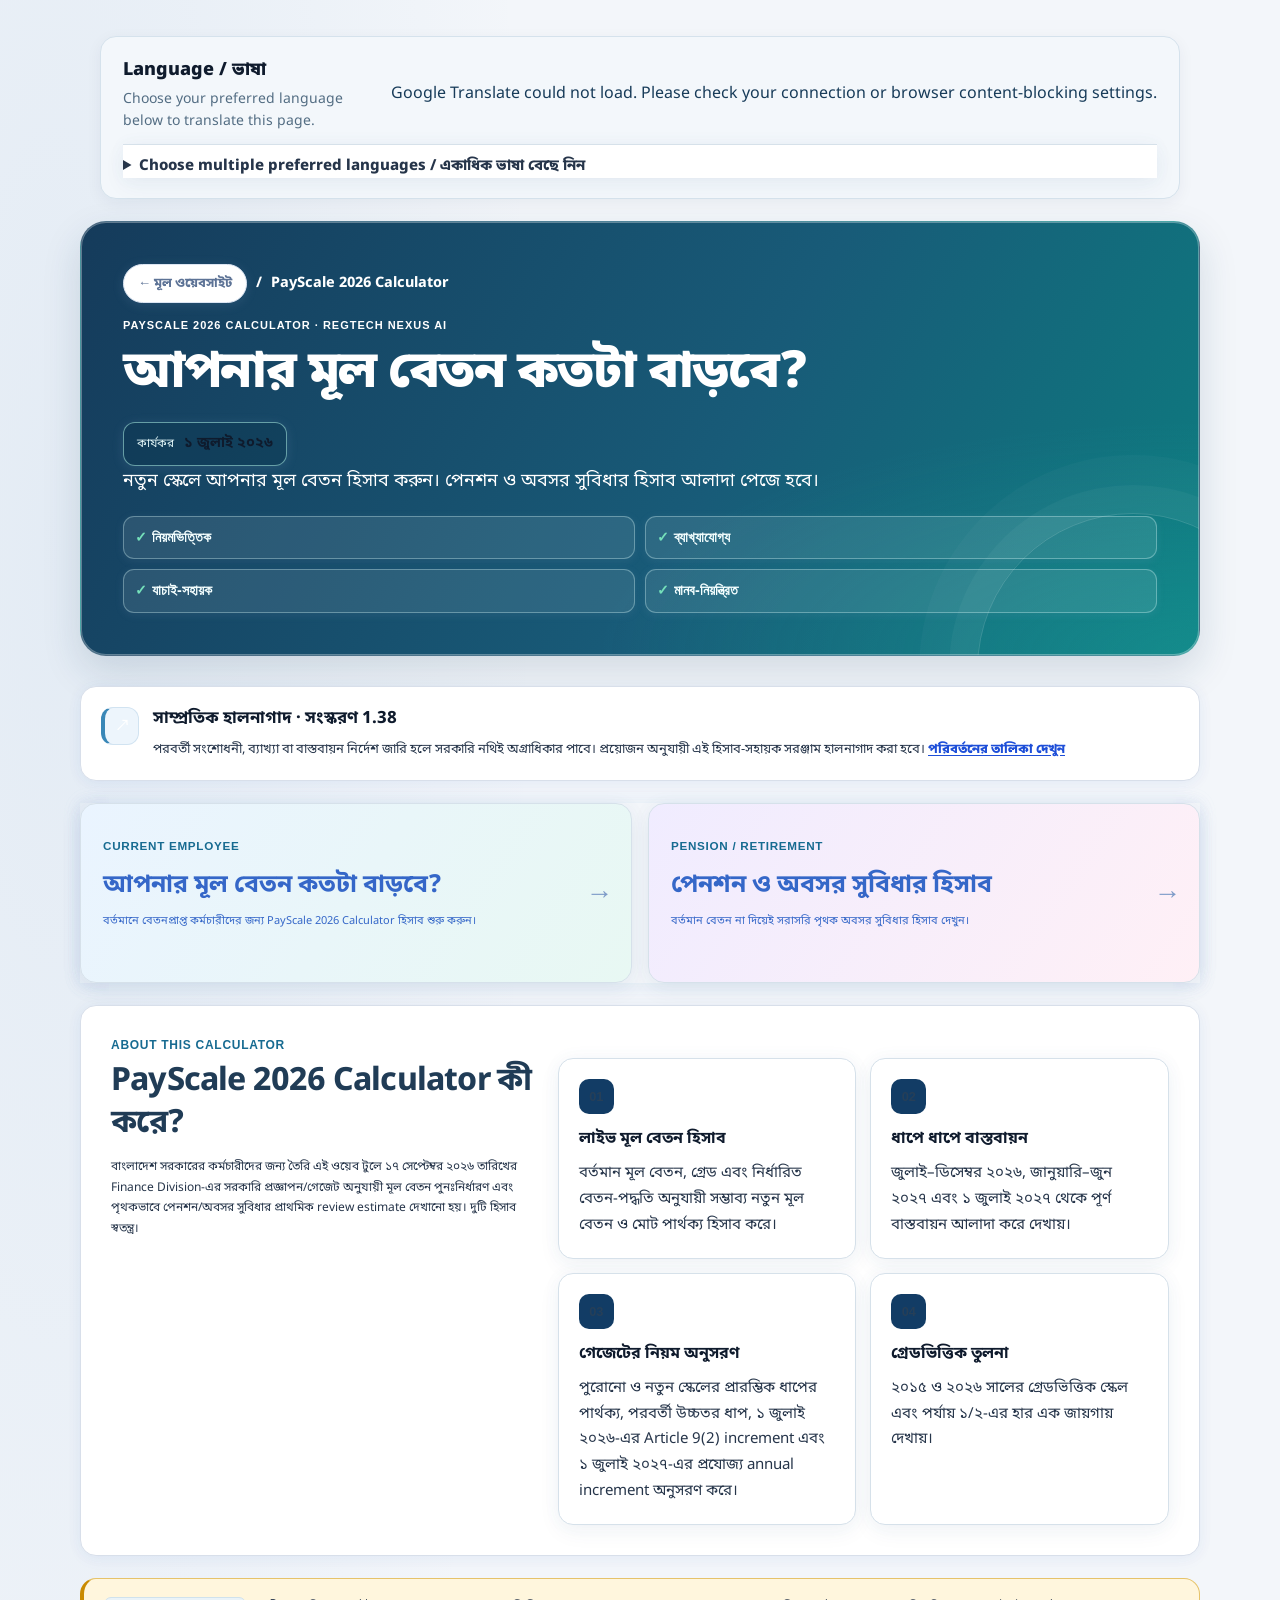
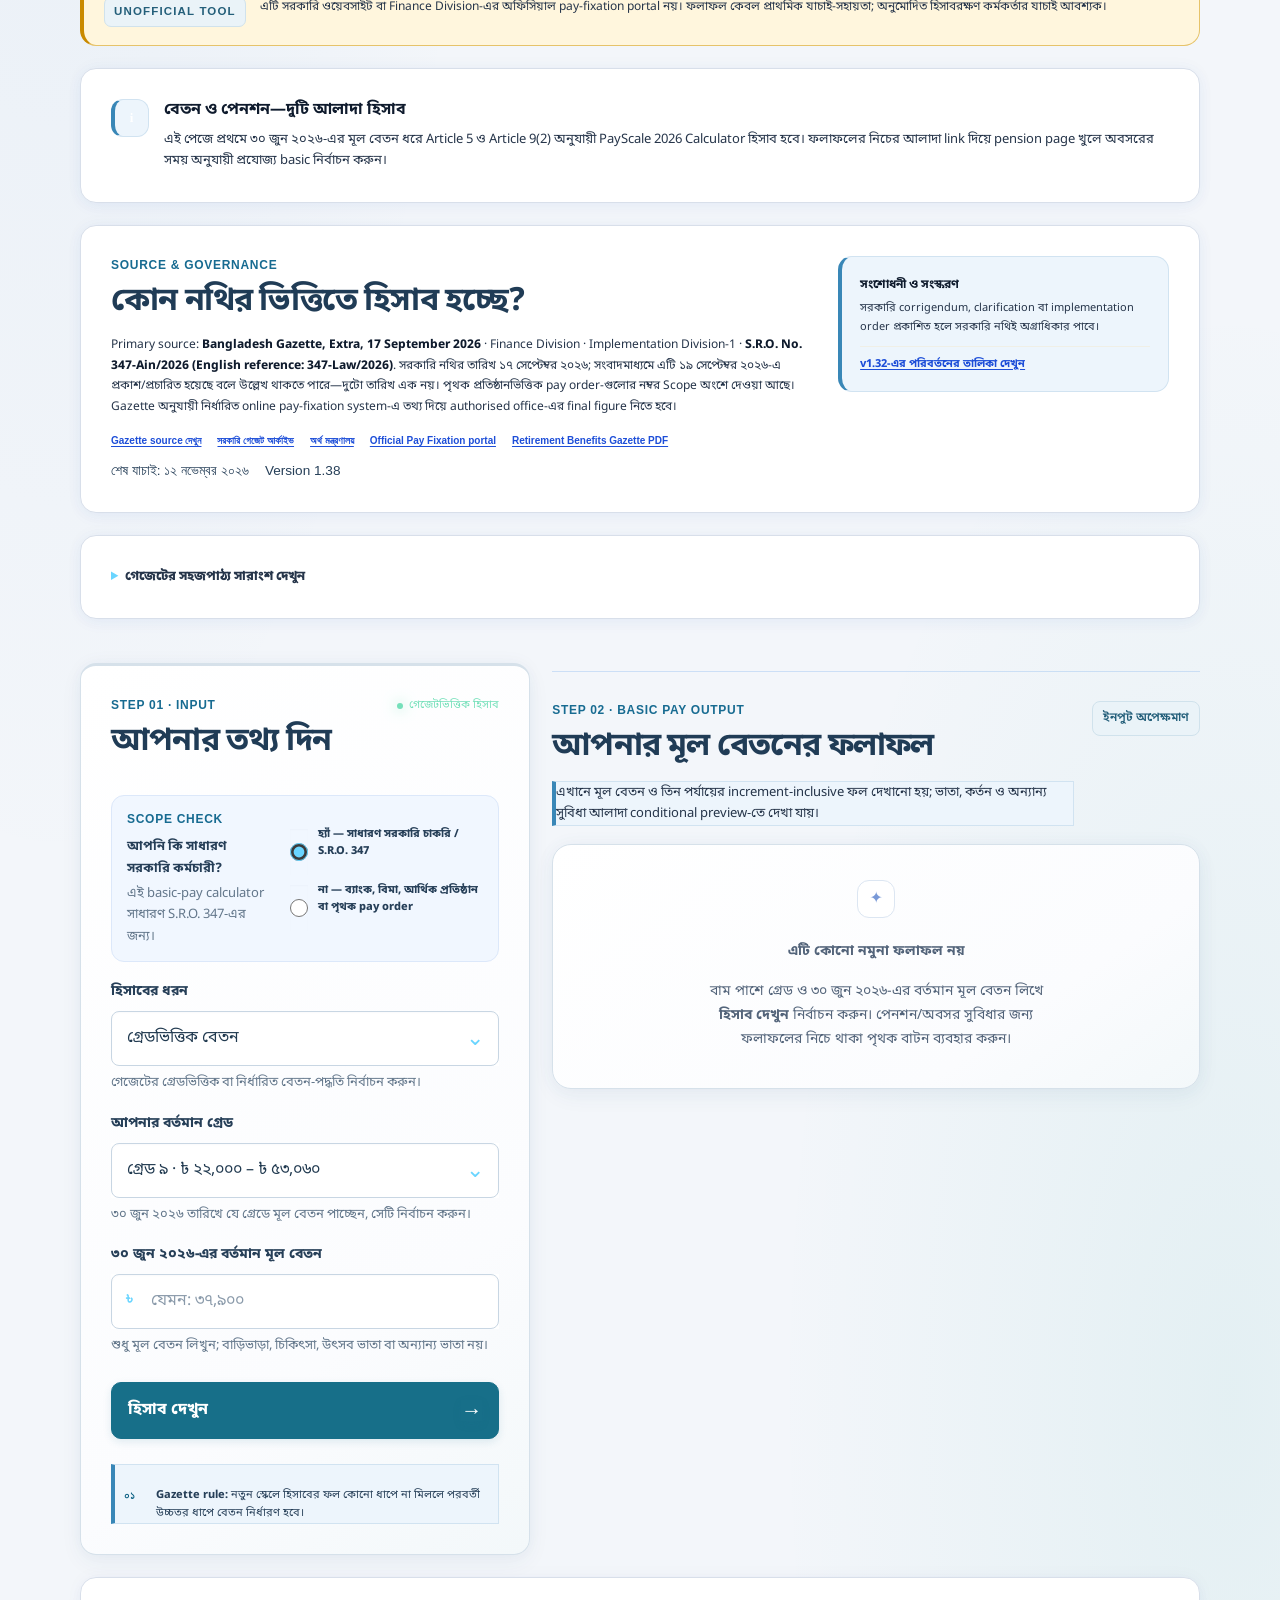
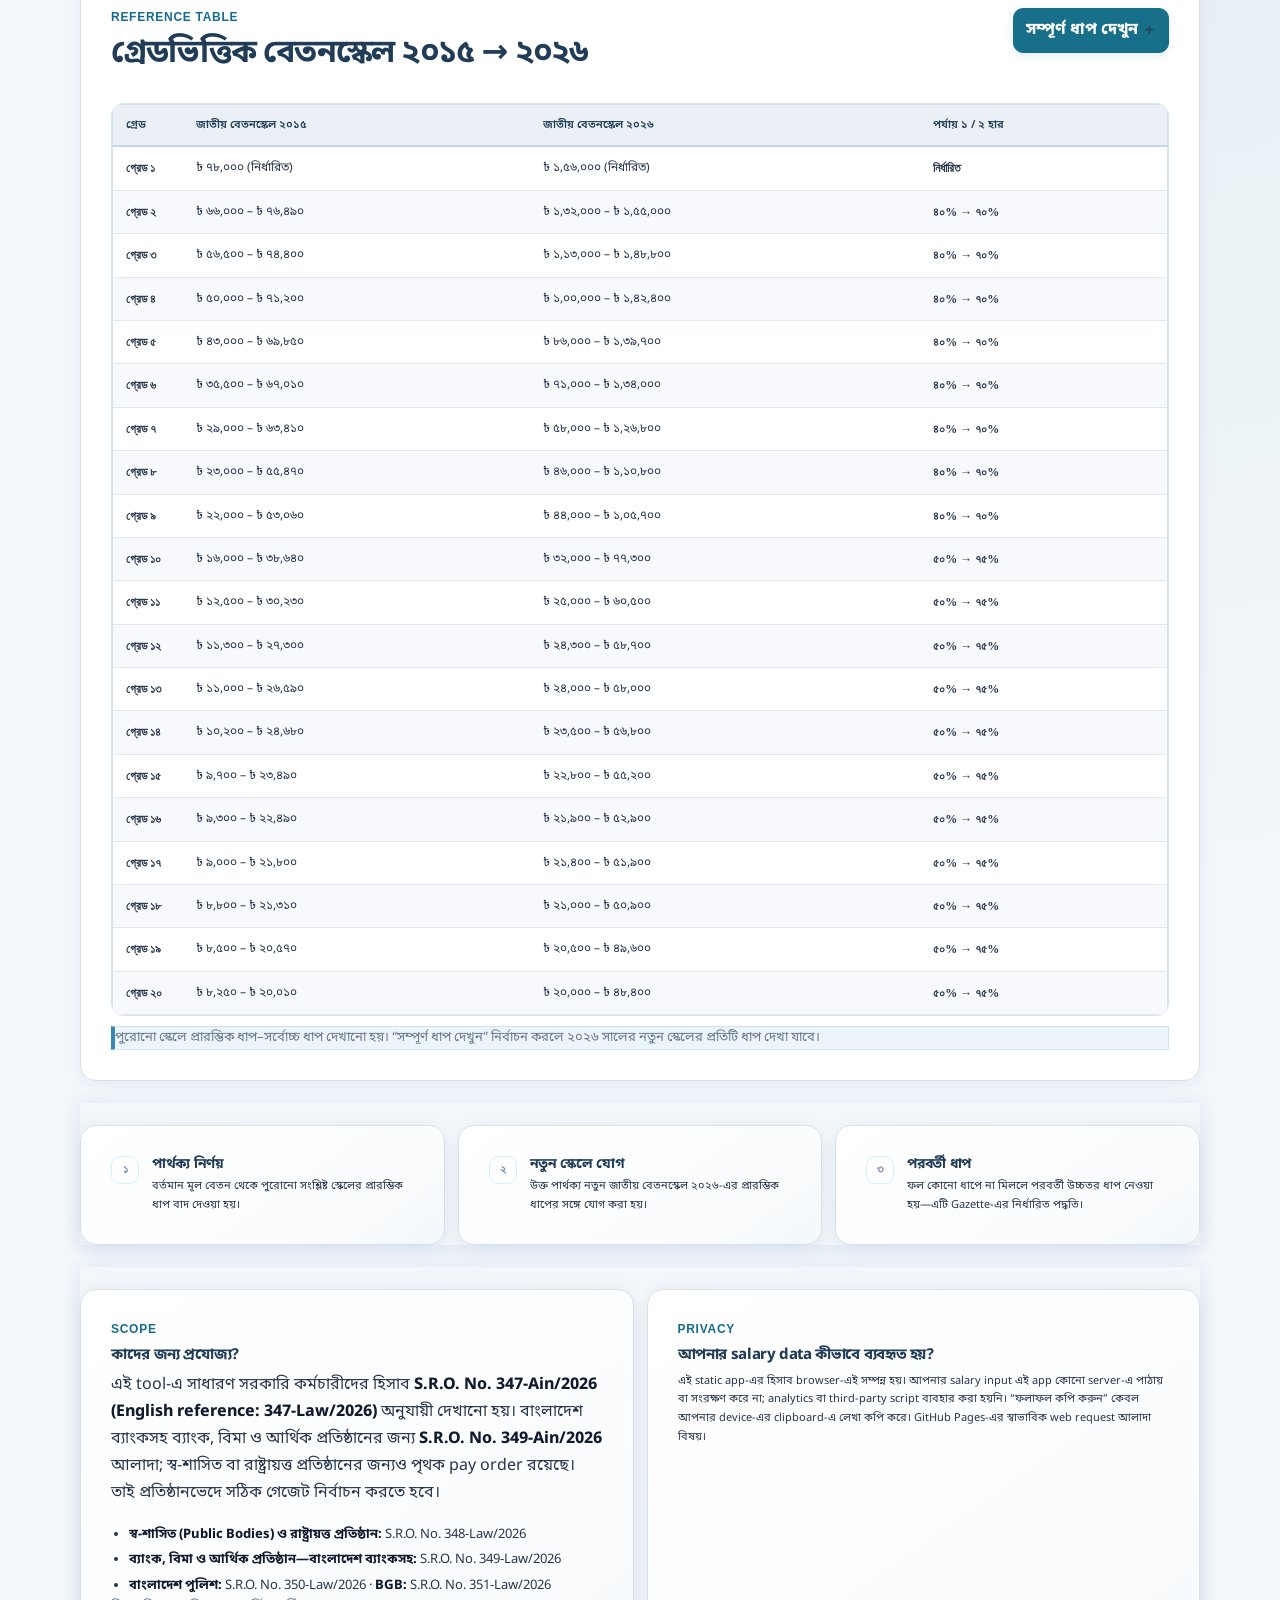
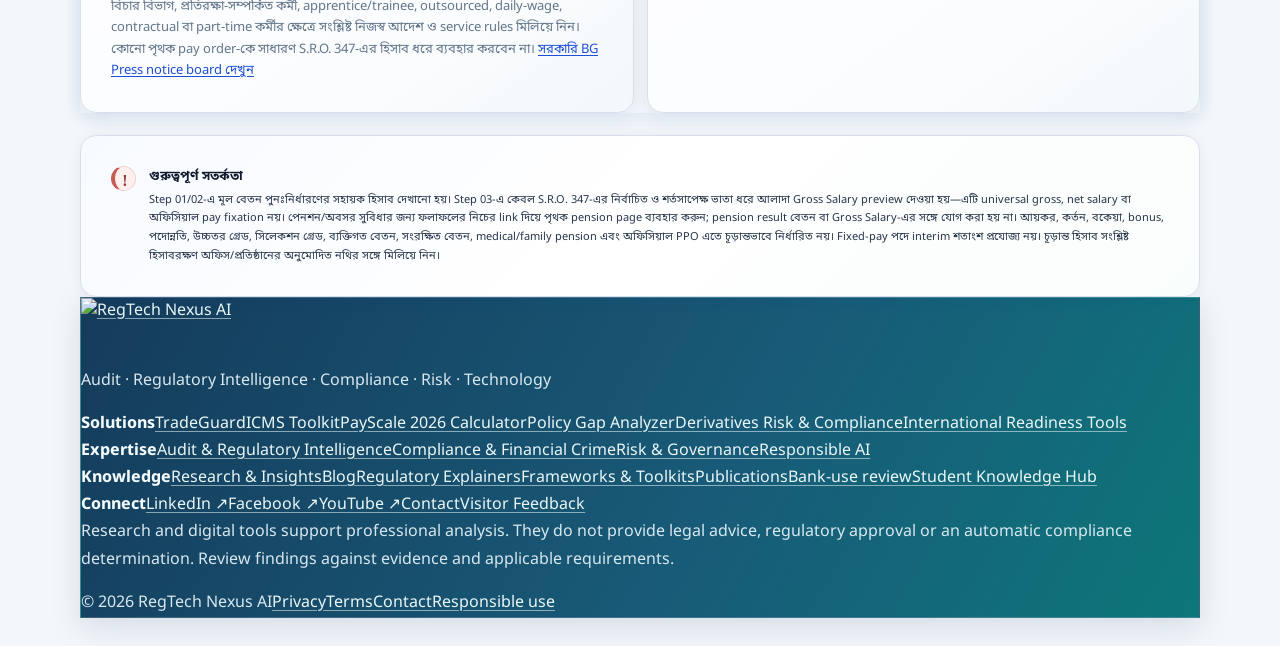
==== index.html @ 030aeb50 "Refresh PayScale translation script cache version" ====
<!doctype html>
<html lang="bn">
  <head>
    <meta charset="utf-8" />
    <meta name="viewport" content="width=device-width, initial-scale=1" />
    <meta name="theme-color" content="#F1F6FF" />
    <meta http-equiv="Content-Security-Policy" content="default-src 'self'; script-src 'self' https://translate.google.com https://translate.googleapis.com; style-src 'self' 'unsafe-inline' https://translate.googleapis.com; img-src 'self' data: https://www.gstatic.com https://www.google.com; font-src 'self'; connect-src 'self' https://translate.google.com https://translate.googleapis.com; frame-src https://translate.google.com https://translate.googleapis.com; object-src 'none'; base-uri 'self'; form-action 'self'; frame-ancestors 'none'; upgrade-insecure-requests" />
    <meta name="description" content="বাংলাদেশের জাতীয় বেতনস্কেল ২০২৬-এর basic pay calculator এবং আলাদা conditional allowance preview—পেনশন হিসাব পৃথক page-এ।" />
    <meta name="robots" content="index,follow" />
    <meta name="referrer" content="strict-origin-when-cross-origin" />
    <title>PayScale 2026 Calculator | RegTech Nexus AI</title>
    <link rel="icon" href="regtech-nexus-ai-logo.png" type="image/png" />
    <link rel="canonical" href="https://regtechnexusai.com/payscale-2026/" />
    <meta property="og:type" content="website" />
    <meta property="og:locale" content="bn_BD" />
    <meta property="og:title" content="PayScale 2026 Calculator | RegTech Nexus AI" />
    <meta property="og:description" content="জাতীয় বেতনস্কেল ২০২৬-এর basic pay, তিন পর্যায়ের increment-inclusive ফল ও আলাদা conditional allowance preview দেখুন; পেনশন পৃথক page-এ।" />
    <meta property="og:url" content="https://regtechnexusai.com/payscale-2026/" />
    <meta property="og:site_name" content="RegTech Nexus AI" />
    <meta property="og:image" content="https://regtechnexusai.com/payscale-2026/payscale-2026-og.png" />
    <meta property="og:image:width" content="1200" />
    <meta property="og:image:height" content="630" />
    <meta property="og:image:alt" content="PayScale 2026 Calculator by RegTech Nexus AI" />
    <meta name="twitter:card" content="summary_large_image" />
    <meta name="twitter:title" content="PayScale 2026 Calculator | RegTech Nexus AI" />
    <meta name="twitter:description" content="Gazette-based Bangladesh basic-pay transition and conditional gross-salary review calculator." />
    <meta name="twitter:image" content="https://regtechnexusai.com/payscale-2026/payscale-2026-og.png" />
    <link rel="stylesheet" href="styles.css?v=38" />
    <link rel="stylesheet" href="payscale-premium.css?v=1" />
    <link rel="stylesheet" href="redesign.css?v=16" />
    <link rel="stylesheet" href="payscale-translate.css?v=4" />
    <link rel="stylesheet" href="/site-wide-shell.css?v=20261017-v2" />
    <script src="/site-wide-shell.js?v=20261017-v2" defer></script>
    <script type="application/ld+json">
      {
        "@context": "https://schema.org",
        "@type": "SoftwareApplication",
        "name": "PayScale 2026 Calculator",
        "applicationCategory": "FinanceApplication",
        "operatingSystem": "Web",
        "url": "https://regtechnexusai.com/payscale-2026/",
        "description": "বাংলাদেশের জাতীয় বেতনস্কেল ২০২৬-এর basic pay ও তিন পর্যায়ের increment-inclusive ফল বোঝার গেজেট-ভিত্তিক সহায়ক ক্যালকুলেটর; conditional allowance preview এবং পৃথক pension page রয়েছে।",
        "author": {
          "@type": "Organization",
          "name": "RegTech Nexus AI"
        }
      }
    </script>
  </head>
  <body class="payscale-main-page">
    <div class="orb orb-one" aria-hidden="true"></div>
    <div class="orb orb-two" aria-hidden="true"></div>

    <main class="shell">
      <section class="rt-translate-bar" aria-label="Language options">
        <div class="rt-translate-intro">
          <strong>Language / ভাষা</strong>
          <span>Choose your preferred language below to translate this page.</span>
        </div>
        <div id="google_translate_element" aria-label="Translate this page"></div>
        <details class="rt-language-preferences">
          <summary>Choose multiple preferred languages / একাধিক ভাষা বেছে নিন</summary>
          <div class="rt-language-options">
            <label><input type="checkbox" value="en" checked> English</label>
            <label><input type="checkbox" value="bn"> বাংলা</label>
            <label><input type="checkbox" value="zh-CN"> 中文 (Chinese)</label>
            <label><input type="checkbox" value="ko"> 한국어 (Korean)</label>
            <label><input type="checkbox" value="ja"> 日本語 (Japanese)</label>
            <label><input type="checkbox" value="es"> Español</label>
            <label><input type="checkbox" value="fr"> Français</label>
            <label><input type="checkbox" value="ar"> العربية</label>
            <label><input type="checkbox" value="hi"> हिन्दी</label>
            <label><input type="checkbox" value="pt"> Português</label>
            <label><input type="checkbox" value="id"> Bahasa Indonesia</label>
            <label><input type="checkbox" value="ur"> اردو</label>
          </div>
          <p id="rt-language-status" role="status" aria-live="polite">English is selected. Use the translation menu above to switch the page language.</p>
        </details>
      </section>
      <section class="hero">
        <div class="hero-copy">
          <nav class="brand-header-nav" aria-label="RegTech Nexus AI navigation">
            <a class="brand-home-link" href="https://regtechnexusai.com/" aria-label="RegTech Nexus AI মূল পেজ">← মূল ওয়েবসাইট</a>
            <span class="brand-nav-divider" aria-hidden="true">/</span>
            <span class="brand-nav-current" aria-current="page">PayScale 2026 Calculator</span>
          </nav>
          <p class="eyebrow">PAYSCALE 2026 CALCULATOR · REGTECH NEXUS AI</p>
          <h1>আপনার মূল বেতন কতটা বাড়বে?</h1>
          <div class="effective-badge">
            <span>কার্যকর</span>
            <strong>১ জুলাই ২০২৬</strong>
          </div>
          <p class="hero-subtitle">নতুন স্কেলে আপনার মূল বেতন হিসাব করুন। পেনশন ও অবসর সুবিধার হিসাব আলাদা পেজে হবে।</p>
          <div class="hero-proof" aria-label="Tool principles">
            <span>নিয়মভিত্তিক</span>
            <span>ব্যাখ্যাযোগ্য</span>
            <span>যাচাই-সহায়ক</span>
            <span>মানব-নিয়ন্ত্রিত</span>
          </div>
        </div>
      </section>

      <section class="notice glass-card release-banner" role="note" aria-label="সাম্প্রতিক আপডেট" id="release-banner">
        <div class="notice-icon" aria-hidden="true">↗</div>
        <div>
          <strong>সাম্প্রতিক হালনাগাদ · সংস্করণ <span data-app-version-number>1.37</span></strong>
          <p>পরবর্তী সংশোধনী, ব্যাখ্যা বা বাস্তবায়ন নির্দেশ জারি হলে সরকারি নথিই অগ্রাধিকার পাবে। প্রয়োজন অনুযায়ী এই হিসাব-সহায়ক সরঞ্জাম হালনাগাদ করা হবে। <a href="changelog.html">পরিবর্তনের তালিকা দেখুন</a></p>
        </div>
      </section>

      <section class="quick-choice-section" aria-label="হিসাবের ধরন নির্বাচন করুন">
        <a class="choice-card choice-card-salary" href="#salary-calculator">
          <span class="choice-kicker">CURRENT EMPLOYEE</span>
          <strong>আপনার মূল বেতন কতটা বাড়বে?</strong>
          <p>বর্তমানে বেতনপ্রাপ্ত কর্মচারীদের জন্য PayScale 2026 Calculator হিসাব শুরু করুন।</p>
          <span class="choice-arrow" aria-hidden="true">→</span>
        </a>
        <a class="choice-card choice-card-pension" href="pension.html">
          <span class="choice-kicker">PENSION / RETIREMENT</span>
          <strong>পেনশন ও অবসর সুবিধার হিসাব</strong>
          <p>বর্তমান বেতন না দিয়েই সরাসরি পৃথক অবসর সুবিধার হিসাব দেখুন।</p>
          <span class="choice-arrow" aria-hidden="true">→</span>
        </a>
      </section>

      <noscript>
        <section class="noscript-note glass-card" role="status">
          <strong>JavaScript চালু করুন</strong>
          <p>ফলাফলের হিসাব এবং সম্পূর্ণ ধাপের expansion-এর জন্য browser-এ JavaScript চালু করুন। ১–২০ গ্রেডের opening–maximum reference table এবং Gazette-এর সহজপাঠ্য সারাংশ নিচে দেখা যাবে।</p>
        </section>
      </noscript>

      <section class="about-tool glass-card" aria-labelledby="about-tool-title">
        <div class="about-tool-heading">
          <p class="eyebrow">ABOUT THIS CALCULATOR</p>
          <h2 id="about-tool-title">PayScale 2026 Calculator কী করে?</h2>
          <p>বাংলাদেশ সরকারের কর্মচারীদের জন্য তৈরি এই ওয়েব টুলে ১৭ সেপ্টেম্বর ২০২৬ তারিখের Finance Division-এর সরকারি প্রজ্ঞাপন/গেজেট অনুযায়ী মূল বেতন পুনঃনির্ধারণ এবং পৃথকভাবে পেনশন/অবসর সুবিধার প্রাথমিক review estimate দেখানো হয়। দুটি হিসাব স্বতন্ত্র।</p>
        </div>
        <div class="about-tool-grid">
          <article>
            <span>01</span>
            <strong>লাইভ মূল বেতন হিসাব</strong>
            <p>বর্তমান মূল বেতন, গ্রেড এবং নির্ধারিত বেতন-পদ্ধতি অনুযায়ী সম্ভাব্য নতুন মূল বেতন ও মোট পার্থক্য হিসাব করে।</p>
          </article>
          <article>
            <span>02</span>
            <strong>ধাপে ধাপে বাস্তবায়ন</strong>
            <p>জুলাই–ডিসেম্বর ২০২৬, জানুয়ারি–জুন ২০২৭ এবং ১ জুলাই ২০২৭ থেকে পূর্ণ বাস্তবায়ন আলাদা করে দেখায়।</p>
          </article>
          <article>
            <span>03</span>
            <strong>গেজেটের নিয়ম অনুসরণ</strong>
            <p>পুরোনো ও নতুন স্কেলের প্রারম্ভিক ধাপের পার্থক্য, পরবর্তী উচ্চতর ধাপ, ১ জুলাই ২০২৬-এর Article 9(2) increment এবং ১ জুলাই ২০২৭-এর প্রযোজ্য annual increment অনুসরণ করে।</p>
          </article>
          <article>
            <span>04</span>
            <strong>গ্রেডভিত্তিক তুলনা</strong>
            <p>২০১৫ ও ২০২৬ সালের গ্রেডভিত্তিক স্কেল এবং পর্যায় ১/২-এর হার এক জায়গায় দেখায়।</p>
          </article>
        </div>
      </section>

      <section class="unofficial-banner" role="note">
        <span class="unofficial-badge">UNOFFICIAL TOOL</span>
        <p>এটি সরকারি ওয়েবসাইট বা Finance Division-এর অফিসিয়াল pay-fixation portal নয়। ফলাফল কেবল প্রাথমিক যাচাই-সহায়তা; অনুমোদিত হিসাবরক্ষণ কর্মকর্তার যাচাই আবশ্যক।</p>
      </section>

      <section class="notice glass-card">
        <div class="notice-icon" aria-hidden="true">i</div>
        <div>
          <strong>বেতন ও পেনশন—দুটি আলাদা হিসাব</strong>
          <p>এই পেজে প্রথমে ৩০ জুন ২০২৬-এর মূল বেতন ধরে Article 5 ও Article 9(2) অনুযায়ী PayScale 2026 Calculator হিসাব হবে। ফলাফলের নিচের আলাদা link দিয়ে pension page খুলে অবসরের সময় অনুযায়ী প্রযোজ্য basic নির্বাচন করুন।</p>
        </div>
      </section>

      <section class="provenance-card glass-card" aria-label="Source and verification information">
        <div class="provenance-main">
          <p class="eyebrow">SOURCE &amp; GOVERNANCE</p>
          <h2>কোন নথির ভিত্তিতে হিসাব হচ্ছে?</h2>
            <p>Primary source: <strong>Bangladesh Gazette, Extra, 17 September 2026</strong> · Finance Division · Implementation Division-1 · <strong>S.R.O. No. 347-Ain/2026 (English reference: 347-Law/2026)</strong>. সরকারি নথির তারিখ ১৭ সেপ্টেম্বর ২০২৬; সংবাদমাধ্যমে এটি ১৯ সেপ্টেম্বর ২০২৬-এ প্রকাশ/প্রচারিত হয়েছে বলে উল্লেখ থাকতে পারে—দুটো তারিখ এক নয়। পৃথক প্রতিষ্ঠানভিত্তিক pay order-গুলোর নম্বর Scope অংশে দেওয়া আছে। Gazette অনুযায়ী নির্ধারিত online pay-fixation system-এ তথ্য দিয়ে authorised office-এর final figure নিতে হবে।</p>
            <div class="provenance-links">
              <a href="https://bgpress.dpp.gov.bd/" target="_blank" rel="noopener">Gazette source দেখুন</a>
              <a href="https://www.dpp.gov.bd/" target="_blank" rel="noopener">সরকারি গেজেট আর্কাইভ</a>
              <a href="https://mof.gov.bd/" target="_blank" rel="noopener">অর্থ মন্ত্রণালয়</a>
              <a href="https://www.payfixation.gov.bd/" target="_blank" rel="noopener">Official Pay Fixation portal</a>
              <a href="https://www.dpp.gov.bd/upload_file/gazettes/62983_75061.pdf" target="_blank" rel="noopener">Retirement Benefits Gazette PDF</a>
              <span>শেষ যাচাই: ১২ নভেম্বর ২০২৬</span>
            <span data-app-version>Version 1.37</span>
            </div>
        </div>
        <div class="update-note">
          <strong>সংশোধনী ও সংস্করণ</strong>
          <p>সরকারি corrigendum, clarification বা implementation order প্রকাশিত হলে সরকারি নথিই অগ্রাধিকার পাবে।</p>
          <p class="change-log"><a href="changelog.html">v1.32-এর পরিবর্তনের তালিকা দেখুন</a></p>
        </div>
      </section>

      <details class="source-summary glass-card">
        <summary>গেজেটের সহজপাঠ্য সারাংশ দেখুন</summary>
        <div class="source-summary-grid">
          <p><strong>কার্যকর তারিখ:</strong> ১ জুলাই ২০২৬। পূর্ণ নতুন মূল বেতন ১ জুলাই ২০২৭ থেকে কার্যকর হওয়ার কথা।</p>
          <p><strong>পর্যায় ১:</strong> ১ জুলাই–৩১ ডিসেম্বর ২০২৬ সময়ে গ্রেড ১–৯-এর জন্য ৪০% এবং গ্রেড ১০–২০-এর জন্য ৫০% পার্থক্য যোগ করা হয়। দেখানো amount হলো বর্তমান মূল বেতনসহ ফলিত payable basic—শুধু increment নয়।</p>
          <p><strong>পর্যায় ২:</strong> ১ জানুয়ারি–৩০ জুন ২০২৭ সময়ে গ্রেড ১–৯-এর জন্য ৭০% এবং গ্রেড ১০–২০-এর জন্য ৭৫% cumulative পার্থক্য যোগ করা হয়। পূর্ণ নতুন basic ১ জুলাই ২০২৭ থেকে।</p>
          <p id="arrears-source-summary"><strong>বকেয়া:</strong> হিসাবের তারিখ পর্যন্ত ১ জুলাই ২০২৬ থেকে প্রযোজ্য পর্যায়ভিত্তিক মূল বেতন বৃদ্ধির review estimate দেখানো হয়। প্রতিটি পর্যায়ের পূর্ণ মাস ও অবশিষ্ট দিন ৩০ দিনের মাস ধরে আনুপাতিকভাবে গণনা করা হয়। এটি official month-wise arrears statement নয়।</p>
          <p><strong>নির্ধারিত বেতন:</strong> গ্রেড ১-এর ৳ ১,৫৬,০০০ এবং গেজেটে উল্লেখিত সচিব পর্যায়ের নির্ধারিত পদগুলোতে interim শতাংশ প্রযোজ্য নয়।</p>
          <p><strong>পদ্ধতি:</strong> Article 5 অনুযায়ী বর্তমান বেতন ও পুরোনো প্রারম্ভিক ধাপের পার্থক্য নতুন স্কেলের প্রারম্ভিক ধাপে যোগ করা হয়; ফল ধাপে না মিললে একবার পরবর্তী উচ্চতর ধাপ নেওয়া হয়। এরপর ১ জুলাই ২০২৬-এ Article 9(2)-এর ১টি annual increment এবং ১ জুলাই ২০২৭-এর full-pay stage-এ পরবর্তী annual increment ধরা হয়—এগুলো arbitrary “Step 5/Step 6” নয়। পর্যায় ১/২-এর হার ২০২৬-এর increment-inclusive transition basic-এর পার্থক্যের উপর প্রয়োগ করা হয়।</p>
          <p><strong>পৃথক pay order:</strong> Public Bodies ও রাষ্ট্রায়ত্ত প্রতিষ্ঠান—S.R.O. No. 348-Law/2026; ব্যাংক, বিমা ও আর্থিক প্রতিষ্ঠান—S.R.O. No. 349-Law/2026; বাংলাদেশ পুলিশ—S.R.O. No. 350-Law/2026; BGB—S.R.O. No. 351-Law/2026।</p>
          <p><strong>Gross Salary preview:</strong> এটি কেবল S.R.O. 347-এর নির্বাচিত ও শর্তসাপেক্ষ ভাতা ধরে করা একটি conditional review-support estimate; Step 01/02-এর basic-pay ফল থেকে আলাদা। সব conditional allowance default-এ unticked থাকে; নিশ্চিত হলে ব্যবহারকারী নিজে নির্বাচন করবেন। Article 15(1) অনুযায়ী ৩১ ডিসেম্বর ২০২৭ পর্যন্ত ২০১৫ সালের বাড়িভাড়া schedule ব্যবহার করা হয়; ১ জানুয়ারি ২০২৮-এর নতুন হার আগাম প্রয়োগ করা হয় না। allowance timing ও eligibility-এর চূড়ান্ত প্রয়োগ authorised accounts office-এর। কর্তন, আয়কর, bonus, arrears এবং আলাদা pay order-এর ভাতা এতে স্বয়ংক্রিয়ভাবে ধরা হয় না।</p>
          <p><strong>অবসরকালীন সুবিধা:</strong> পেনশন/অবসর সুবিধার হিসাব এই salary page-এ দেখানো হয় না; ফলাফলের নিচের link দিয়ে পৃথক <code>pension.html</code> page খুলে ১৭ সেপ্টেম্বর ২০২৬-এর প্রজ্ঞাপনের table অনুযায়ী review estimate দেখুন। এটি PPO বা pension sanction নয়।</p>
          <p><strong>সতর্কতা:</strong> এটি কেবল মূল বেতনের প্রাথমিক হিসাব; গেজেট, সংশোধনী ও অফিসিয়াল pay fixation অগ্রাধিকার পাবে। ১ জানুয়ারি ২০২৭ থেকে পূর্ণ basic নয়—এই পর্যায়ে গ্রেডভেদে ৭০% বা ৭৫% cumulative increase দেখানো হয়।</p>
        </div>
      </details>

      <section class="workspace-grid">
        <section class="calculator glass-card" id="salary-calculator" aria-labelledby="calculator-title">
          <div class="section-heading">
            <div>
              <p class="eyebrow">STEP 01 · INPUT</p>
              <h2 id="calculator-title">আপনার তথ্য দিন</h2>
            </div>
            <span class="status-dot"><i></i> গেজেটভিত্তিক হিসাব</span>
          </div>

          <div class="scope-gate" id="scope-gate" role="group" aria-labelledby="scope-gate-title">
            <div class="scope-gate-copy">
              <p class="eyebrow" id="scope-gate-title">SCOPE CHECK</p>
              <strong>আপনি কি সাধারণ সরকারি কর্মচারী?</strong>
              <p class="field-help">এই basic-pay calculator সাধারণ S.R.O. 347-এর জন্য।</p>
            </div>
            <div class="scope-gate-options">
              <label><input type="radio" name="scope-check" value="general" checked /> হ্যাঁ — সাধারণ সরকারি চাকরি / S.R.O. 347</label>
              <label><input type="radio" name="scope-check" value="separate" /> না — ব্যাংক, বিমা, আর্থিক প্রতিষ্ঠান বা পৃথক pay order</label>
            </div>
            <p id="scope-gate-message" class="scope-gate-message" role="status" hidden>ব্যাংক/বিমা/আর্থিক প্রতিষ্ঠানের ক্ষেত্রে S.R.O. 349, আর অন্য পৃথক প্রতিষ্ঠানের ক্ষেত্রে সংশ্লিষ্ট pay order ও service rules প্রযোজ্য; এই tool-এ S.R.O. 347-এর basic-pay বা Gross Salary ফল চালানো হচ্ছে না।</p>
          </div>

          <form id="calculator-form" novalidate>
            <label class="field-label" for="pay-type">হিসাবের ধরন</label>
            <div class="select-wrap">
              <select id="pay-type" name="pay-type" aria-describedby="pay-type-help">
                <option value="grade">গ্রেডভিত্তিক বেতন</option>
                <option value="fixed">স্থির বেতন / বিশেষ পদ</option>
              </select>
              <span class="select-chevron" aria-hidden="true">⌄</span>
            </div>
            <p class="field-help" id="pay-type-help">গেজেটের গ্রেডভিত্তিক বা নির্ধারিত বেতন-পদ্ধতি নির্বাচন করুন।</p>

            <div id="grade-field-group">
              <label class="field-label" for="grade">আপনার বর্তমান গ্রেড</label>
              <div class="select-wrap">
                <select id="grade" name="grade" aria-describedby="grade-help"></select>
                <span class="select-chevron" aria-hidden="true">⌄</span>
              </div>
              <p class="field-help" id="grade-help">৩০ জুন ২০২৬ তারিখে যে গ্রেডে মূল বেতন পাচ্ছেন, সেটি নির্বাচন করুন।</p>
            </div>

            <div id="fixed-fields" hidden>
              <label class="field-label" for="fixed-post">নির্ধারিত বেতন পদ</label>
              <div class="select-wrap">
                <select id="fixed-post" name="fixed-post">
                  <option value="156000">গ্রেড ১ · ৳ ১,৫৬,০০০</option>
                  <option value="172000">মন্ত্রিপরিষদ সচিব/প্রধানমন্ত্রীর মুখ্য সচিব · ৳ ১,৭২,০০০</option>
                  <option value="164000">সিনিয়র সচিব · ৳ ১,৬৪,০০০</option>
                </select>
                <span class="select-chevron" aria-hidden="true">⌄</span>
              </div>
              <p class="field-help">এই পদগুলোর ক্ষেত্রে ৪০/৫০/৭০/৭৫ শতাংশ interim transition প্রযোজ্য নয়—চূড়ান্ত pay fixation অফিসিয়াল নথি অনুযায়ী যাচাই করুন।</p>
            </div>

            <label class="field-label" for="current-basic">৩০ জুন ২০২৬-এর বর্তমান মূল বেতন</label>
            <div class="money-input">
              <span>৳</span>
              <input id="current-basic" name="current-basic" inputmode="numeric" autocomplete="off" placeholder="যেমন: ৩৭,৯০০" value="" aria-describedby="basic-help" />
            </div>
            <p class="field-help" id="basic-help">শুধু মূল বেতন লিখুন; বাড়িভাড়া, চিকিৎসা, উৎসব ভাতা বা অন্যান্য ভাতা নয়।</p>

            <button class="primary-button" type="submit">
              <span>হিসাব দেখুন</span>
              <span class="button-arrow" aria-hidden="true">→</span>
            </button>
          </form>

          <div class="rule-note">
            <span class="rule-number">০১</span>
            <p><strong>Gazette rule:</strong> নতুন স্কেলে হিসাবের ফল কোনো ধাপে না মিললে পরবর্তী উচ্চতর ধাপে বেতন নির্ধারণ হবে।</p>
          </div>
        </section>

        <section class="results" id="results-panel" tabindex="-1" aria-labelledby="results-title">
          <div class="section-heading results-heading">
            <div>
              <p class="eyebrow">STEP 02 · BASIC PAY OUTPUT</p>
            <h2 id="results-title">আপনার মূল বেতনের ফলাফল</h2>
            <p class="output-note">এখানে মূল বেতন ও তিন পর্যায়ের increment-inclusive ফল দেখানো হয়; ভাতা, কর্তন ও অন্যান্য সুবিধা আলাদা conditional preview-তে দেখা যায়।</p>
          </div>
            <span class="grade-chip" id="grade-chip">ইনপুট অপেক্ষমাণ</span>
          </div>

          <div class="print-report-meta" aria-label="PDF report version and calculation timestamp">
            <strong>PayScale 2026 Calculator · ফলাফলের যাচাই-তথ্য</strong>
            <span id="print-report-grade">গ্রেড: —</span>
            <span id="print-report-current">বর্তমান মূল বেতন: —</span>
            <span id="print-report-version">Calculation logic: Version 1.33 · Maintenance release: Version 1.37</span>
            <span id="print-report-generated">হিসাবের সময়: —</span>
            <span id="print-report-source">সূত্র: Bangladesh Gazette · ১৭ সেপ্টেম্বর ২০২৬</span>
          </div>

          <div id="validation-message" class="validation-message" role="alert" hidden></div>
          <p id="result-live-summary" class="sr-only" role="status" aria-live="polite" aria-atomic="true"></p>

          <div class="empty-result" id="empty-result">
            <div class="empty-result-icon" aria-hidden="true">✦</div>
            <strong>এটি কোনো নমুনা ফলাফল নয়</strong>
          <p>বাম পাশে গ্রেড ও ৩০ জুন ২০২৬-এর বর্তমান মূল বেতন লিখে <b>হিসাব দেখুন</b> নির্বাচন করুন। পেনশন/অবসর সুবিধার জন্য ফলাফলের নিচে থাকা পৃথক বাটন ব্যবহার করুন।</p>
          </div>

          <div class="result-hero result-block" hidden>
            <div class="result-label" id="result-hero-label">পূর্ণ নতুন মূল বেতন · ১ জুলাই ২০২৭ থেকে</div>
            <div class="result-value" id="new-basic">—</div>
            <div class="result-meta"><span id="new-grade-label">জাতীয় বেতনস্কেল ২০২৬</span><span class="meta-separator">·</span><span id="new-step-label">নতুন স্কেলের ধাপ</span></div>
          </div>

          <div class="metric-grid result-block" hidden>
            <article class="metric-card">
              <span class="metric-icon blue" aria-hidden="true">↗</span>
              <div>
                <span class="metric-label">মোট মূল বেতন বৃদ্ধি</span>
                <strong id="total-increase">—</strong>
                <small id="increase-percent">বর্তমান মূল বেতনের উপর</small>
              </div>
            </article>
            <article class="metric-card">
              <span class="metric-icon violet" aria-hidden="true">%</span>
              <div>
                <span class="metric-label">পর্যায়ভিত্তিক হার</span>
                <strong id="interim-rate">—</strong>
                <small>গ্রেডভিত্তিক Gazette rule</small>
              </div>
            </article>
          </div>

          <div class="timeline-card result-block" hidden>
            <div class="timeline-head">
              <div>
              <p class="eyebrow">BASIC PAY TIMELINE</p>
                <h3>পর্যায়ভিত্তিক প্রাপ্যতা</h3>
            <p class="timeline-note" id="timeline-note">Article 5-এর pay fixation, ১ জুলাই ২০২৬-এর Article 9(2) increment এবং ১ জুলাই ২০২৭-এর প্রযোজ্য annual increment অনুসরণ করে ফল দেখানো হবে।</p>
              </div>
              <span class="timeline-tag">মূল বেতন</span>
            </div>
            <div class="timeline-row">
              <div class="timeline-marker active">১</div>
              <div class="timeline-content">
                <strong id="phase1-title">১ জুলাই – ৩১ ডিসেম্বর ২০২৬</strong>
                <span id="phase1-description">বর্তমান মূল বেতনের সঙ্গে পার্থক্যের <b id="phase1-rate-inline">৪০%</b> যোগ হবে</span>
              </div>
              <div class="timeline-amount">
                <span class="timeline-amount-label" id="phase1-amount-label">প্রাপ্য মূল বেতন</span>
                <strong id="phase1-monthly">—</strong>
                <small id="phase1-increment">অন্তর্বর্তী বৃদ্ধি: —</small>
              </div>
            </div>
            <div class="timeline-connector"></div>
            <div class="timeline-row">
              <div class="timeline-marker">২</div>
              <div class="timeline-content">
                <strong id="phase2-title">১ জানুয়ারি – ৩০ জুন ২০২৭</strong>
                <span id="phase2-description">বর্তমান মূল বেতনের সঙ্গে পার্থক্যের <b id="phase2-rate-inline">৭০%</b> যোগ হবে</span>
              </div>
              <div class="timeline-amount">
                <span class="timeline-amount-label" id="phase2-amount-label">প্রাপ্য মূল বেতন</span>
                <strong id="phase2-monthly">—</strong>
                <small id="phase2-increment">অন্তর্বর্তী বৃদ্ধি: —</small>
              </div>
            </div>
            <div class="timeline-connector"></div>
            <div class="timeline-row">
              <div class="timeline-marker">৩</div>
              <div class="timeline-content">
                <strong id="phase3-title">১ জুলাই ২০২৭ থেকে</strong>
                <span id="phase3-description">১ জুলাই ২০২৬ ও ১ জুলাই ২০২৭-এর প্রযোজ্য annual incrementসহ পূর্ণ মূল বেতন</span>
              </div>
              <div class="timeline-amount emphasis">
                <span class="timeline-amount-label" id="phase3-amount-label">পূর্ণ মূল বেতন</span>
                <strong id="phase3-monthly">—</strong>
                <small id="phase3-increment">বার্ষিক increment প্রযোজ্য হতে পারে</small>
              </div>
            </div>
            <p class="arrears-note" id="arrears-note">হিসাবের তারিখ পর্যন্ত ১ জুলাই ২০২৬ থেকে প্রযোজ্য পর্যায়ভিত্তিক মূল বেতন বৃদ্ধির আনুমানিক বকেয়া দেখানো হবে; অবশিষ্ট দিন ৩০ দিনের মাস ধরে আনুপাতিকভাবে গণনা করা হবে।</p>
          </div>

          <div class="result-disclaimer result-block" hidden>
            <strong>মানব যাচাই আবশ্যক</strong>
            <p>এটি মূল বেতনের প্রাথমিক হিসাব মাত্র। চূড়ান্ত সিদ্ধান্ত অনুমোদিত হিসাবরক্ষণ অফিসের; এটি কোনো official pay fixation বা আইনি সিদ্ধান্ত নয়।</p>
          </div>

          <div class="math-card result-block" hidden>
            <div class="math-heading"><span>হিসাবের ধাপ</span><div class="result-tools"><button type="button" id="print-result" class="copy-button print-hide">প্রিন্ট / PDF</button><button type="button" id="copy-result" class="copy-button print-hide">ফলাফল কপি করুন</button></div></div>
            <div class="math-line"><span id="old-min-label">পুরোনো স্কেলের প্রারম্ভিক ধাপ</span><strong id="old-min">—</strong></div>
            <div class="math-line"><span id="difference-label">বর্তমান বেতন − প্রারম্ভিক ধাপ</span><strong id="difference">—</strong></div>
            <div class="math-line"><span id="candidate-label">নতুন প্রারম্ভিক ধাপ + পার্থক্য</span><strong id="candidate">—</strong></div>
            <div class="math-line"><span id="pay-fixation-label">Article 5-এর pay-fixation ধাপ</span><strong id="pay-fixation-step">—</strong></div>
            <div class="math-line"><span id="applied-step-label">১ জুলাই ২০২৬ · Article 9(2) incrementসহ transition basic</span><strong id="applied-step">—</strong></div>
            <div class="math-line final"><span id="full-step-label">১ জুলাই ২০২৭ · annual incrementসহ পূর্ণ basic</span><strong id="full-step">—</strong></div>
          </div>

          <div class="salary-audit-summary result-block" id="salary-audit-summary" role="note" hidden>
            <strong>হিসাবের ইনপুট ও উৎস</strong>
            <span id="salary-audit-grade">গ্রেড: —</span>
            <span id="salary-audit-current">বর্তমান মূল বেতন: —</span>
            <span id="salary-audit-source">সূত্র: S.R.O. No. 347-Ain/2026 (English reference: 347-Law/2026) · Bangladesh Gazette, Extra, ১৭ সেপ্টেম্বর ২০২৬</span>
          <span id="salary-audit-version">Version 1.37</span>
            <span id="salary-audit-generated">হিসাবের সময়: —</span>
          </div>

          <div class="retirement-action result-block" hidden>
            <div>
              <strong>পেনশন ও অবসর সুবিধার হিসাব</strong>
              <p>অবসরের পর্যায় নির্বাচন করে সেই সময়ের প্রযোজ্য basic pay ধরে আলাদা pension calculation খুলুন।</p>
            </div>
            <a id="open-retirement-benefits" class="secondary-button" href="pension.html">পেনশন হিসাব খুলুন <span aria-hidden="true">→</span></a>
          </div>
        </section>
      </section>

        <section class="gross-section glass-card" id="gross-salary-module" hidden aria-labelledby="gross-title">
        <div class="section-heading">
          <div>
            <p class="eyebrow">STEP 03 · CONDITIONAL GROSS PREVIEW</p>
            <h2 id="gross-title">শর্তসাপেক্ষ Gross Salary preview — শুধু নির্বাচিত ভাতাসহ</h2>
            <p class="output-note">এটি কেবল S.R.O. 347-এর যেসব শর্তসাপেক্ষ ভাতা আপনি নির্বাচন করেছেন, সেগুলোসহ একটি conditional review-support estimate; অনির্বাচিত বা অযোগ্য ভাতা এতে অন্তর্ভুক্ত নয়। Step 01/02-এর basic-pay result থেকে এটি আলাদা। ৩১ ডিসেম্বর ২০২৭ পর্যন্ত ২০১৫ সালের বাড়িভাড়া schedule ধরা হয়েছে। breakdown-এ মূল বেতন ও নির্বাচিত ভাতা পৃথকভাবে দেখানো হবে। আয়কর, কর্তন, বকেয়া, উৎসব ভাতা ও bonus এতে নেই।</p>
          </div>
          <span class="grade-chip" id="gross-grade-chip">গ্রেড অপেক্ষমাণ</span>
        </div>

        <div class="gross-profile-note" id="gross-profile-note" role="status"></div>

        <form id="gross-form" class="gross-form" novalidate>
          <div class="gross-input-grid">
            <div>
              <label class="field-label" for="allowance-profile">প্রযোজ্য pay order</label>
              <div class="select-wrap">
                <select id="allowance-profile" name="allowance-profile">
                  <option value="general">সাধারণ সরকারি চাকরি · S.R.O. 347</option>
                  <option value="bank">ব্যাংক/বিমা/আর্থিক প্রতিষ্ঠান · S.R.O. 349</option>
                  <option value="public">Public Bodies/রাষ্ট্রায়ত্ত · S.R.O. 348</option>
                  <option value="police">বাংলাদেশ পুলিশ · S.R.O. 350</option>
                  <option value="bgb">BGB · S.R.O. 351</option>
                </select>
                <span class="select-chevron" aria-hidden="true">⌄</span>
              </div>
              <p class="field-help">সাধারণ সরকারি চাকরিতে S.R.O. 347; ব্যাংক/বিমা/আর্থিক প্রতিষ্ঠানে S.R.O. 349 নির্বাচন করুন। S.R.O. 349, 348, 350 ও 351-এর আলাদা allowance schedule এই preview-তে স্বয়ংক্রিয়ভাবে যোগ করা হচ্ছে না—ভিন্ন প্রতিষ্ঠানের নিজস্ব service rule থাকলে সেটিই অগ্রাধিকার পাবে।</p>
            </div>

            <div>
              <label class="field-label" for="duty-station">কর্মস্থল / বাড়িভাড়া এলাকা</label>
              <div class="select-wrap">
                <select id="duty-station" name="duty-station">
                  <option value="dhaka">ঢাকা উত্তর/দক্ষিণ সিটি কর্পোরেশন</option>
                  <option value="listed-city">তালিকাভুক্ত সিটি কর্পোরেশন/পৌর এলাকা</option>
                  <option value="other">অন্যান্য স্থান</option>
                </select>
                <span class="select-chevron" aria-hidden="true">⌄</span>
              </div>
              <p class="field-help">ঢাকা, তালিকাভুক্ত শহর বা অন্যান্য এলাকার হার গেজেটের বাড়িভাড়া সারণি অনুযায়ী।</p>
            </div>
          </div>

          <div class="gross-option-grid">
            <label class="check-card"><input type="checkbox" id="government-housing" /><span><strong>সরকারি বাসস্থান নেই</strong><small>সরকারি বাসস্থান না থাকলে টিক দিন; ঘরটি টিক না থাকলে বাড়িভাড়া হিসাব থেকে বাদ থাকবে। চূড়ান্ত হার কর্মস্থল ও অনুমোদিত গেজেট-তালিকা দিয়ে যাচাই করুন।</small></span></label>
            <label class="check-card"><input type="checkbox" id="medical-eligible" /><span><strong>চিকিৎসা ভাতা প্রযোজ্য</strong><small>নিশ্চিত হলে টিক দিন; ৫০ বছর পর্যন্ত ৳৩,০০০, ৫০ বছর ১ দিন থেকে ৳৪,০০০।</small></span></label>
            <label class="check-card"><input type="checkbox" id="mobile-eligible" /><span><strong>মোবাইল ভাতা প্রযোজ্য</strong><small>নিশ্চিত হলে টিক দিন; গ্রেড ১–৫: ৳৫০০, গ্রেড ৬–২০: ৳১৫০।</small></span></label>
            <label class="check-card"><input type="checkbox" id="washing-eligible" /><span><strong>ধোলাই ভাতা প্রযোজ্য</strong><small>প্রযোজ্য পদ/কাজ হলে মাসিক ৳৩০০।</small></span></label>
          </div>

          <div class="gross-input-grid">
            <div>
              <label class="field-label" for="medical-band">বয়সের শ্রেণি</label>
              <div class="select-wrap">
                <select id="medical-band" name="medical-band">
                  <option value="under50">৫০ বছর পর্যন্ত</option>
                  <option value="over50">৫০ বছর ১ দিন থেকে</option>
                </select>
                <span class="select-chevron" aria-hidden="true">⌄</span>
              </div>
            </div>
            <div>
              <label class="field-label" for="education-children">শিক্ষা সহায়তার যোগ্য সন্তান</label>
              <div class="select-wrap">
                <select id="education-children" name="education-children">
                  <option value="0">০ জন</option>
                  <option value="1">১ জন</option>
                  <option value="2">২ জন</option>
                </select>
                <span class="select-chevron" aria-hidden="true">⌄</span>
              </div>
              <p class="field-help">প্রতি সন্তান ৳৫০০, সর্বোচ্চ ২ জন; বয়সসীমা ও দম্পতি-সংক্রান্ত শর্ত প্রযোজ্য।</p>
            </div>
          </div>

          <div class="conditional-panel">
            <div class="conditional-heading"><strong>শর্তসাপেক্ষ অন্যান্য ভাতা</strong><span>নিশ্চিত হলে টিক দিন</span></div>
            <div class="conditional-grid">
              <label class="check-card compact"><input type="checkbox" id="tiffin-eligible" /><span><strong>টিফিন ভাতা · ৳৫০০</strong><small>গ্রেড ১৩–২০; প্রতিষ্ঠান থেকে lunch/free meal না পেলে।</small></span></label>
              <label class="check-card compact"><input type="checkbox" id="travel-eligible" /><span><strong>যাতায়াত ভাতা · ৳৬০০</strong><small>গ্রেড ১১–২০; সিটি কর্পোরেশন এলাকায় কর্মস্থল হলে।</small></span></label>
              <label class="check-card compact"><input type="checkbox" id="haor-eligible" /><span><strong>হাওড়/দ্বীপচর ভাতা</strong><small>মূল বেতনের ২০%, সর্বোচ্চ ৳৫,০০০; শর্তসাপেক্ষ।</small></span></label>
              <label class="check-card compact"><input type="checkbox" id="training-eligible" /><span><strong>প্রশিক্ষণ প্রতিষ্ঠান ভাতা</strong><small>গ্রেড ১–৯-এর যোগ্য কর্মী প্রশিক্ষণে প্রেষণে থাকলে মূল বেতনের ১০%।</small></span></label>
            </div>
            <div class="gross-input-grid conditional-selects">
              <div>
                <label class="field-label" for="hill-allowance">পাহাড়ি ভাতা</label>
                <div class="select-wrap">
                  <select id="hill-allowance" name="hill-allowance">
                    <option value="none">প্রযোজ্য নয়</option>
                    <option value="hq">জেলা সদর/সদর উপজেলা · ২০%, সর্বোচ্চ ৳৫,০০০</option>
                    <option value="other">অন্যান্য উপজেলা · ২০%, সর্বোচ্চ ৳৫,৫০০</option>
                  </select>
                  <span class="select-chevron" aria-hidden="true">⌄</span>
                </div>
              </div>
              <div>
                <label class="field-label" for="special-child-count">বিশেষ চাহিদাসম্পন্ন সন্তান</label>
                <div class="select-wrap">
                  <select id="special-child-count" name="special-child-count">
                    <option value="0">০ জন</option>
                    <option value="1">১ জন · ৳৩,০০০</option>
                    <option value="2">২ জন · ৳৬,০০০</option>
                  </select>
                  <span class="select-chevron" aria-hidden="true">⌄</span>
                </div>
              </div>
            </div>
            <div class="money-input other-allowance-input">
              <span>৳</span>
              <input id="other-allowance" name="other-allowance" inputmode="numeric" autocomplete="off" placeholder="অন্যান্য অনুমোদিত মাসিক ভাতা" aria-describedby="other-allowance-help" />
            </div>
            <p class="field-help" id="other-allowance-help">অফিস/পদভিত্তিক অনুমোদিত অন্য কোনো মাসিক ভাতা থাকলে এখানে লিখুন। একই ভাতা দ্বিতীয়বার যোগ করবেন না।</p>
          </div>
        </form>

        <p class="gross-selection-note" id="gross-selection-note" role="note">এই preview-র মোট অঙ্ক = মূল বেতন + কেবল আপনার নির্বাচিত ও প্রযোজ্য ভাতা। অনির্বাচিত, অযোগ্য বা আলাদা pay order-ভিত্তিক ভাতা এতে নেই; তাই সব প্রাপ্য ভাতা ও service-rule eligibility যাচাই না করে একে পূর্ণ Gross Salary বা take-home pay হিসেবে ধরবেন না।</p>

        <div class="gross-summary-grid">
          <article class="gross-total-card phase-one"><span>পর্যায় ১ · জুলাই–ডিসেম্বর ২০২৬</span><strong id="gross-phase1-total">—</strong><small id="gross-phase1-meta">প্রথম অন্তর্বর্তী মূল বেতনসহ</small></article>
          <article class="gross-total-card phase-two"><span>পর্যায় ২ · জানুয়ারি–জুন ২০২৭</span><strong id="gross-phase2-total">—</strong><small id="gross-phase2-meta">দ্বিতীয় অন্তর্বর্তী মূল বেতনসহ</small></article>
          <article class="gross-total-card phase-three"><span>পর্যায় ৩ · ১ জুলাই ২০২৭ থেকে</span><strong id="gross-phase3-total">—</strong><small id="gross-phase3-meta">পূর্ণ নতুন মূল বেতনসহ</small></article>
        </div>

        <div class="gross-breakdown table-wrap">
          <table>
            <caption class="sr-only">পর্যায়ভিত্তিক মূল বেতন ও নির্বাচিত ভাতার হিসাব</caption>
            <thead><tr><th scope="col">উপাদান</th><th scope="col">পর্যায় ১</th><th scope="col">পর্যায় ২</th><th scope="col">পর্যায় ৩</th></tr></thead>
            <tbody>
              <tr><td>মূল বেতন</td><td id="gross-phase1-basic">—</td><td id="gross-phase2-basic">—</td><td id="gross-phase3-basic">—</td></tr>
              <tr><td>বাড়িভাড়া</td><td id="gross-phase1-house">—</td><td id="gross-phase2-house">—</td><td id="gross-phase3-house">—</td></tr>
              <tr><td>চিকিৎসা</td><td id="gross-phase1-medical">—</td><td id="gross-phase2-medical">—</td><td id="gross-phase3-medical">—</td></tr>
              <tr><td>শিক্ষা সহায়তা</td><td id="gross-phase1-education">—</td><td id="gross-phase2-education">—</td><td id="gross-phase3-education">—</td></tr>
              <tr><td>মোবাইল</td><td id="gross-phase1-mobile">—</td><td id="gross-phase2-mobile">—</td><td id="gross-phase3-mobile">—</td></tr>
              <tr><td>টিফিন</td><td id="gross-phase1-tiffin">—</td><td id="gross-phase2-tiffin">—</td><td id="gross-phase3-tiffin">—</td></tr>
              <tr><td>ধোলাই</td><td id="gross-phase1-washing">—</td><td id="gross-phase2-washing">—</td><td id="gross-phase3-washing">—</td></tr>
              <tr><td>যাতায়াত</td><td id="gross-phase1-travel">—</td><td id="gross-phase2-travel">—</td><td id="gross-phase3-travel">—</td></tr>
              <tr><td>পাহাড়ি</td><td id="gross-phase1-hill">—</td><td id="gross-phase2-hill">—</td><td id="gross-phase3-hill">—</td></tr>
              <tr><td>হাওড়/দ্বীপচর</td><td id="gross-phase1-haor">—</td><td id="gross-phase2-haor">—</td><td id="gross-phase3-haor">—</td></tr>
              <tr><td>প্রশিক্ষণ প্রতিষ্ঠান</td><td id="gross-phase1-training">—</td><td id="gross-phase2-training">—</td><td id="gross-phase3-training">—</td></tr>
              <tr><td>বিশেষ-প্রয়োজন child</td><td id="gross-phase1-special-child">—</td><td id="gross-phase2-special-child">—</td><td id="gross-phase3-special-child">—</td></tr>
              <tr><td>অন্যান্য manual</td><td id="gross-phase1-manual-other">—</td><td id="gross-phase2-manual-other">—</td><td id="gross-phase3-manual-other">—</td></tr>
              <tr class="gross-total-row"><td>নির্বাচিত ভাতাসহ আনুমানিক মোট</td><td id="gross-phase1-total-row">—</td><td id="gross-phase2-total-row">—</td><td id="gross-phase3-total-row">—</td></tr>
            </tbody>
          </table>
        </div>
        <p class="field-help gross-house-rule" id="gross-house-rule">বাড়িভাড়া rule: ২০১৫ schedule-এর basic-pay band ও duty station অনুযায়ী rate/minimum; ৩১ ডিসেম্বর ২০২৭ পর্যন্ত।</p>
        <p class="gross-footnote" id="gross-footnote">চূড়ান্ত মোট বেতন নির্ভর করবে আপনার pay order, পদ, কর্মস্থল, সরকারি বাসস্থান, যোগ্যতা ও অফিসের অনুমোদনের উপর।</p>
      </section>

      <section class="scale-section glass-card" aria-labelledby="scale-title">
        <div class="section-heading scale-heading">
          <div>
            <p class="eyebrow">REFERENCE TABLE</p>
            <h2 id="scale-title">গ্রেডভিত্তিক বেতনস্কেল ২০১৫ → ২০২৬</h2>
          </div>
          <button type="button" class="ghost-button" id="toggle-table">সম্পূর্ণ ধাপ দেখুন <span>＋</span></button>
        </div>
        <div class="table-wrap">
          <table>
            <caption class="sr-only">২০১৫ ও ২০২৬ সালের গ্রেডভিত্তিক মূল বেতনস্কেল এবং পর্যায়ভিত্তিক হার</caption>
            <thead>
              <tr><th scope="col">গ্রেড</th><th scope="col">জাতীয় বেতনস্কেল ২০১৫</th><th scope="col">জাতীয় বেতনস্কেল ২০২৬</th><th scope="col">পর্যায় ১ / ২ হার</th></tr>
            </thead>
            <tbody id="scale-table-body">
              <tr><td>গ্রেড ১</td><td>৳ ৭৮,০০০</td><td>৳ ১,৫৬,০০০ · স্থির</td><td>স্থির / প্রযোজ্য নয়</td></tr>
              <tr><td>গ্রেড ২</td><td>৳ ৬৬,০০০–৳ ৭৬,৪৯০</td><td>৳ ১,৩২,০০০–৳ ১,৫৫,০০০</td><td>৪০% / ৭০%</td></tr>
              <tr><td>গ্রেড ৩</td><td>৳ ৫৬,৫০০–৳ ৭৪,৪০০</td><td>৳ ১,১৩,০০০–৳ ১,৪৮,৮০০</td><td>৪০% / ৭০%</td></tr>
              <tr><td>গ্রেড ৪</td><td>৳ ৫০,০০০–৳ ৭১,২০০</td><td>৳ ১,০০,০০০–৳ ১,৪২,৪০০</td><td>৪০% / ৭০%</td></tr>
              <tr><td>গ্রেড ৫</td><td>৳ ৪৩,০০০–৳ ৬৯,৮৫০</td><td>৳ ৮৬,০০০–৳ ১,৩৯,৭০০</td><td>৪০% / ৭০%</td></tr>
              <tr><td>গ্রেড ৬</td><td>৳ ৩৫,৫০০–৳ ৬৭,০১০</td><td>৳ ৭১,০০০–৳ ১,৩৪,০০০</td><td>৪০% / ৭০%</td></tr>
              <tr><td>গ্রেড ৭</td><td>৳ ২৯,০০০–৳ ৬৩,৪১০</td><td>৳ ৫৮,০০০–৳ ১,২৬,৮০০</td><td>৪০% / ৭০%</td></tr>
              <tr><td>গ্রেড ৮</td><td>৳ ২৩,০০০–৳ ৫৫,৪৭০</td><td>৳ ৪৬,০০০–৳ ১,১০,৮০০</td><td>৪০% / ৭০%</td></tr>
              <tr><td>গ্রেড ৯</td><td>৳ ২২,০০০–৳ ৫৩,০৬০</td><td>৳ ৪৪,০০০–৳ ১,০৫,৭০০</td><td>৪০% / ৭০%</td></tr>
              <tr><td>গ্রেড ১০</td><td>৳ ১৬,০০০–৳ ৩৮,৬৪০</td><td>৳ ৩২,০০০–৳ ৭৭,৩০০</td><td>৫০% / ৭৫%</td></tr>
              <tr><td>গ্রেড ১১</td><td>৳ ১২,৫০০–৳ ৩০,২৩০</td><td>৳ ২৫,০০০–৳ ৬০,৫০০</td><td>৫০% / ৭৫%</td></tr>
              <tr><td>গ্রেড ১২</td><td>৳ ১১,৩০০–৳ ২৭,৩০০</td><td>৳ ২৪,৩০০–৳ ৫৮,৭০০</td><td>৫০% / ৭৫%</td></tr>
              <tr><td>গ্রেড ১৩</td><td>৳ ১১,০০০–৳ ২৬,৫৯০</td><td>৳ ২৪,০০০–৳ ৫৮,০০০</td><td>৫০% / ৭৫%</td></tr>
              <tr><td>গ্রেড ১৪</td><td>৳ ১০,২০০–৳ ২৪,৬৮০</td><td>৳ ২৩,৫০০–৳ ৫৬,৮০০</td><td>৫০% / ৭৫%</td></tr>
              <tr><td>গ্রেড ১৫</td><td>৳ ৯,৭০০–৳ ২৩,৪৯০</td><td>৳ ২২,৮০০–৳ ৫৫,২০০</td><td>৫০% / ৭৫%</td></tr>
              <tr><td>গ্রেড ১৬</td><td>৳ ৯,৩০০–৳ ২২,৪৯০</td><td>৳ ২১,৯০০–৳ ৫২,৯০০</td><td>৫০% / ৭৫%</td></tr>
              <tr><td>গ্রেড ১৭</td><td>৳ ৯,০০০–৳ ২১,৮০০</td><td>৳ ২১,৪০০–৳ ৫১,৯০০</td><td>৫০% / ৭৫%</td></tr>
              <tr><td>গ্রেড ১৮</td><td>৳ ৮,৮০০–৳ ২১,৩১০</td><td>৳ ২১,০০০–৳ ৫০,৯০০</td><td>৫০% / ৭৫%</td></tr>
              <tr><td>গ্রেড ১৯</td><td>৳ ৮,৫০০–৳ ২০,৫৭০</td><td>৳ ২০,৫০০–৳ ৪৯,৬০০</td><td>৫০% / ৭৫%</td></tr>
              <tr><td>গ্রেড ২০</td><td>৳ ৮,২৫০–৳ ২০,০১০</td><td>৳ ২০,০০০–৳ ৪৮,৪০০</td><td>৫০% / ৭৫%</td></tr>
            </tbody>
          </table>
        </div>
        <p class="table-note">পুরোনো স্কেলে প্রারম্ভিক ধাপ–সর্বোচ্চ ধাপ দেখানো হয়। “সম্পূর্ণ ধাপ দেখুন” নির্বাচন করলে ২০২৬ সালের নতুন স্কেলের প্রতিটি ধাপ দেখা যাবে।</p>
      </section>

      <section class="method-grid">
        <article class="method-card glass-card">
          <span class="method-index">১</span>
          <div><h3>পার্থক্য নির্ণয়</h3><p>বর্তমান মূল বেতন থেকে পুরোনো সংশ্লিষ্ট স্কেলের প্রারম্ভিক ধাপ বাদ দেওয়া হয়।</p></div>
        </article>
        <article class="method-card glass-card">
          <span class="method-index">২</span>
          <div><h3>নতুন স্কেলে যোগ</h3><p>উক্ত পার্থক্য নতুন জাতীয় বেতনস্কেল ২০২৬-এর প্রারম্ভিক ধাপের সঙ্গে যোগ করা হয়।</p></div>
        </article>
        <article class="method-card glass-card">
          <span class="method-index">৩</span>
          <div><h3>পরবর্তী ধাপ</h3><p>ফল কোনো ধাপে না মিললে পরবর্তী উচ্চতর ধাপ নেওয়া হয়—এটি Gazette-এর নির্ধারিত পদ্ধতি।</p></div>
        </article>
      </section>

      <section class="governance-grid" aria-label="Scope and privacy information">
        <article class="governance-card glass-card">
          <p class="eyebrow">SCOPE</p>
          <h3>কাদের জন্য প্রযোজ্য?</h3>
          <p>এই tool-এ সাধারণ সরকারি কর্মচারীদের হিসাব <strong>S.R.O. No. 347-Ain/2026 (English reference: 347-Law/2026)</strong> অনুযায়ী দেখানো হয়। বাংলাদেশ ব্যাংকসহ ব্যাংক, বিমা ও আর্থিক প্রতিষ্ঠানের জন্য <strong>S.R.O. No. 349-Ain/2026</strong> আলাদা; স্ব-শাসিত বা রাষ্ট্রায়ত্ত প্রতিষ্ঠানের জন্যও পৃথক pay order রয়েছে। তাই প্রতিষ্ঠানভেদে সঠিক গেজেট নির্বাচন করতে হবে।</p>
          <ul class="scope-list">
            <li><strong>স্ব-শাসিত (Public Bodies) ও রাষ্ট্রায়ত্ত প্রতিষ্ঠান:</strong> S.R.O. No. 348-Law/2026</li>
            <li><strong>ব্যাংক, বিমা ও আর্থিক প্রতিষ্ঠান—বাংলাদেশ ব্যাংকসহ:</strong> S.R.O. No. 349-Law/2026</li>
            <li><strong>বাংলাদেশ পুলিশ:</strong> S.R.O. No. 350-Law/2026 · <strong>BGB:</strong> S.R.O. No. 351-Law/2026</li>
          </ul>
          <p class="field-help">বিচার বিভাগ, প্রতিরক্ষা-সম্পর্কিত কর্মী, apprentice/trainee, outsourced, daily-wage, contractual বা part-time কর্মীর ক্ষেত্রে সংশ্লিষ্ট নিজস্ব আদেশ ও service rules মিলিয়ে নিন। কোনো পৃথক pay order-কে সাধারণ S.R.O. 347-এর হিসাব ধরে ব্যবহার করবেন না। <a href="https://bgpress.dpp.gov.bd/" target="_blank" rel="noopener">সরকারি BG Press notice board দেখুন</a></p>
        </article>
        <article class="governance-card glass-card">
          <p class="eyebrow">PRIVACY</p>
          <h3>আপনার salary data কীভাবে ব্যবহৃত হয়?</h3>
          <p>এই static app-এর হিসাব browser-এই সম্পন্ন হয়। আপনার salary input এই app কোনো server-এ পাঠায় বা সংরক্ষণ করে না; analytics বা third-party script ব্যবহার করা হয়নি। “ফলাফল কপি করুন” কেবল আপনার device-এর clipboard-এ লেখা কপি করে। GitHub Pages-এর স্বাভাবিক web request আলাদা বিষয়।</p>
        </article>
      </section>

      <section class="disclaimer glass-card">
        <span class="disclaimer-icon" aria-hidden="true">!</span>
        <div>
          <strong>গুরুত্বপূর্ণ সতর্কতা</strong>
          <p>Step 01/02-এ মূল বেতন পুনঃনির্ধারণের সহায়ক হিসাব দেখানো হয়। Step 03-এ কেবল S.R.O. 347-এর নির্বাচিত ও শর্তসাপেক্ষ ভাতা ধরে আলাদা Gross Salary preview দেওয়া হয়—এটি universal gross, net salary বা অফিসিয়াল pay fixation নয়। পেনশন/অবসর সুবিধার জন্য ফলাফলের নিচের link দিয়ে পৃথক pension page ব্যবহার করুন; pension result বেতন বা Gross Salary-এর সঙ্গে যোগ করা হয় না। আয়কর, কর্তন, বকেয়া, bonus, পদোন্নতি, উচ্চতর গ্রেড, সিলেকশন গ্রেড, ব্যক্তিগত বেতন, সংরক্ষিত বেতন, medical/family pension এবং অফিসিয়াল PPO এতে চূড়ান্তভাবে নির্ধারিত নয়। Fixed-pay পদে interim শতাংশ প্রযোজ্য নয়। চূড়ান্ত হিসাব সংশ্লিষ্ট হিসাবরক্ষণ অফিস/প্রতিষ্ঠানের অনুমোদিত নথির সঙ্গে মিলিয়ে নিন।</p>
        </div>
      </section>

      <footer class="rt-shell-footer" aria-label="RegTech Nexus AI site footer">
        <div class="rt-shell-footer-brand"><a href="/" aria-label="RegTech Nexus AI home"><img src="/regtech-nexus-ai-logo-2026.png" alt="RegTech Nexus AI" width="230" height="70"></a>
          <p>Audit · Regulatory Intelligence · Compliance · Risk · Technology</p></div>
        <div><b>Solutions</b><a href="/tradeguard/">TradeGuard</a><a href="/icms-2026/">ICMS Toolkit</a><a href="/payscale-2026/">PayScale 2026 Calculator</a><a href="/regulatory-gap-analyzer/">Policy Gap Analyzer</a><a href="/derivatives/">Derivatives Risk &amp; Compliance</a><a href="/global-financial-systems.html">International Readiness Tools</a></div>
        <div><b>Expertise</b><a href="/#capabilities">Audit &amp; Regulatory Intelligence</a><a href="/#capabilities">Compliance &amp; Financial Crime</a><a href="/#capabilities">Risk &amp; Governance</a><a href="/explainable-ai.html">Responsible AI</a></div>
        <div><b>Knowledge</b><a href="/insights.html">Research &amp; Insights</a><a href="/blog.html">Blog</a><a href="/regulatory-explainers.html">Regulatory Explainers</a><a href="/frameworks-toolkit.html">Frameworks &amp; Toolkits</a><a href="/publications.html">Publications</a><a href="/bank-use-review.html">Bank-use review</a><a href="/student/">Student Knowledge Hub</a></div>
        <div><b>Connect</b><a href="https://www.linkedin.com/company/regtech-nexus-ai/" target="_blank" rel="noopener noreferrer">LinkedIn ↗</a><a href="https://www.facebook.com/regtechnexusai" target="_blank" rel="noopener noreferrer">Facebook ↗</a><a href="https://youtube.com/@regtechnexusai" target="_blank" rel="noopener noreferrer">YouTube ↗</a><a href="/contact.html">Contact</a><a href="/visitor-feedback.html">Visitor Feedback</a></div>
        <p class="footer-note rt-shell-footer-note">Research and digital tools support professional analysis. They do not provide legal advice, regulatory approval or an automatic compliance determination. Review findings against evidence and applicable requirements.</p>
        <div class="legal rt-shell-legal"><span>© 2026 RegTech Nexus AI</span><a href="/privacy.html">Privacy</a><a href="/terms.html">Terms</a><a href="/contact.html">Contact</a><a href="/#about">Responsible use</a></div>
      </footer>
    </main>

    <div class="toast" id="toast" role="status" aria-live="polite" hidden>ফলাফল কপি হয়েছে</div>
    <script src="scale-data.js?v=3"></script>
    <script src="release-meta.js?v=6"></script>
    <script src="app.js?v=35"></script>
    <script src="payscale-translate.js?v=5" defer></script>
  </body>
</html>
---- styles.css ----
@font-face {
  font-family: 'RegTech Bengali';
  src: url('NotoSansBengali.ttf') format('truetype');
  font-style: normal;
  font-weight: 100 900;
  font-display: swap;
}

:root {
  --bg: #071126;
  --panel: rgba(16, 33, 67, .72);
  --line: rgba(160, 188, 240, .16);
  --line-strong: rgba(160, 188, 240, .28);
  --text: #edf4ff;
  --muted: #9eafd0;
  --muted-strong: #c3d0e7;
  --cyan: #6ad5ff;
  --blue: #4596ff;
  --violet: #9c83ff;
  --green: #75e0ba;
  --shadow: 0 26px 70px rgba(0, 0, 0, .25);
}

* { box-sizing: border-box; }
html, body { width: 100%; max-width: 100%; overflow-x: hidden; }
img { display: block; max-width: 100%; height: auto; }
html { scroll-behavior: smooth; }
body {
  margin: 0;
  min-width: 320px;
  color: var(--text);
  background:
    radial-gradient(circle at 20% 10%, rgba(38, 102, 196, .18), transparent 34rem),
    radial-gradient(circle at 90% 30%, rgba(102, 74, 202, .16), transparent 32rem),
    var(--bg);
  font-family: 'RegTech Bengali', 'Hind Siliguri', 'Noto Sans Bengali', system-ui, sans-serif;
  line-height: 1.45;
}
button, input, select { font: inherit; }
button { cursor: pointer; }
.shell { position: relative; width: min(1180px, calc(100% - 40px)); max-width: 100%; min-width: 0; margin: 0 auto; padding: 54px 0 34px; z-index: 1; }
.orb { position: fixed; border-radius: 50%; pointer-events: none; filter: blur(1px); opacity: .42; z-index: 0; }
.orb-one { width: 280px; height: 280px; background: rgba(62, 146, 255, .11); top: -70px; left: -80px; }
.orb-two { width: 360px; height: 360px; background: rgba(140, 91, 255, .09); right: -120px; top: 36%; }

.hero { display: grid; grid-template-columns: minmax(190px, 245px) minmax(0, 1fr) auto; gap: 24px; align-items: center; min-width: 0; margin-bottom: 30px; }
.brand-logo-frame { display: flex; align-items: center; justify-content: center; width: min(245px, 100%); padding: 8px 10px; border: 1px solid rgba(205, 226, 255, .55); border-radius: 13px; background: #fff; box-shadow: 0 12px 28px rgba(0, 0, 0, .2); overflow: hidden; }
.brand-logo { display: block; width: 100%; height: auto; object-fit: contain; }
.eyebrow { margin: 0 0 6px; color: var(--cyan); font-family: 'Manrope', sans-serif; font-size: 10px; font-weight: 800; letter-spacing: .17em; text-transform: uppercase; }
h1, h2, h3, p { margin-top: 0; }
h1 { margin-bottom: 9px; font-size: clamp(31px, 4vw, 50px); line-height: 1.08; letter-spacing: -.035em; }
h2 { margin-bottom: 0; font-size: 25px; line-height: 1.15; letter-spacing: -.025em; }
h3 { margin-bottom: 4px; font-size: 17px; }
.hero-subtitle { max-width: 700px; margin: 0; color: var(--muted-strong); font-size: 16px; }
.hero-proof { display: flex; flex-wrap: wrap; gap: 15px; margin-top: 17px; color: var(--muted); font-family: 'Manrope', sans-serif; font-size: 10px; font-weight: 700; }
.hero-proof span::before { content: "✓"; margin-right: 5px; color: var(--green); }
.effective-badge { align-self: start; padding: 13px 18px 12px; border: 1px solid var(--line-strong); border-radius: 14px; background: rgba(20, 42, 83, .62); text-align: right; box-shadow: var(--shadow); }
.effective-badge span { display: block; color: var(--muted); font-size: 12px; }
.effective-badge strong { color: var(--green); font-size: 15px; }
.quick-choice-section { display: grid; grid-template-columns: repeat(2, minmax(0, 1fr)); gap: 15px; margin-bottom: 22px; }
.choice-card { position: relative; display: flex; min-width: 0; min-height: 126px; flex-direction: column; justify-content: center; padding: 20px 48px 18px 19px; border: 1px solid rgba(162, 224, 255, .42); border-radius: 17px; color: #eafaff; box-shadow: inset 0 1px 0 rgba(255, 255, 255, .18), 0 5px 0 rgba(43, 100, 168, .6), 0 14px 26px rgba(36, 91, 174, .17); text-decoration: none; transition: transform .16s, box-shadow .16s, border-color .16s; }
.choice-card:hover, .choice-card:focus-visible { transform: translateY(-2px); border-color: rgba(200, 247, 255, .9); box-shadow: inset 0 1px 0 rgba(255, 255, 255, .25), 0 7px 0 rgba(43, 100, 168, .72), 0 18px 32px rgba(36, 91, 174, .28); }
.choice-card:active { transform: translateY(2px); box-shadow: inset 0 1px 0 rgba(255, 255, 255, .12), 0 2px 0 rgba(43, 100, 168, .72), 0 8px 16px rgba(36, 91, 174, .16); }
.choice-card-salary { background: linear-gradient(135deg, rgba(67, 177, 235, .28), rgba(32, 82, 157, .72)); }
.choice-card-pension { background: linear-gradient(135deg, rgba(130, 154, 255, .3), rgba(58, 56, 139, .72)); }
.choice-kicker { display: block; margin-bottom: 7px; color: #9feaff; font-family: 'Manrope', sans-serif; font-size: 9px; font-weight: 800; letter-spacing: .14em; }
.choice-card strong { display: block; color: #fff; font-size: 18px; line-height: 1.18; }
.choice-card p { max-width: 470px; margin: 6px 0 0; color: #c8e8f5; font-size: 11px; line-height: 1.45; }
.choice-arrow { position: absolute; top: 50%; right: 18px; color: #d7fbff; font-family: 'Manrope', sans-serif; font-size: 25px; line-height: 1; transform: translateY(-50%); }

.glass-card { border: 1px solid var(--line); background: linear-gradient(135deg, rgba(20, 42, 83, .74), rgba(9, 25, 54, .8)); box-shadow: var(--shadow); backdrop-filter: blur(18px); }
.notice { display: flex; gap: 13px; align-items: flex-start; padding: 17px 20px; margin-bottom: 22px; border-radius: 17px; }
.notice-icon { display: grid; place-items: center; flex: 0 0 23px; width: 23px; height: 23px; border: 1px solid rgba(106, 213, 255, .58); border-radius: 50%; color: var(--cyan); font-family: 'Manrope'; font-weight: 700; font-size: 13px; }
.notice strong { display: block; margin: -2px 0 2px; font-size: 14px; }
.notice p { margin: 0; color: var(--muted-strong); font-size: 13px; }
.release-banner { margin-bottom: 22px; border-color: rgba(255, 211, 126, .28); background: linear-gradient(135deg, rgba(89, 69, 35, .3), rgba(20, 42, 83, .72)); }
.release-banner .notice-icon { border-color: rgba(255, 211, 126, .58); color: #ffe4aa; }
.release-banner strong { color: #ffe4aa; }
.release-banner p { font-size: 12px; }
.release-banner a, .update-note a { color: var(--cyan); font-weight: 700; text-underline-offset: 3px; }
.noscript-note { padding: 15px 18px; margin-bottom: 22px; border-color: rgba(255, 211, 126, .28); border-radius: 14px; background: rgba(89, 69, 35, .2); }
.noscript-note strong { color: #ffe4aa; font-size: 13px; }
.noscript-note p { margin: 3px 0 0; color: var(--muted); font-size: 11px; }
.unofficial-banner { display: flex; gap: 12px; align-items: center; padding: 12px 15px; margin-bottom: 15px; border: 1px solid rgba(255, 164, 126, .34); border-radius: 13px; background: rgba(112, 54, 38, .2); }
.unofficial-badge { flex: 0 0 auto; padding: 5px 8px; border: 1px solid rgba(255, 183, 130, .55); border-radius: 7px; color: #ffd5b4; font-family: 'Manrope', sans-serif; font-size: 9px; font-weight: 800; letter-spacing: .1em; }
.unofficial-banner p { margin: 0; color: #e9c7b3; font-size: 12px; }
.compliance-note { padding: 14px 16px; margin: 14px 0 18px; border: 1px solid rgba(255, 211, 126, .4); border-radius: 13px; color: #ffe7b2; background: rgba(89, 69, 35, .2); }
.compliance-note strong { display: block; margin-bottom: 4px; color: #ffe4aa; font-size: 13px; }
.compliance-note p { margin: 3px 0 0; color: #d8c79c; font-size: 11px; }
.provenance-card { display: grid; grid-template-columns: 1.3fr .7fr; gap: 18px; padding: 20px; margin-bottom: 22px; border-radius: 17px; }
.provenance-card h2 { margin-bottom: 7px; font-size: 20px; }
.provenance-card p { margin: 0; color: var(--muted); font-size: 12px; }
.provenance-card strong { color: var(--muted-strong); }
.provenance-links { display: flex; flex-wrap: wrap; gap: 9px 15px; align-items: center; margin-top: 12px; color: #8da4c8; font-family: 'Manrope', sans-serif; font-size: 10px; }
.provenance-links a { color: var(--cyan); font-weight: 700; text-underline-offset: 3px; }
.update-note { align-self: stretch; padding: 13px 14px; border: 1px solid rgba(255, 211, 126, .24); border-radius: 12px; background: rgba(89, 69, 35, .2); }
.update-note strong { display: block; margin-bottom: 4px; color: #ffe4aa; font-size: 12px; }
.update-note p { color: #d5c28f; font-size: 11px; }
.about-tool { display: grid; grid-template-columns: .82fr 1.18fr; gap: 22px; padding: 22px; margin-bottom: 22px; border-radius: 19px; }
.about-tool-heading h2 { margin-bottom: 8px; font-size: 22px; }
.about-tool-heading > p:last-child { margin: 0; color: var(--muted); font-size: 12px; }
.about-tool-grid { display: grid; grid-template-columns: repeat(2, 1fr); gap: 11px; }
.about-tool-grid article { padding: 13px; border: 1px solid var(--line); border-radius: 12px; background: rgba(9, 25, 54, .45); }
.about-tool-grid span { display: block; margin-bottom: 5px; color: var(--cyan); font-family: 'Manrope', sans-serif; font-size: 10px; font-weight: 800; }
.about-tool-grid strong { display: block; color: var(--muted-strong); font-size: 12px; }
.about-tool-grid p { margin: 3px 0 0; color: var(--muted); font-size: 10px; }
.change-log { padding-top: 8px; margin-top: 9px !important; border-top: 1px solid rgba(255, 211, 126, .18); }
.change-log strong { color: #ffe4aa; }
.source-summary { padding: 16px 20px; margin-bottom: 22px; border-radius: 17px; }
.source-summary summary { color: var(--muted-strong); cursor: pointer; font-size: 13px; font-weight: 700; }
.source-summary summary::marker { color: var(--cyan); }
.source-summary-grid { display: grid; grid-template-columns: repeat(2, 1fr); gap: 10px 18px; padding-top: 14px; }
.source-summary-grid p { margin: 0; color: var(--muted); font-size: 11px; }
.source-summary-grid strong { color: var(--muted-strong); }

.workspace-grid { display: grid; grid-template-columns: minmax(0, .82fr) minmax(0, 1.18fr); gap: 22px; align-items: start; min-width: 0; }
.calculator { position: sticky; top: 20px; padding: 27px; border-radius: 22px; }
.section-heading { display: flex; justify-content: space-between; gap: 14px; align-items: flex-start; margin-bottom: 25px; }
.status-dot { display: inline-flex; gap: 6px; align-items: center; color: var(--green); white-space: nowrap; font-size: 11px; }
.status-dot i { width: 6px; height: 6px; border-radius: 50%; background: var(--green); box-shadow: 0 0 14px var(--green); }
.field-label { display: block; margin: 18px 0 7px; color: var(--muted-strong); font-size: 14px; font-weight: 600; }
.select-wrap, .money-input { position: relative; }
select, input { width: 100%; padding: 13px 15px; border: 1px solid var(--line-strong); border-radius: 12px; outline: none; color: var(--text); background: rgba(5, 17, 39, .72); transition: border-color .2s, box-shadow .2s; }
select:focus, input:focus { border-color: rgba(106, 213, 255, .75); box-shadow: 0 0 0 4px rgba(106, 213, 255, .11); }
select { appearance: none; padding-right: 43px; }
select option { color: #102348; background: #f5f8ff; }
.select-chevron { position: absolute; right: 15px; top: 8px; color: var(--cyan); font-family: 'Manrope'; font-size: 22px; pointer-events: none; }
.money-input span { position: absolute; left: 15px; top: 11px; color: var(--cyan); font-family: 'Manrope'; font-size: 17px; font-weight: 700; z-index: 1; }
.money-input input { padding-left: 39px; font-family: 'Manrope', sans-serif; font-weight: 700; }
.field-help { margin: 6px 0 0; color: var(--muted); font-size: 11px; }
.scope-gate { display: grid; grid-template-columns: minmax(0, .86fr) minmax(0, 1.14fr); gap: 12px 18px; padding: 14px 15px; margin: -6px 0 18px; border: 1px solid rgba(106, 213, 255, .24); border-radius: 13px; background: rgba(53, 159, 232, .07); }
.scope-gate-copy strong { display: block; color: var(--muted-strong); font-size: 13px; }
.scope-gate-copy .eyebrow { margin-bottom: 5px; }
.scope-gate-copy .field-help { margin-top: 3px; }
.scope-gate-options { display: grid; gap: 7px; align-content: center; }
.scope-gate-options label { display: flex; gap: 8px; align-items: flex-start; color: var(--muted-strong); font-size: 11px; line-height: 1.35; cursor: pointer; }
.scope-gate-options input[type="radio"] { flex: 0 0 auto; width: 16px; height: 16px; margin: 1px 0 0; accent-color: var(--cyan); }
.scope-gate-message { grid-column: 1 / -1; padding: 9px 11px; margin: 0; border: 1px solid rgba(255, 211, 126, .34); border-radius: 9px; color: #ffe4aa; background: rgba(164, 116, 56, .14); font-size: 10px; }
form :disabled { cursor: not-allowed; opacity: .56; }
.primary-button { display: flex; justify-content: space-between; align-items: center; width: 100%; padding: 14px 16px; margin-top: 25px; border: 1px solid rgba(206, 248, 255, .82); border-radius: 12px; color: #04132c; background: linear-gradient(145deg, #d9fbff 0%, #82e5ff 35%, #78aaff 100%); box-shadow: inset 0 1px 0 rgba(255,255,255,.82), 0 4px 0 #3979c3, 0 12px 26px rgba(71, 162, 255, .28); font-weight: 800; text-shadow: 0 1px 0 rgba(255,255,255,.42); transition: transform .16s, box-shadow .16s; cursor: pointer; }
.primary-button:hover { transform: translateY(-2px); box-shadow: inset 0 1px 0 rgba(255,255,255,.9), 0 6px 0 #3979c3, 0 17px 32px rgba(71, 162, 255, .36); }
.primary-button:active { transform: translateY(2px); box-shadow: inset 0 1px 0 rgba(255,255,255,.7), 0 2px 0 #3979c3, 0 7px 16px rgba(71, 162, 255, .22); }
.button-arrow { font-family: 'Manrope'; font-size: 21px; line-height: 1; }
.rule-note { display: flex; gap: 10px; padding-top: 21px; margin-top: 25px; border-top: 1px solid var(--line); }
.rule-number { color: var(--cyan); font-family: 'Manrope'; font-size: 11px; font-weight: 800; }
.rule-note p { margin: 0; color: var(--muted); font-size: 11px; }
.rule-note strong { color: var(--muted-strong); }

.results { min-width: 0; scroll-margin-top: 24px; outline: none; }
.results-heading { margin: 5px 0 18px; }
.output-note { margin: 5px 0 0; color: var(--muted); font-size: 11px; }
.grade-chip, .timeline-tag { min-width: max-content; padding: 6px 10px; border: 1px solid rgba(106, 213, 255, .27); border-radius: 8px; color: var(--cyan); background: rgba(53, 159, 232, .1); font-size: 12px; font-weight: 600; white-space: nowrap; }
.validation-message { padding: 11px 14px; margin-bottom: 14px; border: 1px solid rgba(255, 132, 132, .35); border-radius: 11px; color: #ffd0d0; background: rgba(164, 56, 79, .18); font-size: 13px; }
.validation-message.warning { border-color: rgba(255, 211, 126, .38); color: #ffe4aa; background: rgba(164, 116, 56, .18); }
.empty-result { display: grid; place-items: center; min-height: 245px; padding: 30px 22px; border: 1px dashed rgba(106, 213, 255, .28); border-radius: 19px; color: var(--muted); background: rgba(12, 28, 59, .5); text-align: center; }
.empty-result-icon { display: grid; place-items: center; width: 38px; height: 38px; margin-bottom: 10px; border: 1px solid rgba(106, 213, 255, .4); border-radius: 12px; color: var(--cyan); background: rgba(53, 159, 232, .12); }
.empty-result strong { color: var(--muted-strong); font-size: 14px; }
.empty-result p { max-width: 350px; margin: 5px 0 0; font-size: 11px; }
.empty-result b { color: var(--cyan); }
.result-hero { padding: 26px 28px 24px; border: 1px solid rgba(106, 213, 255, .24); border-radius: 19px; background: radial-gradient(circle at 80% 10%, rgba(87, 185, 255, .19), transparent 45%), linear-gradient(125deg, rgba(35, 91, 153, .46), rgba(24, 47, 95, .74)); overflow: hidden; }
.result-label { color: var(--muted-strong); font-size: 13px; }
.result-value { margin: 4px 0 0; color: white; font-family: 'Manrope', sans-serif; font-size: clamp(34px, 6vw, 60px); font-weight: 800; line-height: 1.12; letter-spacing: -.065em; }
.result-meta { display: flex; gap: 9px; align-items: center; color: #acd9f0; font-size: 12px; }
.meta-separator { opacity: .5; }
.metric-grid { display: grid; grid-template-columns: 1fr 1fr; gap: 13px; margin: 13px 0; }
.metric-card { display: flex; gap: 11px; align-items: flex-start; min-width: 0; padding: 17px; border: 1px solid var(--line); border-radius: 15px; background: rgba(14, 31, 64, .73); }
.metric-icon { display: grid; place-items: center; flex: 0 0 30px; width: 30px; height: 30px; border-radius: 9px; font-family: 'Manrope'; font-size: 15px; font-weight: 800; }
.metric-icon.blue { color: var(--cyan); background: rgba(72, 180, 244, .14); }
.metric-icon.violet { color: var(--violet); background: rgba(156, 131, 255, .15); }
.metric-label { display: block; color: var(--muted); font-size: 11px; }
.metric-card strong { display: block; margin: 2px 0; color: #fff; font-family: 'Manrope'; font-size: 21px; line-height: 1.1; }
.metric-card small { color: var(--muted); font-size: 10px; }
.timeline-card, .math-card { padding: 20px; border: 1px solid var(--line); border-radius: 16px; background: rgba(12, 28, 59, .72); }
.timeline-head, .math-heading { display: flex; justify-content: space-between; align-items: flex-start; gap: 12px; }
.result-tools { display: flex; flex-wrap: wrap; justify-content: flex-end; gap: 7px; }
.timeline-head { padding-bottom: 15px; border-bottom: 1px solid var(--line); }
.timeline-head h3 { margin: 0; }
.timeline-note { margin: 4px 0 0; color: var(--muted); font-size: 10px; line-height: 1.4; }
.timeline-row { display: grid; grid-template-columns: 26px 1fr auto; gap: 11px; align-items: center; padding: 17px 0 11px; }
.timeline-marker { display: grid; place-items: center; width: 26px; height: 26px; border: 1px solid rgba(157, 178, 221, .32); border-radius: 50%; color: var(--muted-strong); font-family: 'Manrope'; font-size: 11px; }
.timeline-marker.active { border-color: rgba(106, 213, 255, .65); color: var(--cyan); background: rgba(53, 159, 232, .12); }
.timeline-content strong, .timeline-content span { display: block; }
.timeline-content strong { font-size: 13px; }
.timeline-content span { margin-top: 2px; color: var(--muted); font-size: 11px; }
.timeline-content b { color: var(--cyan); font-weight: 600; }
.timeline-amount { display: flex; flex-direction: column; align-items: flex-end; color: var(--cyan); font-family: 'Manrope'; white-space: nowrap; text-align: right; }
.timeline-amount-label { color: var(--muted); font-family: 'RegTech Bengali', 'Hind Siliguri', 'Noto Sans Bengali', system-ui, sans-serif; font-size: 9px; font-weight: 500; }
.timeline-amount strong { font-size: 16px; line-height: 1.2; }
.timeline-amount small { margin-top: 3px; color: var(--muted); font-family: 'RegTech Bengali', 'Hind Siliguri', 'Noto Sans Bengali', system-ui, sans-serif; font-size: 9px; font-weight: 400; }
.timeline-amount.emphasis { color: var(--green); }
.timeline-connector { width: 1px; height: 14px; margin-left: 13px; background: rgba(157, 178, 221, .27); }
.arrears-note { padding: 11px 12px 0; margin: 4px 0 0; border-top: 1px dashed rgba(255, 211, 126, .22); color: #d5c28f; font-size: 11px; }
.math-card { margin-top: 13px; }
.math-heading { padding-bottom: 10px; margin-bottom: 2px; border-bottom: 1px solid var(--line); color: var(--muted-strong); font-size: 12px; font-weight: 600; }
.copy-button { padding: 6px 10px; border: 1px solid rgba(106, 213, 255, .42); border-radius: 8px; color: #baf3ff; background: linear-gradient(145deg, rgba(112,221,255,.22), rgba(91,164,255,.18)); box-shadow: inset 0 1px 0 rgba(255,255,255,.18), 0 2px 0 rgba(43, 100, 168, .7); font-size: 10px; font-weight: 700; cursor: pointer; }
.copy-button:hover { color: #fff; border-color: rgba(160, 238, 255, .78); transform: translateY(-1px); }
.math-line { display: flex; justify-content: space-between; gap: 20px; padding: 8px 0; color: var(--muted); font-size: 11px; }
.math-line strong { color: var(--muted-strong); font-family: 'Manrope'; font-size: 12px; white-space: nowrap; }
.math-line.final { padding-top: 12px; margin-top: 4px; border-top: 1px dashed rgba(160,188,240,.23); color: #e7f7ff; }
.math-line.final strong { color: var(--green); font-size: 15px; }
.salary-audit-summary, .retirement-audit-summary { display: flex; flex-wrap: wrap; gap: 8px 14px; padding: 11px 13px; margin-top: 13px; border: 1px dashed rgba(106, 213, 255, .3); border-radius: 11px; color: var(--muted); background: rgba(53, 159, 232, .05); font-size: 10px; }
.salary-audit-summary strong, .retirement-audit-summary strong { flex-basis: 100%; color: var(--muted-strong); }
.salary-audit-summary span, .retirement-audit-summary span { overflow-wrap: anywhere; }
.retirement-action { display: flex; justify-content: space-between; gap: 14px; align-items: center; padding: 14px 15px; margin-top: 13px; border: 1px solid rgba(156, 131, 255, .28); border-radius: 13px; background: rgba(32, 27, 79, .2); }
.retirement-action strong { color: #e6ddff; font-size: 12px; }
.retirement-action p { margin: 3px 0 0; color: var(--muted); font-size: 10px; }
.secondary-button { display: inline-flex; align-items: center; gap: 10px; flex: 0 0 auto; padding: 10px 13px; border: 1px solid rgba(215, 247, 255, .76); border-radius: 10px; color: #081b40; background: linear-gradient(145deg, #effcff 0%, #b9eaff 40%, #b8b4ff 100%); box-shadow: inset 0 1px 0 rgba(255,255,255,.9), 0 4px 0 #6d77c4, 0 9px 18px rgba(117, 141, 255, .22); font-size: 11px; font-weight: 800; cursor: pointer; transition: transform .16s, box-shadow .16s; }
.secondary-button:hover { transform: translateY(-2px); border-color: #fff; color: #06152f; box-shadow: inset 0 1px 0 rgba(255,255,255,.95), 0 6px 0 #6d77c4, 0 14px 24px rgba(117, 141, 255, .3); }
.secondary-button:active { transform: translateY(2px); box-shadow: inset 0 1px 0 rgba(255,255,255,.75), 0 2px 0 #6d77c4, 0 6px 12px rgba(117, 141, 255, .18); }
.secondary-button span { color: #2365b8; font-family: 'Manrope'; font-size: 16px; line-height: 1; }
.result-disclaimer { display: flex; gap: 10px; padding: 13px 15px; margin-top: 13px; border: 1px solid rgba(255, 211, 126, .28); border-radius: 13px; background: rgba(89, 69, 35, .2); }
.result-disclaimer strong { flex: 0 0 auto; color: #ffe4aa; font-family: 'Manrope', sans-serif; font-size: 10px; }
.result-disclaimer p { margin: 0; color: #d5c28f; font-size: 10px; }
.gross-section { padding: 25px; margin-top: 22px; border-radius: 20px; scroll-margin-top: 14px; }
.gross-section .section-heading { margin-bottom: 17px; }
.gross-profile-note { padding: 11px 13px; margin-bottom: 15px; border: 1px solid rgba(106, 213, 255, .24); border-radius: 11px; color: var(--muted-strong); background: rgba(53, 159, 232, .08); font-size: 11px; }
.gross-profile-note.warning { border-color: rgba(255, 211, 126, .38); color: #ffe4aa; background: rgba(164, 116, 56, .16); }
.gross-input-grid { display: grid; grid-template-columns: repeat(2, minmax(0, 1fr)); gap: 15px; }
.gross-input-grid .field-label { margin-top: 0; }
.gross-form .field-help { min-height: 16px; }
.gross-option-grid, .conditional-grid { display: grid; grid-template-columns: repeat(2, minmax(0, 1fr)); gap: 10px; margin-top: 15px; }
.check-card { display: flex; gap: 10px; align-items: flex-start; min-width: 0; padding: 12px; border: 1px solid var(--line); border-radius: 12px; background: rgba(9, 25, 54, .45); cursor: pointer; }
.check-card:hover { border-color: rgba(106, 213, 255, .42); }
.check-card input { flex: 0 0 auto; width: 17px; height: 17px; margin: 2px 0 0; accent-color: var(--cyan); }
.check-card strong, .check-card small { display: block; }
.check-card strong { color: var(--muted-strong); font-size: 12px; }
.check-card small { margin-top: 2px; color: var(--muted); font-size: 10px; line-height: 1.35; }
.conditional-panel { padding: 15px; margin-top: 16px; border: 1px solid rgba(156, 131, 255, .22); border-radius: 14px; background: rgba(32, 27, 79, .16); }
.conditional-heading { display: flex; justify-content: space-between; gap: 10px; color: var(--muted-strong); font-size: 12px; }
.conditional-heading span { color: var(--violet); font-size: 10px; }
.conditional-grid { margin-top: 10px; }
.check-card.compact { padding: 10px; }
.conditional-selects { margin-top: 13px; }
.other-allowance-input { margin-top: 13px; }
.gross-summary-grid { display: grid; grid-template-columns: repeat(3, minmax(0, 1fr)); gap: 11px; margin-top: 16px; }
.gross-total-card { min-width: 0; padding: 15px; border: 1px solid var(--line); border-radius: 14px; background: rgba(12, 28, 59, .72); }
.gross-total-card span, .gross-total-card small { display: block; }
.gross-total-card span { color: var(--muted); font-size: 10px; }
.gross-total-card strong { display: block; margin: 7px 0 2px; color: #fff; font-family: 'Manrope'; font-size: clamp(20px, 3vw, 29px); line-height: 1.1; }
.gross-total-card small { color: var(--muted); font-size: 9px; }
.gross-total-card.phase-one { border-color: rgba(106, 213, 255, .28); }
.gross-total-card.phase-one strong { color: var(--cyan); }
.gross-total-card.phase-two { border-color: rgba(156, 131, 255, .28); }
.gross-total-card.phase-two strong { color: #c4b7ff; }
.gross-total-card.phase-three { border-color: rgba(117, 224, 186, .28); }
.gross-total-card.phase-three strong { color: var(--green); }
.gross-breakdown { margin-top: 13px; }
.gross-breakdown table { min-width: 560px; }
.gross-breakdown th:not(:first-child), .gross-breakdown td:not(:first-child) { text-align: right; }
.gross-breakdown td:not(:first-child) { color: var(--muted-strong); font-family: 'Manrope'; white-space: nowrap; }
.gross-total-row td { color: #e7f7ff !important; font-weight: 800; background: rgba(106, 213, 255, .07); }
.gross-total-row td:not(:first-child) { color: var(--green) !important; }
.gross-footnote { padding: 11px 12px 0; margin: 12px 0 0; border-top: 1px dashed rgba(255, 211, 126, .22); color: #d5c28f; font-size: 10px; }
.gross-house-rule { padding-top: 10px; margin-top: 10px; border-top: 1px dashed rgba(106, 213, 255, .22); }

.retirement-section { padding: 25px; margin-top: 22px; border-radius: 20px; scroll-margin-top: 14px; }
.retirement-section .section-heading { margin-bottom: 17px; }
.source-chip { display: inline-flex; align-items: center; white-space: nowrap; text-decoration: none; }
.retirement-profile-note { padding: 11px 13px; margin-bottom: 15px; border: 1px solid rgba(255, 211, 126, .24); border-radius: 11px; color: #d5c28f; background: rgba(89, 69, 35, .18); font-size: 11px; }
.retirement-input-grid { display: grid; grid-template-columns: repeat(2, minmax(0, 1fr)); gap: 15px; }
.retirement-form .field-label { margin-top: 0; }
.retirement-summary-grid { display: grid; grid-template-columns: repeat(3, minmax(0, 1fr)); gap: 11px; margin-top: 17px; }
.retirement-card { min-width: 0; padding: 15px; border: 1px solid var(--line); border-radius: 14px; background: rgba(12, 28, 59, .72); }
.retirement-card span, .retirement-card small { display: block; }
.retirement-card span { color: var(--muted); font-size: 10px; }
.retirement-card strong { display: block; margin: 7px 0 2px; color: #e7f7ff; font-family: 'Manrope'; font-size: clamp(20px, 3vw, 27px); line-height: 1.1; }
.retirement-card small { color: var(--muted); font-size: 9px; }
.retirement-card:nth-child(1) strong, .retirement-card:nth-child(4) strong { color: var(--cyan); }
.retirement-card:nth-child(2) strong, .retirement-card:nth-child(5) strong { color: #c4b7ff; }
.retirement-card-emphasis { border-color: rgba(117, 224, 186, .32); background: rgba(24, 74, 69, .2); }
.retirement-card-emphasis strong { color: var(--green); }
.retirement-net-card { display: grid; grid-template-columns: 1fr 1.2fr; gap: 16px; align-items: center; padding: 17px; margin-top: 13px; border: 1px solid rgba(156, 131, 255, .25); border-radius: 15px; background: rgba(32, 27, 79, .2); }
.retirement-net-card h3 { margin-bottom: 2px; }
.retirement-net-placeholder { padding: 14px 16px; margin-top: 13px; border: 1px dashed rgba(156, 131, 255, .42); border-radius: 15px; color: var(--muted-strong); background: rgba(32, 27, 79, .16); }
.retirement-net-placeholder strong { display: block; color: #d7cfff; font-size: 13px; }
.retirement-net-placeholder p { margin: 3px 0 0; color: var(--muted); font-size: 11px; }
.retirement-basic-note { min-height: 16px; }
input[readonly] { color: var(--muted-strong); border-color: rgba(117, 224, 186, .45); background: rgba(24, 74, 69, .24); }
.retirement-net-values { display: grid; grid-template-columns: repeat(3, minmax(0, 1fr)); gap: 9px; }
.retirement-net-values span { display: block; padding: 10px; border: 1px solid var(--line); border-radius: 10px; color: var(--muted); font-size: 9px; }
.retirement-net-values strong { display: block; margin-top: 4px; color: #e7f7ff; font-family: 'Manrope'; font-size: 13px; }
.retirement-net-values span:last-child strong { color: var(--green); }
.retirement-reference { margin-top: 14px; padding: 12px 14px; border: 1px solid var(--line); border-radius: 13px; background: rgba(12, 28, 59, .45); }
.retirement-reference summary { color: var(--muted-strong); cursor: pointer; font-size: 12px; font-weight: 700; }
.retirement-reference-grid { display: grid; grid-template-columns: 1fr 1fr; gap: 11px; padding-top: 12px; }
.retirement-reference-grid table { min-width: 0; font-size: 10px; }
.retirement-reference-grid th, .retirement-reference-grid td { padding: 8px 9px; }
.retirement-reference-grid caption { padding: 8px; color: var(--cyan); text-align: left; font-size: 11px; font-weight: 700; }
.retirement-net-table { grid-column: 1 / -1; }
.retirement-footnote { padding: 11px 12px 0; margin: 12px 0 0; border-top: 1px dashed rgba(255, 211, 126, .22); color: #d5c28f; font-size: 10px; }
.pension-shell { padding-top: 32px; }
.pension-page-header { display: grid; gap: 18px; padding: 25px; margin-bottom: 18px; border: 1px solid var(--line); border-radius: 22px; background: linear-gradient(135deg, rgba(17, 45, 88, .92), rgba(14, 25, 59, .9)); box-shadow: var(--shadow); }
.pension-brand-row { display: flex; justify-content: space-between; align-items: center; gap: 14px; }
.pension-logo-frame { width: min(210px, 44vw); }
.back-link { display: inline-flex; align-items: center; gap: 8px; padding: 9px 12px; border: 1px solid rgba(106, 213, 255, .45); border-radius: 10px; color: #d8fbff; background: linear-gradient(145deg, rgba(112, 221, 255, .2), rgba(91, 164, 255, .13)); box-shadow: inset 0 1px 0 rgba(255, 255, 255, .16), 0 3px 0 rgba(43, 100, 168, .6); text-decoration: none; font-size: 11px; font-weight: 800; transition: transform .16s, box-shadow .16s; }
.back-link:hover, .back-link:focus-visible { color: #fff; border-color: rgba(160, 238, 255, .78); transform: translateY(-1px); box-shadow: inset 0 1px 0 rgba(255, 255, 255, .2), 0 4px 0 rgba(43, 100, 168, .72); }
.back-link:active { transform: translateY(2px); box-shadow: inset 0 1px 0 rgba(255, 255, 255, .12), 0 1px 0 rgba(43, 100, 168, .72); }
.pension-result-actions { display: flex; flex-wrap: wrap; justify-content: flex-end; gap: 10px; margin-top: 15px; }
.pension-back-button { display: inline-flex; align-items: center; justify-content: center; text-decoration: none; }
.pension-shell .retirement-section { margin-top: 0; }
.pension-footer { margin-top: 20px; }

.scale-section { margin-top: 22px; padding: 25px; border-radius: 20px; }
.scale-heading { align-items: center; margin-bottom: 15px; }
.ghost-button { padding: 8px 12px; border: 1px solid rgba(106, 213, 255, .42); border-radius: 9px; color: #c9f6ff; background: linear-gradient(145deg, rgba(112,221,255,.15), rgba(91,164,255,.1)); box-shadow: inset 0 1px 0 rgba(255,255,255,.12), 0 3px 0 rgba(43, 100, 168, .55); font-size: 12px; cursor: pointer; transition: transform .16s, box-shadow .16s; text-decoration: none; }
.ghost-button:hover { transform: translateY(-1px); border-color: rgba(160, 238, 255, .72); color: #fff; box-shadow: inset 0 1px 0 rgba(255,255,255,.18), 0 4px 0 rgba(43, 100, 168, .65); }
.ghost-button span { color: var(--cyan); font-family: 'Manrope'; font-size: 14px; }
.table-wrap { overflow-x: auto; border: 1px solid var(--line); border-radius: 12px; }
table { width: 100%; border-collapse: collapse; min-width: 650px; font-size: 12px; }
th, td { padding: 11px 13px; border-bottom: 1px solid var(--line); text-align: left; vertical-align: middle; }
th { color: var(--cyan); background: rgba(71, 144, 220, .12); font-size: 11px; font-weight: 600; }
td { color: var(--muted-strong); }
tr:last-child td { border-bottom: 0; }
td:first-child { width: 70px; color: white; font-family: 'Manrope'; font-weight: 700; }
td:nth-child(3) { color: #cbf4ff; }
td:last-child { color: var(--violet); font-family: 'Manrope'; font-weight: 700; }
.table-note { margin: 10px 0 0; color: var(--muted); font-size: 11px; }

.method-grid { display: grid; grid-template-columns: repeat(3, 1fr); gap: 13px; margin-top: 22px; }
.method-card { display: flex; gap: 13px; padding: 18px; border-radius: 16px; }
.method-index { display: grid; place-items: center; flex: 0 0 28px; width: 28px; height: 28px; border: 1px solid rgba(106, 213, 255, .32); border-radius: 9px; color: var(--cyan); font-family: 'Manrope'; font-size: 12px; font-weight: 700; }
.method-card h3 { margin: 0; font-size: 14px; }
.method-card p { margin: 3px 0 0; color: var(--muted); font-size: 11px; }
.governance-grid { display: grid; grid-template-columns: 1fr 1fr; gap: 13px; margin-top: 22px; }
.governance-card { padding: 19px; border-radius: 16px; }
.governance-card h3 { margin-bottom: 6px; font-size: 15px; }
.governance-card p:last-child { margin: 0; color: var(--muted); font-size: 11px; }
.disclaimer { display: flex; gap: 13px; margin-top: 22px; padding: 18px 20px; border-color: rgba(255, 211, 126, .2); border-radius: 15px; background: linear-gradient(120deg, rgba(79, 64, 40, .24), rgba(16, 33, 67, .68)); }
.disclaimer-icon { display: grid; place-items: center; flex: 0 0 25px; width: 25px; height: 25px; border: 1px solid rgba(255, 211, 126, .5); border-radius: 50%; color: #ffd37e; font-family: 'Manrope'; font-weight: 800; }
.disclaimer strong { display: block; color: #ffe4aa; font-size: 13px; }
.disclaimer p { margin: 3px 0 0; color: var(--muted); font-size: 11px; }
.footer { display: grid; grid-template-columns: 1fr auto 1fr; align-items: start; column-gap: 24px; row-gap: 4px; padding: 23px 2px 0; color: #7183a7; font-family: 'Manrope'; font-size: 10px; }
.footer-branding { display: flex; align-items: center; gap: 10px; min-width: 0; }
.footer-branding img { width: 132px; height: auto; padding: 4px 6px; object-fit: contain; border-radius: 7px; background: #fff; }
.footer-branding strong, .footer-branding small { display: block; }
.footer-branding strong { color: var(--muted-strong); font-size: 10px; }
.footer-branding small { margin-top: 2px; color: #7183a7; font-size: 9px; }
.footer-meta { display: flex; grid-column: 3; justify-self: end; flex-direction: column; align-items: flex-end; gap: 3px; text-align: right; }
.footer-contact { display: flex; grid-column: 1 / -1; grid-row: 2; justify-self: center; flex-direction: column; align-items: center; justify-content: center; gap: 2px; width: 100%; margin-top: 0; padding-top: 0; text-align: center; }
.footer-contact span { color: var(--cyan); font-size: 10px; font-weight: 800; letter-spacing: .14em; text-transform: uppercase; }
.footer-contact a { color: #e6f7ff; font-family: 'Manrope'; font-size: 12px; font-weight: 700; text-decoration: none; text-underline-offset: 3px; }
.footer-contact a:hover, .footer-contact a:focus-visible { color: var(--cyan); text-decoration: underline; }
.footer-links { display: flex; grid-column: 1 / -1; justify-content: center; flex-wrap: wrap; gap: 7px 14px; padding-top: 8px; border-top: 1px solid rgba(160, 188, 240, .12); text-align: center; }
.footer-links a { color: #9fc5e4; text-decoration: none; text-underline-offset: 3px; }
.footer-links a:hover, .footer-links a:focus-visible { color: var(--cyan); text-decoration: underline; }
.scope-list { margin: 10px 0 0; padding-left: 18px; color: var(--muted); font-size: 11px; }
.scope-list li + li { margin-top: 4px; }
.sr-only { position: absolute; width: 1px; height: 1px; padding: 0; margin: -1px; overflow: hidden; clip: rect(0, 0, 0, 0); white-space: nowrap; border: 0; }
.content-page { max-width: 900px; }
.content-header { display: flex; justify-content: space-between; gap: 18px; align-items: center; padding: 20px; margin-bottom: 18px; border: 1px solid var(--line); border-radius: 19px; background: linear-gradient(135deg, rgba(20, 50, 96, .9), rgba(12, 28, 59, .82)); box-shadow: var(--shadow); }
.content-header h1 { margin: 0; font-size: clamp(28px, 5vw, 44px); }
.content-logo { width: min(190px, 38vw); padding: 7px; border-radius: 10px; background: #fff; }
.content-card { padding: 22px; margin-bottom: 15px; border-radius: 17px; }
.content-card h2 { margin-bottom: 9px; font-size: 20px; }
.content-card h3 { margin: 15px 0 5px; font-size: 15px; color: var(--muted-strong); }
.content-card p, .content-card li { color: var(--muted); font-size: 12px; }
.content-card p:last-child { margin-bottom: 0; }
.content-card ul, .content-card ol { margin: 8px 0 0; padding-left: 21px; }
.content-card li + li { margin-top: 5px; }
.content-card strong { color: var(--muted-strong); }
.content-nav { display: flex; flex-wrap: wrap; gap: 9px; margin-bottom: 18px; }
.content-nav a { color: #d8fbff; text-decoration: none; }
.content-nav a:hover, .content-nav a:focus-visible { color: var(--cyan); text-decoration: underline; }
.toast { position: fixed; left: 50%; bottom: 24px; z-index: 10; padding: 10px 15px; border: 1px solid rgba(117,224,186,.35); border-radius: 10px; color: #d8fff0; background: #153f48; box-shadow: var(--shadow); font-size: 12px; transform: translate(-50%, 100px); transition: transform .25s ease; }
.toast.show { transform: translate(-50%, 0); }
[hidden] { display: none !important; }

@media (max-width: 900px) {
  .workspace-grid { grid-template-columns: 1fr; }
  .calculator { position: static; }
  .method-grid { grid-template-columns: 1fr; }
  .about-tool, .provenance-card { grid-template-columns: 1fr; }
}
@media (max-width: 620px) {
  .shell { width: min(100% - 24px, 1180px); padding-top: 28px; }
  .hero { grid-template-columns: 1fr; gap: 15px; }
  .brand-logo-frame { justify-self: center; width: min(230px, 74vw); }
  .effective-badge { grid-column: 2; justify-self: start; padding: 8px 11px; text-align: left; }
  .effective-badge { grid-column: auto; }
  h1 { font-size: 31px; }
  .hero-subtitle { font-size: 14px; }
  .hero-proof { gap: 9px 13px; }
  .quick-choice-section { gap: 10px; }
  .choice-card { min-height: 116px; padding: 14px 30px 13px 12px; border-radius: 13px; }
  .choice-kicker { margin-bottom: 5px; font-size: 7px; letter-spacing: .08em; }
  .choice-card strong { font-size: 12px; line-height: 1.25; }
  .choice-card p { margin-top: 4px; font-size: 9px; line-height: 1.35; }
  .choice-arrow { right: 10px; font-size: 19px; }
  .unofficial-banner { align-items: flex-start; flex-direction: column; }
  .scope-gate { grid-template-columns: 1fr; gap: 9px; }
  .scope-gate-message { grid-column: auto; }
  .calculator, .scale-section, .gross-section, .retirement-section { padding: 20px 16px; }
  .section-heading { margin-bottom: 19px; }
  .status-dot { display: none; }
  .metric-grid { grid-template-columns: 1fr; }
  .gross-input-grid, .gross-option-grid, .conditional-grid, .gross-summary-grid, .retirement-input-grid, .retirement-summary-grid { grid-template-columns: 1fr; }
  .retirement-net-card { grid-template-columns: 1fr; }
  .retirement-action { align-items: stretch; flex-direction: column; }
  .secondary-button { justify-content: center; }
  .retirement-net-values { grid-template-columns: 1fr; }
  .retirement-reference-grid { grid-template-columns: 1fr; }
  .retirement-net-table { grid-column: auto; }
  .timeline-row { grid-template-columns: 26px 1fr; }
  .timeline-amount { grid-column: 2; align-items: flex-start; margin-top: -6px; text-align: left; }
  .governance-grid, .about-tool-grid { grid-template-columns: 1fr; }
  .source-summary-grid { grid-template-columns: 1fr; }
  .footer { display: flex; flex-direction: column; gap: 12px; }
  .footer-branding { flex-direction: column; align-items: flex-start; }
  .footer-meta { align-items: center; text-align: center; }
  .footer-links { width: 100%; }
  .result-tools { justify-content: flex-start; }
  .scale-heading { align-items: flex-start; flex-direction: column; }
  .pension-brand-row { align-items: flex-start; flex-direction: column-reverse; }
  .pension-logo-frame { align-self: flex-start; }
  .pension-page-header { padding: 20px 16px; }
  .pension-result-actions { align-items: stretch; flex-direction: column; }
  .pension-result-actions > * { width: 100%; }
}

@media (prefers-reduced-motion: reduce) {
  *, *::before, *::after { scroll-behavior: auto !important; animation-duration: .01ms !important; animation-iteration-count: 1 !important; transition-duration: .01ms !important; }
}

@media print {
  @page { margin: 10mm; }
  html, body { min-width: 0; color: #111; background: #fff !important; }
  body { font-family: 'RegTech Bengali', 'Hind Siliguri', 'Noto Sans Bengali', sans-serif; -webkit-print-color-adjust: exact; print-color-adjust: exact; }
  .orb, .hero, .quick-choice-section, .noscript-note, .about-tool, .unofficial-banner,
  .notice, .provenance-card, .source-summary, .calculator, .scale-section,
  .governance-grid, .disclaimer, .footer, .pension-page-header,
  .retirement-profile-note, #retirement-form,
  .print-hide, .toast { display: none !important; }
  .shell { width: 100%; max-width: none; padding: 0; }
  .workspace-grid { display: block; }
  .results, .gross-section, .retirement-section { display: block !important; width: 100%; margin: 0; padding: 0; border: 0; color: #111; background: #fff; box-shadow: none; }
  .results-heading { margin-bottom: 10px; }
  .results-heading h2, .gross-section h2, .retirement-section h2, .timeline-card h3, .retirement-net-card h3 { color: #111; }
  .output-note, .timeline-note, .field-help, .timeline-content span, .timeline-amount-label, .timeline-amount small, .gross-footnote, .retirement-footnote, .compliance-note p { color: #444; }
  .result-hero, .metric-card, .timeline-card, .math-card, .result-disclaimer, .gross-profile-note,
  .gross-total-card, .retirement-card, .retirement-net-card, .salary-audit-summary, .retirement-audit-summary { border: 1px solid #bbb; color: #111; background: #fff; box-shadow: none; }
  .result-value, .metric-card strong, .timeline-amount, .timeline-amount.emphasis, .math-line strong,
  .gross-total-card strong, .retirement-card strong, .retirement-net-values strong { color: #111 !important; }
  .grade-chip, .timeline-tag { color: #111; background: #fff; border-color: #aaa; }
  .math-line, .metric-label, .metric-card small, .gross-total-card span, .gross-total-card small, .retirement-card span, .retirement-card small, .retirement-net-values span { color: #333; }
  .salary-audit-summary, .retirement-audit-summary { color: #333; }
  .salary-audit-summary strong, .retirement-audit-summary strong { color: #111; }
  .result-hero, .metric-card, .timeline-card, .math-card, .result-disclaimer, .salary-audit-summary,
  .gross-total-card, .retirement-card, .retirement-net-card, .retirement-audit-summary { break-inside: avoid; page-break-inside: avoid; }
  .retirement-net-placeholder, .method-card { break-inside: avoid; page-break-inside: avoid; box-shadow: none !important; }
  .retirement-net-placeholder { color: #333; border-color: #bbb; background: #fff; }
  .compliance-note { color: #333; border-color: #bbb; background: #fff; }
  .compliance-note strong { color: #111; }
  .retirement-net-placeholder strong, .method-card h3 { color: #111; }
  .retirement-net-placeholder p, .method-card p { color: #444; }
  .method-card { background: #fff; }
  h2, h3 { break-after: avoid; page-break-after: avoid; }
.gross-section { margin-top: 16px; }
  [hidden] { display: none !important; }
}


/* Mobile readability patch: visual-only; calculator logic and data are untouched. */
@media (max-width: 620px) {
  :root {
    --muted: #c2d0e8;
    --muted-strong: #e0eaff;
  }
  body {
    font-size: 15px;
    line-height: 1.55;
    -webkit-text-size-adjust: 100%;
    text-size-adjust: 100%;
  }
  .hero-subtitle { font-size: 15px; line-height: 1.55; }
  .hero-proof { font-size: 11px; line-height: 1.5; }
  .effective-badge span { font-size: 13px; }
  .choice-kicker { font-size: 10px; letter-spacing: .04em; line-height: 1.4; }
  .choice-card strong { font-size: 14px; line-height: 1.4; }
  .choice-card p { font-size: 12px; line-height: 1.5; color: #d4e0f5; }
  .field-help, .output-note, .rule-note p, .provenance-card p,
  .about-tool-heading > p:last-child, .about-tool-grid p,
  .source-summary-grid p, .timeline-note, .timeline-content span,
  .math-line, .table-note, .method-card p, .governance-card p:last-child,
  .disclaimer p, .scope-list, .noscript-note p, .retirement-action p,
  .retirement-net-placeholder p, .content-card p, .content-card li {
    font-size: 13px;
    line-height: 1.55;
    color: #c8d7ee;
  }
  .metric-label, .metric-card small, .gross-total-card span,
  .gross-total-card small, .retirement-card span, .retirement-card small,
  .retirement-net-values span, .timeline-amount-label, .timeline-amount small {
    font-size: 12px;
    line-height: 1.45;
    color: #c8d7ee;
  }
  .provenance-links { font-size: 12px; line-height: 1.5; color: #b8cdea; }
  .footer-links a { color: #c4e7ff; }
  .calculator label, .scale-section label, .gross-section label,
  .retirement-section label { font-size: 14px; line-height: 1.45; }
  input, select, button { font-size: 15px; }
  input, select { min-height: 44px; }
  .timeline-row { row-gap: 10px; }
  .timeline-amount-label, .timeline-amount small { overflow-wrap: anywhere; }
}


/* Contrast and Bengali text legibility corrections — presentation only. */
.notice p, .unofficial-banner p, .compliance-note p, .update-note p,
.disclaimer p, .result-disclaimer p, .validation-message,
.scope-gate-message, .gross-profile-note.warning { opacity: 1; }
.notice p { color: #e0eaff; }
.unofficial-banner p { color: #f4d9c8; }
.compliance-note { color: #fff0c2; background: #292719; border-color: #b8892f; border-left: 4px solid #f5b942; }
.compliance-note strong { color: #fff1bf; }
.compliance-note p { color: #f1e6c8; }
.update-note { background: #292719; border-color: #8a6c31; }
.update-note strong, .change-log strong { color: #fff1bf; }
.update-note p { color: #f1e6c8; }
.disclaimer { background: #292719; border-color: #8a6c31; border-left: 4px solid #f5b942; }
.disclaimer strong { color: #fff1bf; }
.disclaimer p { color: #f1e6c8; }
.result-disclaimer { background: #292719; border-color: #8a6c31; }
.result-disclaimer strong { color: #fff1bf; }
.result-disclaimer p { color: #f1e6c8; }
.validation-message.warning { color: #fff1bf; background: #292719; border-color: #b8892f; }
.scope-gate-message { color: #fff1bf; background: #292719; border-color: #8a6c31; }
.gross-profile-note.warning { color: #fff1bf; background: #292719; border-color: #b8892f; }

@media (max-width: 620px) {
  body { font-weight: 450; }
  .field-help, .output-note, .rule-note p, .notice p,
  .unofficial-banner p, .compliance-note p, .update-note p,
  .disclaimer p, .result-disclaimer p, .provenance-card p,
  .about-tool-heading > p:last-child, .about-tool-grid p,
  .source-summary-grid p, .timeline-note, .timeline-content span,
  .math-line, .table-note, .method-card p, .governance-card p:last-child,
  .scope-list, .noscript-note p, .retirement-action p,
  .retirement-net-placeholder p, .content-card p, .content-card li {
    color: #d8e4f6;
    font-weight: 500;
  }
  .compliance-note p, .update-note p, .disclaimer p, .result-disclaimer p { color: #f1e6c8; }
  .notice, .compliance-note, .disclaimer, .result-disclaimer { line-height: 1.6; }
  .results { margin-top: 28px; padding-top: 20px; border-top: 1px solid rgba(160, 188, 240, .28); }
  .results-heading { margin-top: 0; margin-bottom: 18px; }
  .empty-result { min-height: 190px; padding: 24px 18px; }
  .empty-result p { font-size: 13px; line-height: 1.55; color: #d8e4f6; }
  .grade-chip { white-space: normal; text-align: center; }
}


/* Brand-aligned header navigation — presentation only */
.brand-header-nav { display: flex; align-items: center; flex-wrap: wrap; gap: 10px; margin: 0 0 16px; font-family: 'Manrope', 'RegTech Bengali', sans-serif; font-size: 12px; font-weight: 700; line-height: 1.5; }
.brand-home-link { display: inline-flex; align-items: center; gap: 7px; min-height: 36px; padding: 8px 13px; border: 1px solid rgba(106, 213, 255, .38); border-radius: 999px; color: #eaf7ff; background: rgba(17, 43, 79, .78); text-decoration: none; transition: background .18s ease, border-color .18s ease, transform .18s ease; }
.brand-home-link:hover, .brand-home-link:focus-visible { color: #fff; background: rgba(37, 91, 145, .82); border-color: rgba(106, 213, 255, .82); outline: 2px solid transparent; transform: translateY(-1px); }
.brand-nav-divider { color: rgba(195, 208, 231, .55); }
.brand-nav-current { color: var(--muted-strong); }
@media (max-width: 620px) {
  .brand-header-nav { gap: 8px; margin-bottom: 11px; font-size: 12px; }
  .brand-home-link { min-height: 38px; padding: 8px 12px; }
}


/* PayScale 2026 visibility refinement — CSS-only; calculator logic/data untouched. */
body.payscale-main-page .shell > .hero {
  grid-template-columns: minmax(170px, 210px) minmax(0, 1fr) auto;
  gap: clamp(16px, 2vw, 22px);
  align-items: center;
}
body.payscale-main-page .shell > .hero .brand-logo-frame {
  width: 100%;
  max-width: 210px;
  padding: 7px 9px;
  border-color: rgba(205, 226, 255, .72);
  border-radius: 12px;
  box-shadow: 0 8px 22px rgba(0, 0, 0, .22);
}
body.payscale-main-page .shell > .hero .brand-logo {
  width: 100%;
  height: auto;
  object-fit: contain;
}
body.payscale-main-page .shell > .hero .hero-copy { min-width: 0; }
body.payscale-main-page .shell > .hero .brand-header-nav { margin-bottom: 12px; }
body.payscale-main-page .shell > .hero .brand-home-link {
  color: #f2fbff;
  background: #12365a;
  border-color: #4d9ec7;
  font-size: 13px;
  font-weight: 750;
}
body.payscale-main-page .shell > .hero .brand-home-link:hover,
body.payscale-main-page .shell > .hero .brand-home-link:focus-visible {
  background: #075b78;
  border-color: #8be6f4;
}
body.payscale-main-page .shell > .hero .brand-nav-current { color: #e3edff; }
body.payscale-main-page .shell > .hero .eyebrow {
  color: #7de4ff;
  font-size: 11px;
  letter-spacing: .12em;
  line-height: 1.55;
}
body.payscale-main-page .shell > .hero h1 {
  color: #f7faff;
  font-size: clamp(30px, 3.5vw, 46px);
  line-height: 1.18;
  letter-spacing: -.025em;
  overflow-wrap: anywhere;
}
body.payscale-main-page .shell > .hero .hero-subtitle {
  color: #d7e5f8;
  font-size: 15px;
  line-height: 1.75;
}
body.payscale-main-page .shell > .hero .hero-proof {
  color: #d2e0f5;
  font-size: 12px;
  line-height: 1.65;
}
body.payscale-main-page .shell > .hero .effective-badge {
  border-color: #456a99;
  background: #102b50;
}
body.payscale-main-page .shell > .hero .effective-badge span { color: #c7d8ee; }
body.payscale-main-page .shell > .hero .effective-badge strong { color: #8df0c6; }
body.payscale-main-page .notice,
body.payscale-main-page .glass-card,
body.payscale-main-page .content-card {
  border-color: rgba(148, 184, 229, .28);
}
body.payscale-main-page .notice p,
body.payscale-main-page .field-help,
body.payscale-main-page .output-note,
body.payscale-main-page .timeline-note,
body.payscale-main-page .timeline-content span,
body.payscale-main-page .table-note,
body.payscale-main-page .math-line,
body.payscale-main-page .scope-list,
body.payscale-main-page .content-card p,
body.payscale-main-page .content-card li {
  color: #d4e1f4;
  font-size: 13px;
  line-height: 1.65;
}
body.payscale-main-page .notice strong,
body.payscale-main-page .content-card h2,
body.payscale-main-page .content-card h3 { color: #f2f7ff; }
body.payscale-main-page .validation-message.warning,
body.payscale-main-page .scope-gate-message,
body.payscale-main-page .gross-profile-note.warning {
  color: #fff3c9;
  background: #332b16;
  border-color: #d4a640;
  box-shadow: inset 4px 0 0 #f0bd48;
}
body.payscale-main-page .results {
  margin-top: 30px;
  padding-top: 24px;
  border-top: 1px solid rgba(151, 191, 238, .42);
}
body.payscale-main-page .results-heading { margin-bottom: 18px; }
body.payscale-main-page .empty-result {
  border-color: #4d6e9d;
  background: linear-gradient(145deg, #132a4d, #0c1d38);
}
body.payscale-main-page .empty-result p {
  color: #e0ebfb;
  font-size: 14px;
  line-height: 1.7;
}
body.payscale-main-page input,
body.payscale-main-page select,
body.payscale-main-page textarea {
  color: #f4f8ff;
  border-color: #6e8db7;
}
body.payscale-main-page input::placeholder,
body.payscale-main-page textarea::placeholder { color: #b6c8e2; opacity: 1; }
body.payscale-main-page :is(input, select, textarea, button, a):focus-visible {
  outline: 3px solid #80e8f5;
  outline-offset: 3px;
}
body.payscale-main-page .footer-branding img {
  width: min(210px, 100%);
  max-height: 68px;
  object-fit: contain;
}
body.payscale-main-page .footer-links a { color: #c8e5ff; }
body.payscale-main-page .footer-links a:hover,
body.payscale-main-page .footer-links a:focus-visible { color: #8cecff; }
@media (max-width: 900px) {
  body.payscale-main-page .shell > .hero {
    grid-template-columns: minmax(150px, 185px) minmax(0, 1fr);
    align-items: start;
  }
  body.payscale-main-page .shell > .hero .effective-badge {
    grid-column: 2;
    justify-self: start;
    text-align: left;
    padding: 9px 12px;
  }
}
@media (max-width: 620px) {
  body.payscale-main-page .shell { width: min(100% - 24px, 1180px); padding-top: 22px; }
  body.payscale-main-page .shell > .hero { grid-template-columns: minmax(0, 1fr); gap: 14px; margin-bottom: 22px; }
  body.payscale-main-page .shell > .hero .brand-logo-frame { justify-self: start; width: min(170px, 48vw); max-width: 170px; padding: 6px 8px; }
  body.payscale-main-page .shell > .hero .hero-copy { width: 100%; }
  body.payscale-main-page .shell > .hero .brand-header-nav { gap: 7px; margin-bottom: 10px; font-size: 12px; }
  body.payscale-main-page .shell > .hero .brand-home-link { min-height: 40px; padding: 8px 12px; font-size: 13px; }
  body.payscale-main-page .shell > .hero .eyebrow { font-size: 10px; letter-spacing: .09em; }
  body.payscale-main-page .shell > .hero h1 { font-size: clamp(29px, 8vw, 36px); line-height: 1.24; }
  body.payscale-main-page .shell > .hero .hero-subtitle { font-size: 14px; line-height: 1.75; }
  body.payscale-main-page .shell > .hero .hero-proof { gap: 8px 12px; font-size: 11px; }
  body.payscale-main-page .shell > .hero .effective-badge { grid-column: 1; justify-self: start; }
  body.payscale-main-page .notice p,
  body.payscale-main-page .field-help,
  body.payscale-main-page .output-note,
  body.payscale-main-page .timeline-note,
  body.payscale-main-page .timeline-content span,
  body.payscale-main-page .table-note,
  body.payscale-main-page .math-line,
  body.payscale-main-page .scope-list,
  body.payscale-main-page .content-card p,
  body.payscale-main-page .content-card li { font-size: 13px; line-height: 1.65; }
  body.payscale-main-page .results { margin-top: 26px; padding-top: 22px; }
  body.payscale-main-page .footer-branding img { width: min(185px, 100%); max-height: 60px; }
}
@media (prefers-reduced-motion: reduce) {
  body.payscale-main-page * { scroll-behavior: auto !important; transition: none !important; }
}

/* Unified contrast and compact-viewport repair. Presentation only; calculator logic is untouched. */
@media (max-width: 1100px) {
  body.payscale-main-page .shell {
    width: min(calc(100% - 28px), 920px);
    padding-top: 22px;
  }
  body.payscale-main-page .shell > .hero {
    grid-template-columns: minmax(0, 1fr) !important;
    gap: 14px;
    align-items: start;
    margin-bottom: 20px;
    background: #fff !important;
    color: #142b45 !important;
    border: 1px solid #dce6f1;
    box-shadow: 0 10px 30px rgba(15, 38, 67, .08);
  }
  body.payscale-main-page .shell > .hero .brand-logo-frame {
    justify-self: start;
    width: min(210px, 100%);
    max-width: 210px;
    background: #fff;
  }
  body.payscale-main-page .shell > .hero .effective-badge {
    grid-column: auto;
    justify-self: start;
    text-align: left;
    color: #edf4ff !important;
    background: #123153 !important;
  }
  body.payscale-main-page .shell > .hero .effective-badge span { color: #d7e6f8 !important; }
  body.payscale-main-page .shell > .hero .effective-badge strong { color: #8ce8cf !important; }
  body.payscale-main-page .shell > .hero .brand-nav-current,
  body.payscale-main-page .shell > .hero .brand-nav-divider { color: #41556d !important; opacity: 1 !important; }
  body.payscale-main-page .shell > .hero .brand-home-link { color: #fff !important; background: #123653 !important; }
  body.payscale-main-page .shell > .hero .eyebrow { color: #087e9b !important; }
  body.payscale-main-page .shell > .hero h1 { color: #142b45 !important; }
  body.payscale-main-page .shell > .hero .hero-subtitle,
  body.payscale-main-page .shell > .hero .hero-proof { color: #344b64 !important; }
  body.payscale-main-page .shell > .hero .hero-proof span::before { color: #087e65 !important; }

  /* At compact widths, do not shrink a desktop two-column layout into tiny text. */
  body.payscale-main-page .quick-choice-section,
  body.payscale-main-page .about-tool,
  body.payscale-main-page .provenance-card,
  body.payscale-main-page .governance-grid,
  body.payscale-main-page .workspace-grid,
  body.payscale-main-page .method-grid {
    grid-template-columns: minmax(0, 1fr) !important;
  }
  body.payscale-main-page .about-tool-grid,
  body.payscale-main-page .gross-input-grid,
  body.payscale-main-page .gross-option-grid,
  body.payscale-main-page .conditional-grid,
  body.payscale-main-page .gross-summary-grid,
  body.payscale-main-page .metric-grid {
    grid-template-columns: minmax(0, 1fr);
  }
  body.payscale-main-page .calculator { position: static; }
  body.payscale-main-page .scope-gate { grid-template-columns: minmax(0, 1fr); }

  /* Dark content cards always use light foreground text. */
  body.payscale-main-page .glass-card:not(.hero) {
    color: #edf4ff !important;
    backdrop-filter: none !important;
    -webkit-backdrop-filter: none !important;
  }
  body.payscale-main-page .glass-card:not(.hero) :is(p, li, h1, h2, h3, h4, summary, label, small, span, strong, b) {
    opacity: 1 !important;
    text-shadow: none !important;
  }
  body.payscale-main-page .glass-card:not(.hero) :is(h1, h2, h3, h4, strong, b) { color: #f4f8ff !important; }
  body.payscale-main-page .glass-card:not(.hero) :is(p, li, summary, label, small) { color: #e0eaf8 !important; }
  body.payscale-main-page .glass-card:not(.hero) .eyebrow,
  body.payscale-main-page .glass-card:not(.hero) .method-index,
  body.payscale-main-page .glass-card:not(.hero) .rule-number { color: #75ddff !important; }
  body.payscale-main-page .glass-card:not(.hero) a {
    color: #8fe8ff !important;
    text-decoration-thickness: 1.5px;
    text-underline-offset: 3px;
  }
  body.payscale-main-page .field-label,
  body.payscale-main-page .field-help,
  body.payscale-main-page .output-note,
  body.payscale-main-page .timeline-note,
  body.payscale-main-page .timeline-content span,
  body.payscale-main-page .table-note,
  body.payscale-main-page .math-line,
  body.payscale-main-page .scope-list,
  body.payscale-main-page .rule-note p {
    color: #e0eaf8 !important;
    opacity: 1 !important;
    text-shadow: none !important;
  }
  body.payscale-main-page .results-heading h2,
  body.payscale-main-page .results-heading .eyebrow { color: #f4f8ff !important; }

  /* Warning panels use a solid dark surface and readable warm text. */
  body.payscale-main-page .unofficial-banner,
  body.payscale-main-page .compliance-note,
  body.payscale-main-page .disclaimer,
  body.payscale-main-page .result-disclaimer,
  body.payscale-main-page .update-note {
    background: #292f3b !important;
    color: #fff0d0 !important;
    border-color: #c49a54 !important;
    opacity: 1 !important;
    filter: none !important;
    backdrop-filter: none !important;
    -webkit-backdrop-filter: none !important;
  }
  body.payscale-main-page .unofficial-banner :is(p, strong),
  body.payscale-main-page .compliance-note :is(p, strong),
  body.payscale-main-page .disclaimer :is(p, strong),
  body.payscale-main-page .result-disclaimer :is(p, strong),
  body.payscale-main-page .update-note :is(p, strong) { color: #fff0d0 !important; }

  body.payscale-main-page .footer-branding img {
    background: #fff;
    padding: 8px 10px;
    border-radius: 10px;
    object-fit: contain;
  }
  body.payscale-main-page .footer { display: flex; flex-direction: column; gap: 12px; }
  body.payscale-main-page .footer-branding { flex-direction: column; align-items: flex-start; }
  body.payscale-main-page .footer-meta { align-items: flex-start; text-align: left; }
  body.payscale-main-page .footer-links { width: 100%; }
}


/* Final mobile fix: the two home choice cards were outside the glass-card contrast rules. */
@media (max-width: 1100px) {
  body.payscale-main-page .quick-choice-section {
    display: grid !important;
    grid-template-columns: minmax(0, 1fr) !important;
    gap: 14px !important;
  }
  body.payscale-main-page .choice-card {
    min-width: 0 !important;
    min-height: 0 !important;
    padding: 18px 42px 18px 18px !important;
    color: #f8fbff !important;
    border: 1px solid #789bc2 !important;
    border-radius: 15px !important;
    box-shadow: none !important;
    opacity: 1 !important;
    filter: none !important;
  }
  body.payscale-main-page .choice-card-salary { background: #173f69 !important; }
  body.payscale-main-page .choice-card-pension { background: #35366f !important; }
  body.payscale-main-page .choice-card .choice-kicker { color: #9deaff !important; opacity: 1 !important; }
  body.payscale-main-page .choice-card strong { color: #fff !important; font-size: 17px !important; line-height: 1.45 !important; }
  body.payscale-main-page .choice-card p { color: #e5efff !important; font-size: 14px !important; line-height: 1.6 !important; opacity: 1 !important; }
  body.payscale-main-page .choice-arrow { color: #fff !important; }
}


/* Pension module v1.31: visible cap mechanics, contrast and compact printing. */
body.pension-page .retirement-net-values { grid-template-columns: repeat(3, minmax(0, 1fr)); }
body.pension-page .retirement-net-values > span { min-height: 64px; }
body.pension-page #retirement-net-cap-status {
  display: inline-block; margin: 12px 0 0; padding: 7px 11px;
  color: #7a2e08 !important; background: #fff1df;
  border: 1px solid #f0c48e; border-radius: 8px; font-weight: 800;
}
body.pension-page .pension-result-actions .pension-back-button,
body.pension-page .pension-result-actions .pension-back-button:visited {
  color: #fff !important; background: #0b3159 !important;
  border: 1px solid #0b3159 !important; text-decoration: none !important;
}
body.pension-page .pension-result-actions .pension-back-button:hover,
body.pension-page .pension-result-actions .pension-back-button:focus-visible {
  color: #fff !important; background: #145b91 !important;
}
@media (max-width: 760px) {
  body.pension-page .retirement-net-values { grid-template-columns: repeat(2, minmax(0, 1fr)); }
}
@media print {
  @page { margin: 9mm; }
  body.pension-page, body.pension-page main.pension-shell {
    min-width: 0 !important; width: 100% !important; max-width: none !important;
    margin: 0 !important; padding: 0 !important; background: #fff !important;
  }
  body.pension-page .rt-shell-footer,
  body.pension-page .rt-shell-footer *,
  body.pension-page .pension-page-header,
  body.pension-page .pension-brand-row,
  body.pension-page .back-link,
  body.pension-page nav,
  body.pension-page .pension-result-actions,
  body.pension-page .orb { display: none !important; }
  body.pension-page #retirement-benefits-module {
    margin: 0 !important; padding: 0 !important; border: 0 !important;
    box-shadow: none !important; break-inside: auto !important; page-break-inside: auto !important;
  }
  body.pension-page .retirement-audit-summary,
  body.pension-page .retirement-summary-grid,
  body.pension-page .retirement-net-card,
  body.pension-page .retirement-footnote {
    break-inside: avoid !important; page-break-inside: avoid !important;
  }
  body.pension-page .retirement-net-values { grid-template-columns: repeat(3, minmax(0, 1fr)) !important; }
  body.pension-page .retirement-net-values > span,
  body.pension-page .retirement-net-values strong { color: #222 !important; }
}


/* PayScale v1.32 quality and print fixes. */
.gross-selection-note {
  margin: 10px 0 14px;
  padding: 11px 13px;
  border: 1px solid rgba(106, 213, 255, .35);
  border-left: 4px solid #42a8ca;
  border-radius: 10px;
  color: #dceaf7;
  background: rgba(18, 55, 84, .35);
  font-size: 12px;
  line-height: 1.6;
}
@media print {
  .rt-shell-footer,
  .rt-shell-footer *,
  .site-header,
  .top-nav,
  nav,
  .menu-toggle {
    display: none !important;
  }
  .timeline-card,
  .math-card,
  .salary-audit-summary,
  .gross-total-card {
    break-inside: avoid-page;
    page-break-inside: avoid;
  }
  .gross-selection-note {
    color: #222 !important;
    background: #fff !important;
    border-color: #aaa !important;
  }
  .gross-section { margin-top: 8px !important; }
}


/* PayScale v1.33: authoritative Gazette table visibility and pension print cleanup. */
@media print {
  html body.pension-page footer.rt-shell-footer,
  html body.pension-page footer.rt-shell-footer::before,
  html body.pension-page footer.rt-shell-footer::after,
  html body.pension-page footer.rt-shell-footer * {
    display: none !important;
    visibility: hidden !important;
    height: 0 !important;
    max-height: 0 !important;
    margin: 0 !important;
    padding: 0 !important;
    border: 0 !important;
    background: transparent !important;
    box-shadow: none !important;
  }
  html body.pension-page details.retirement-reference,
  html body.pension-page details.retirement-reference[open] {
    display: block !important;
    margin-top: 12px !important;
    padding: 8px !important;
    color: #111 !important;
    background: #fff !important;
    border: 1px solid #bbb !important;
    break-inside: auto !important;
    page-break-inside: auto !important;
  }
  html body.pension-page details.retirement-reference > summary {
    display: block !important;
    color: #111 !important;
    font-weight: 700 !important;
    margin-bottom: 6px !important;
  }
  html body.pension-page details.retirement-reference > .retirement-reference-grid {
    display: grid !important;
    grid-template-columns: 1fr 1fr !important;
    gap: 8px !important;
    padding-top: 6px !important;
  }
  html body.pension-page .retirement-reference-grid .table-wrap {
    overflow: visible !important;
    break-inside: avoid !important;
    page-break-inside: avoid !important;
  }
  html body.pension-page .retirement-reference-grid table {
    width: 100% !important;
    min-width: 0 !important;
    font-size: 8.5px !important;
  }
  html body.pension-page .retirement-reference-grid th,
  html body.pension-page .retirement-reference-grid td {
    padding: 4px 5px !important;
    color: #222 !important;
    border-color: #bbb !important;
  }
  html body.pension-page .retirement-reference-grid caption {
    color: #111 !important;
  }
  html body.pension-page .retirement-net-table {
    grid-column: 1 / -1 !important;
  }
  html body.pension-page #retirement-benefits-module {
    min-height: 0 !important;
  }
}


/* PayScale v1.34: pension PDF disclosure and pagination correction. */
@media print {
  @page { size: A4 portrait; margin: 8mm; }
  html, body.pension-page {
    min-height: 0 !important;
    height: auto !important;
    overflow: visible !important;
    background: #fff !important;
  }
  body.pension-page .pension-shell {
    min-height: 0 !important;
    height: auto !important;
    padding: 0 !important;
    margin: 0 !important;
  }
  html body.pension-page .rt-shell-footer,
  html body.pension-page .rt-shell-footer::before,
  html body.pension-page .rt-shell-footer::after,
  html body.pension-page .rt-shell-footer *,
  html body.pension-page .rt-back-home,
  html body.pension-page .pension-page-header,
  html body.pension-page .unofficial-banner,
  html body.pension-page .notice,
  html body.pension-page .pension-brand-row,
  html body.pension-page .back-link,
  html body.pension-page nav,
  html body.pension-page .pension-result-actions,
  html body.pension-page .orb {
    display: none !important;
    visibility: hidden !important;
    height: 0 !important;
    max-height: 0 !important;
    margin: 0 !important;
    padding: 0 !important;
    border: 0 !important;
    background: transparent !important;
    box-shadow: none !important;
  }
  html body.pension-page #retirement-benefits-module {
    min-height: 0 !important;
    margin: 0 !important;
    padding: 0 !important;
    border: 0 !important;
    box-shadow: none !important;
    overflow: visible !important;
  }
  html body.pension-page .section-heading { margin: 0 0 6px !important; }
  html body.pension-page .section-heading h2 { margin: 0 0 3px !important; font-size: 17px !important; }
  html body.pension-page .section-heading .output-note { margin: 0 !important; font-size: 8px !important; line-height: 1.35 !important; }
  html body.pension-page .compliance-note {
    margin: 6px 0 !important;
    padding: 7px 9px !important;
    color: #222 !important;
    background: #fff !important;
    border: 1px solid #aaa !important;
    font-size: 8px !important;
    line-height: 1.35 !important;
  }
  html body.pension-page .compliance-note p { margin: 3px 0 0 !important; color: #333 !important; }
  html body.pension-page .retirement-audit-summary {
    display: grid !important;
    grid-template-columns: repeat(3, minmax(0, 1fr)) !important;
    gap: 3px 8px !important;
    margin: 6px 0 !important;
    padding: 7px 9px !important;
    color: #222 !important;
    background: #fff !important;
    border: 1px solid #bbb !important;
    font-size: 7.5px !important;
    line-height: 1.3 !important;
    break-inside: avoid !important;
    page-break-inside: avoid !important;
  }
  html body.pension-page .retirement-audit-summary strong { grid-column: 1 / -1 !important; }
  html body.pension-page .retirement-summary-grid {
    display: grid !important;
    grid-template-columns: repeat(3, minmax(0, 1fr)) !important;
    gap: 5px !important;
    margin: 6px 0 !important;
  }
  html body.pension-page .retirement-card {
    min-height: 0 !important;
    padding: 7px 8px !important;
    margin: 0 !important;
    border: 1px solid #bbb !important;
    color: #222 !important;
    background: #fff !important;
    box-shadow: none !important;
    break-inside: avoid !important;
    page-break-inside: avoid !important;
  }
  html body.pension-page .retirement-card span,
  html body.pension-page .retirement-card small { color: #333 !important; font-size: 7.5px !important; }
  html body.pension-page .retirement-card strong { color: #111 !important; font-size: 15px !important; }
  html body.pension-page .retirement-net-placeholder { display: none !important; }
  html body.pension-page .retirement-net-card {
    display: grid !important;
    grid-template-columns: .8fr 1.2fr !important;
    gap: 7px !important;
    margin: 6px 0 !important;
    padding: 8px !important;
    border: 1px solid #aaa !important;
    color: #222 !important;
    background: #fff !important;
    box-shadow: none !important;
    break-inside: avoid !important;
    page-break-inside: avoid !important;
  }
  html body.pension-page .retirement-net-card h3,
  html body.pension-page .retirement-net-card .eyebrow { color: #111 !important; font-size: 9px !important; }
  html body.pension-page .retirement-net-card .field-help { color: #333 !important; font-size: 7.5px !important; line-height: 1.3 !important; }
  html body.pension-page .retirement-net-values { grid-template-columns: repeat(3, minmax(0, 1fr)) !important; gap: 4px !important; }
  html body.pension-page .retirement-net-values > span {
    min-height: 0 !important;
    padding: 5px !important;
    color: #333 !important;
    border: 1px solid #ccc !important;
    font-size: 7px !important;
  }
  html body.pension-page .retirement-net-values strong { color: #111 !important; font-size: 9px !important; }
  html body.pension-page #retirement-net-cap-status {
    margin: 5px 0 0 !important;
    padding: 4px 6px !important;
    color: #222 !important;
    background: #fff !important;
    border: 1px solid #bbb !important;
    font-size: 7px !important;
  }
  html body.pension-page details.retirement-reference {
    display: block !important;
    margin-top: 0 !important;
    padding: 7px !important;
    color: #111 !important;
    background: #fff !important;
    border: 1px solid #bbb !important;
    break-before: page !important;
    page-break-before: always !important;
  }
  html body.pension-page details.retirement-reference > summary {
    display: block !important;
    margin: 0 0 5px !important;
    color: #111 !important;
    font-size: 9px !important;
    font-weight: 700 !important;
  }
  html body.pension-page details.retirement-reference > .retirement-reference-grid,
  html body.pension-page details.retirement-reference[open] > .retirement-reference-grid {
    display: grid !important;
    grid-template-columns: 1fr 1fr !important;
    gap: 6px !important;
    padding-top: 4px !important;
    visibility: visible !important;
  }
  html body.pension-page details.retirement-reference > .retirement-reference-grid > .table-wrap {
    display: block !important;
    overflow: visible !important;
    break-inside: avoid !important;
    page-break-inside: avoid !important;
  }
  html body.pension-page .retirement-reference-grid table {
    display: table !important;
    width: 100% !important;
    min-width: 0 !important;
    font-size: 7px !important;
  }
  html body.pension-page .retirement-reference-grid th,
  html body.pension-page .retirement-reference-grid td {
    padding: 2.5px 4px !important;
    color: #222 !important;
    border-color: #bbb !important;
    font-size: 7px !important;
    line-height: 1.2 !important;
  }
  html body.pension-page .retirement-reference-grid caption {
    padding: 3px !important;
    color: #111 !important;
    font-size: 8px !important;
  }
  html body.pension-page .retirement-net-table { grid-column: 1 / -1 !important; }
  html body.pension-page .retirement-footnote {
    margin-top: 6px !important;
    padding: 6px 7px 0 !important;
    color: #333 !important;
    font-size: 7px !important;
    line-height: 1.3 !important;
  }
}


/* PayScale v1.35: compact main-calculator PDF, first-page audit stamp and complete footer suppression. */
.print-report-meta { display: none; }

@media print {
  @page { size: A4 portrait; margin: 8mm; }
  html, body.payscale-main-page {
    min-width: 0 !important;
    width: auto !important;
    height: auto !important;
    min-height: 0 !important;
    overflow: visible !important;
    color: #111 !important;
    background: #fff !important;
  }
  body.payscale-main-page .shell {
    width: 100% !important;
    max-width: none !important;
    min-height: 0 !important;
    margin: 0 !important;
    padding: 0 !important;
  }

  /* Hide the complete injected and local footer, including generated decoration. */
  html body.payscale-main-page footer.rt-shell-footer,
  html body.payscale-main-page footer.rt-shell-footer::before,
  html body.payscale-main-page footer.rt-shell-footer::after,
  html body.payscale-main-page footer.rt-shell-footer *,
  html body.payscale-main-page .rt-shell-footer,
  html body.payscale-main-page .rt-shell-footer::before,
  html body.payscale-main-page .rt-shell-footer::after,
  html body.payscale-main-page .rt-shell-footer *,
  html body.payscale-main-page .rt-back-home,
  html body.payscale-main-page .footer {
    display: none !important;
    visibility: hidden !important;
    height: 0 !important;
    max-height: 0 !important;
    margin: 0 !important;
    padding: 0 !important;
    border: 0 !important;
    background: transparent !important;
    box-shadow: none !important;
  }

  /* A results PDF contains the computed outputs, not interactive input forms or site education sections. */
  html body.payscale-main-page #gross-form,
  html body.payscale-main-page .method-grid,
  html body.payscale-main-page .scale-section,
  html body.payscale-main-page .governance-grid,
  html body.payscale-main-page .disclaimer,
  html body.payscale-main-page .calculator,
  html body.payscale-main-page .site-header,
  html body.payscale-main-page .top-nav,
  html body.payscale-main-page nav,
  html body.payscale-main-page .menu-toggle,
  html body.payscale-main-page .orb,
  html body.payscale-main-page .print-hide,
  html body.payscale-main-page .toast {
    display: none !important;
  }

  html body.payscale-main-page .results,
  html body.payscale-main-page .gross-section {
    display: block !important;
    width: 100% !important;
    min-height: 0 !important;
    height: auto !important;
    margin: 0 !important;
    padding: 0 !important;
    border: 0 !important;
    color: #111 !important;
    background: #fff !important;
    box-shadow: none !important;
    overflow: visible !important;
    break-inside: auto !important;
    page-break-inside: auto !important;
  }

  /* Version and timestamp are deliberately placed before all result cards. */
  html body.payscale-main-page .print-report-meta {
    display: flex !important;
    flex-wrap: wrap !important;
    align-items: baseline !important;
    justify-content: space-between !important;
    gap: 3px 12px !important;
    margin: 0 0 7px !important;
    padding: 5px 7px !important;
    border: 1px solid #aaa !important;
    color: #222 !important;
    background: #fff !important;
    font-size: 8px !important;
    line-height: 1.3 !important;
    break-inside: avoid !important;
    page-break-inside: avoid !important;
  }
  html body.payscale-main-page .print-report-meta strong {
    color: #111 !important;
    font-size: 8.5px !important;
  }

  html body.payscale-main-page .results-heading {
    margin: 0 0 6px !important;
    padding: 0 !important;
    break-after: avoid !important;
    page-break-after: avoid !important;
  }
  html body.payscale-main-page .results-heading h2,
  html body.payscale-main-page .gross-section h2 {
    margin: 0 0 3px !important;
    color: #111 !important;
    font-size: 15px !important;
  }
  html body.payscale-main-page .output-note,
  html body.payscale-main-page .timeline-note,
  html body.payscale-main-page .field-help,
  html body.payscale-main-page .timeline-content span,
  html body.payscale-main-page .timeline-amount-label,
  html body.payscale-main-page .timeline-amount small,
  html body.payscale-main-page .gross-footnote {
    color: #444 !important;
    font-size: 7.5px !important;
    line-height: 1.3 !important;
  }
  html body.payscale-main-page .result-hero,
  html body.payscale-main-page .metric-card,
  html body.payscale-main-page .timeline-card,
  html body.payscale-main-page .math-card,
  html body.payscale-main-page .result-disclaimer,
  html body.payscale-main-page .gross-profile-note,
  html body.payscale-main-page .gross-total-card,
  html body.payscale-main-page .salary-audit-summary {
    color: #111 !important;
    background: #fff !important;
    border: 1px solid #bbb !important;
    box-shadow: none !important;
  }
  html body.payscale-main-page .result-hero,
  html body.payscale-main-page .metric-card,
  html body.payscale-main-page .gross-total-card,
  html body.payscale-main-page .salary-audit-summary,
  html body.payscale-main-page .math-line {
    break-inside: avoid !important;
    page-break-inside: avoid !important;
  }
  html body.payscale-main-page .timeline-card,
  html body.payscale-main-page .math-card {
    break-inside: auto !important;
    page-break-inside: auto !important;
  }
  html body.payscale-main-page .timeline-row {
    break-inside: avoid !important;
    page-break-inside: avoid !important;
  }
  html body.payscale-main-page .timeline-connector { height: 5px !important; }
  html body.payscale-main-page .result-value,
  html body.payscale-main-page .metric-card strong,
  html body.payscale-main-page .timeline-amount,
  html body.payscale-main-page .timeline-amount.emphasis,
  html body.payscale-main-page .math-line strong,
  html body.payscale-main-page .gross-total-card strong {
    color: #111 !important;
  }
  html body.payscale-main-page .salary-audit-summary {
    display: grid !important;
    grid-template-columns: repeat(2, minmax(0, 1fr)) !important;
    gap: 3px 8px !important;
    margin: 5px 0 !important;
    padding: 6px 8px !important;
    font-size: 7px !important;
    line-height: 1.25 !important;
  }
  html body.payscale-main-page .salary-audit-summary strong,
  html body.payscale-main-page #salary-audit-source {
    grid-column: 1 / -1 !important;
  }

  /* Gross Salary PDF shows the selected-allowance result and breakdown, not the editable allowance form. */
  html body.payscale-main-page .gross-section { margin-top: 8px !important; }
  html body.payscale-main-page .gross-section .section-heading {
    margin: 0 0 5px !important;
    break-after: avoid !important;
    page-break-after: avoid !important;
  }
  html body.payscale-main-page .gross-section .output-note,
  html body.payscale-main-page .gross-selection-note,
  html body.payscale-main-page .gross-profile-note {
    margin: 4px 0 !important;
    padding: 5px 7px !important;
    color: #222 !important;
    background: #fff !important;
    border: 1px solid #bbb !important;
    font-size: 7.5px !important;
    line-height: 1.3 !important;
  }
  html body.payscale-main-page .gross-summary-grid {
    display: grid !important;
    grid-template-columns: repeat(3, minmax(0, 1fr)) !important;
    gap: 5px !important;
    margin: 5px 0 !important;
  }
  html body.payscale-main-page .gross-total-card {
    min-height: 0 !important;
    margin: 0 !important;
    padding: 6px 7px !important;
  }
  html body.payscale-main-page .gross-total-card span,
  html body.payscale-main-page .gross-total-card small {
    color: #333 !important;
    font-size: 7px !important;
  }
  html body.payscale-main-page .gross-total-card strong { font-size: 12px !important; }
  html body.payscale-main-page .gross-breakdown {
    display: block !important;
    width: 100% !important;
    margin: 5px 0 !important;
    overflow: visible !important;
    border: 0 !important;
  }
  html body.payscale-main-page .gross-breakdown table {
    width: 100% !important;
    min-width: 0 !important;
    table-layout: fixed !important;
    border-collapse: collapse !important;
    font-size: 7.5px !important;
  }
  html body.payscale-main-page .gross-breakdown th,
  html body.payscale-main-page .gross-breakdown td {
    padding: 3px 4px !important;
    color: #222 !important;
    border: 1px solid #bbb !important;
    font-size: 7.5px !important;
    line-height: 1.2 !important;
    overflow-wrap: anywhere !important;
  }
  html body.payscale-main-page .gross-breakdown thead { display: table-header-group !important; }
  html body.payscale-main-page .gross-breakdown tr {
    break-inside: avoid !important;
    page-break-inside: avoid !important;
  }
  html body.payscale-main-page .gross-breakdown caption {
    color: #111 !important;
    font-size: 7px !important;
  }
  html body.payscale-main-page h2,
  html body.payscale-main-page h3 {
    break-after: avoid !important;
    page-break-after: avoid !important;
  }
  html body.payscale-main-page [hidden] { display: none !important; }
}


/* PayScale v1.36: targeted correction after visual review of the 9-page main-calculator PDF. */
@media print {
  @page { size: A4 portrait; margin: 7mm; }

  /* Start the report at the calculated result, not the website introduction. */
  html body.payscale-main-page .rt-shell-header,
  html body.payscale-main-page .rt-shell-header *,
  html body.payscale-main-page .rt-shell-nav,
  html body.payscale-main-page .rt-shell-menu,
  html body.payscale-main-page .hero,
  html body.payscale-main-page #release-banner,
  html body.payscale-main-page .quick-choice-section,
  html body.payscale-main-page .about-tool,
  html body.payscale-main-page .unofficial-banner,
  html body.payscale-main-page .notice,
  html body.payscale-main-page .provenance-card,
  html body.payscale-main-page .source-summary,
  html body.payscale-main-page .brand-header-nav {
    display: none !important;
    visibility: hidden !important;
    height: 0 !important;
    max-height: 0 !important;
    margin: 0 !important;
    padding: 0 !important;
    border: 0 !important;
  }

  /* The report stamp contains the audit identifiers previously stranded on page 4. */
  html body.payscale-main-page .print-report-meta {
    display: grid !important;
    grid-template-columns: repeat(2, minmax(0, 1fr)) !important;
    align-items: start !important;
    justify-content: start !important;
    gap: 3px 8px !important;
    margin: 0 0 6px !important;
    padding: 5px 7px !important;
    border: 1px solid #aaa !important;
    color: #222 !important;
    background: #fff !important;
    font-size: 7.5px !important;
    line-height: 1.25 !important;
    break-inside: avoid !important;
    page-break-inside: avoid !important;
  }
  html body.payscale-main-page .print-report-meta strong,
  html body.payscale-main-page #print-report-version,
  html body.payscale-main-page #print-report-source {
    grid-column: 1 / -1 !important;
  }

  /* Remove the separate audit and pension-action blocks: their audit details are now on page 1. */
  html body.payscale-main-page #salary-audit-summary,
  html body.payscale-main-page .retirement-action {
    display: none !important;
  }

  /* Avoid pushing whole result sections to the next sheet when only a small amount remains. */
  html body.payscale-main-page #results-panel,
  html body.payscale-main-page #results-panel > .result-block,
  html body.payscale-main-page .metric-grid,
  html body.payscale-main-page .timeline-card,
  html body.payscale-main-page .math-card,
  html body.payscale-main-page .gross-section,
  html body.payscale-main-page .gross-summary-grid,
  html body.payscale-main-page .gross-breakdown {
    break-before: auto !important;
    break-after: auto !important;
    break-inside: auto !important;
    page-break-before: auto !important;
    page-break-after: auto !important;
    page-break-inside: auto !important;
    orphans: 2 !important;
    widows: 2 !important;
  }
  html body.payscale-main-page .metric-grid {
    grid-template-columns: repeat(2, minmax(0, 1fr)) !important;
    gap: 5px !important;
    margin: 5px 0 !important;
  }
  html body.payscale-main-page .metric-card,
  html body.payscale-main-page .timeline-row,
  html body.payscale-main-page .math-line {
    break-inside: avoid !important;
    page-break-inside: avoid !important;
  }
  html body.payscale-main-page .timeline-card,
  html body.payscale-main-page .math-card {
    margin: 5px 0 !important;
    padding: 8px 9px !important;
  }
  html body.payscale-main-page .timeline-row {
    padding: 4px 0 !important;
    gap: 5px !important;
  }
  html body.payscale-main-page .timeline-connector { height: 3px !important; margin-top: 1px !important; margin-bottom: 1px !important; }
  html body.payscale-main-page .math-line { padding: 4px 0 !important; }

  /* Gross Salary output only: hide all interactive allowance controls and keep the selected-allowance result. */
  html body.payscale-main-page #gross-form,
  html body.payscale-main-page #gross-form *,
  html body.payscale-main-page .gross-form,
  html body.payscale-main-page .gross-form *,
  html body.payscale-main-page .gross-input-grid,
  html body.payscale-main-page .gross-option-grid,
  html body.payscale-main-page .conditional-grid {
    display: none !important;
  }
  html body.payscale-main-page .gross-section .section-heading {
    break-after: avoid !important;
    page-break-after: avoid !important;
  }
  html body.payscale-main-page .gross-summary-grid {
    grid-template-columns: repeat(3, minmax(0, 1fr)) !important;
    gap: 4px !important;
    margin: 4px 0 !important;
  }
  html body.payscale-main-page .gross-total-card {
    padding: 5px 6px !important;
  }
  html body.payscale-main-page .gross-breakdown table {
    table-layout: fixed !important;
    min-width: 0 !important;
    width: 100% !important;
    font-size: 7px !important;
  }
  html body.payscale-main-page .gross-breakdown th,
  html body.payscale-main-page .gross-breakdown td {
    padding: 2px 3px !important;
    font-size: 7px !important;
    line-height: 1.15 !important;
    white-space: normal !important;
    overflow-wrap: anywhere !important;
  }
  html body.payscale-main-page .gross-breakdown th:first-child,
  html body.payscale-main-page .gross-breakdown td:first-child {
    width: 31% !important;
  }
  html body.payscale-main-page .gross-breakdown th:not(:first-child),
  html body.payscale-main-page .gross-breakdown td:not(:first-child) {
    width: 23% !important;
    white-space: normal !important;
  }

  /* Ensure no site footer, floating homepage link, or footer-generated element creates a trailing page. */
  html body.payscale-main-page footer,
  html body.payscale-main-page footer::before,
  html body.payscale-main-page footer::after,
  html body.payscale-main-page footer *,
  html body.payscale-main-page .rt-shell-footer,
  html body.payscale-main-page .rt-shell-footer::before,
  html body.payscale-main-page .rt-shell-footer::after,
  html body.payscale-main-page .rt-shell-footer *,
  html body.payscale-main-page .rt-back-home {
    display: none !important;
    visibility: hidden !important;
    height: 0 !important;
    max-height: 0 !important;
    margin: 0 !important;
    padding: 0 !important;
    border: 0 !important;
    background: transparent !important;
    box-shadow: none !important;
  }
}
---- payscale-premium.css ----
/* RegTech Nexus AI premium responsive visual rebuild. Presentation only: calculator logic/data remain unchanged. */
:root{--rtx-ink:#10243b;--rtx-navy:#081a31;--rtx-blue:#123c65;--rtx-teal:#087f8c;--rtx-gold:#e3b45b;--rtx-paper:#f4f7fb;--rtx-muted:#52647a;--rtx-border:#d9e3ee}
*{box-sizing:border-box}html{scroll-behavior:smooth;scroll-padding-top:20px}
body.payscale-main-page{margin:0;color:var(--rtx-ink);background:radial-gradient(ellipse at 8% 0%,rgba(8,127,140,.11),transparent 34rem),radial-gradient(ellipse at 100% 16%,rgba(227,180,91,.12),transparent 30rem),var(--rtx-paper);font-family:"RegTech Bengali","Noto Sans Bengali",system-ui,sans-serif;font-size:16px;line-height:1.72;overflow-wrap:anywhere}
.payscale-main-page .orb{display:none}.payscale-main-page .shell{width:min(1160px,calc(100% - 36px));margin:0 auto;padding:28px 0 36px}
.payscale-main-page .hero{position:relative;isolation:isolate;display:grid;grid-template-columns:minmax(180px,.65fr) minmax(0,2fr);align-items:center;gap:28px;padding:clamp(24px,4vw,48px);overflow:hidden;border:1px solid rgba(255,255,255,.12);border-radius:28px;color:#fff;background:linear-gradient(125deg,#07182d,#103d63 62%,#087b85);box-shadow:0 24px 60px rgba(7,24,45,.2)}
.payscale-main-page .hero:after{content:"";position:absolute;z-index:-1;width:310px;height:310px;right:-90px;bottom:-170px;border:1px solid rgba(255,255,255,.16);border-radius:50%;box-shadow:0 0 0 28px rgba(255,255,255,.035),0 0 0 58px rgba(255,255,255,.025)}
.payscale-main-page .brand-logo-frame{display:flex;align-items:center;justify-content:center;min-width:0;padding:14px;border:1px solid rgba(255,255,255,.17);border-radius:18px;background:#fff}
.payscale-main-page .brand-logo{display:block;width:100%;max-width:270px;height:auto;object-fit:contain}.payscale-main-page .hero-copy{min-width:0}
.payscale-main-page .brand-header-nav{display:flex;flex-wrap:wrap;align-items:center;gap:9px;margin:0 0 20px;color:#e7f6ff;font-size:.9rem}
.payscale-main-page .brand-header-nav a,.payscale-main-page .brand-nav-current{color:#fff}.payscale-main-page .brand-header-nav a{text-decoration:none;border-bottom:1px solid rgba(255,255,255,.4)}.payscale-main-page .brand-nav-divider{color:#8fbacb}
.payscale-main-page .eyebrow{margin:0 0 8px;color:var(--rtx-teal);font-size:.75rem;font-weight:850;letter-spacing:.09em;line-height:1.5}.payscale-main-page .hero .eyebrow{color:#a9eff0}
.payscale-main-page h1,.payscale-main-page h2,.payscale-main-page h3{line-height:1.3;letter-spacing:-.025em;overflow-wrap:normal}
.payscale-main-page .hero h1{margin:0 0 14px;max-width:780px;color:#fff;font-size:clamp(1.8rem,4.1vw,3.15rem);font-weight:850}.payscale-main-page .hero-subtitle{max-width:760px;margin:0;color:#e3edf7;font-size:1.02rem}
.payscale-main-page .hero-proof{display:flex;flex-wrap:wrap;gap:8px;margin-top:22px}.payscale-main-page .hero-proof span{padding:5px 11px;color:#f1fbff;border:1px solid rgba(255,255,255,.22);border-radius:999px;background:rgba(255,255,255,.08);font-size:.8rem}
.payscale-main-page .effective-badge{position:absolute;right:24px;top:22px;display:grid;gap:2px;padding:9px 13px;border:1px solid rgba(255,255,255,.3);border-radius:12px;color:#fff;background:rgba(4,20,37,.42);text-align:center}.payscale-main-page .effective-badge span{color:#cfe6f1;font-size:.74rem}.payscale-main-page .effective-badge strong{color:#fff;font-size:.9rem}
.payscale-main-page .glass-card,.payscale-main-page .about-tool,.payscale-main-page .provenance-card,.payscale-main-page .retirement-section{min-width:0;margin-top:22px;padding:clamp(18px,3vw,30px);border:1px solid var(--rtx-border);border-radius:20px;background:#fff;box-shadow:0 16px 44px rgba(9,28,51,.09);color:var(--rtx-ink)}
.payscale-main-page .glass-card p,.payscale-main-page .about-tool p,.payscale-main-page .provenance-card p{color:var(--rtx-muted)}
.payscale-main-page .release-banner,.payscale-main-page .notice{display:flex;align-items:flex-start;gap:15px}.payscale-main-page .notice-icon{display:grid;place-items:center;flex:0 0 38px;width:38px;height:38px;border-radius:12px;color:#fff;background:var(--rtx-teal);font-weight:900}
.payscale-main-page .notice strong{display:block;color:var(--rtx-ink);font-size:1rem}.payscale-main-page .notice p{margin:5px 0 0}
.payscale-main-page a{color:#086a91;text-underline-offset:3px}.payscale-main-page a:hover{color:#064b69}
.payscale-main-page a:focus-visible,.payscale-main-page button:focus-visible,.payscale-main-page input:focus-visible,.payscale-main-page select:focus-visible{outline:3px solid #e3b45b;outline-offset:3px}
.payscale-main-page .quick-choice-section{display:grid;grid-template-columns:repeat(2,minmax(0,1fr));gap:16px;margin-top:22px}
.payscale-main-page .choice-card{position:relative;display:flex;flex-direction:column;align-items:flex-start;min-width:0;min-height:220px;padding:25px;overflow:hidden;border:1px solid rgba(255,255,255,.12);border-radius:20px;text-decoration:none;box-shadow:0 12px 28px rgba(9,28,51,.13);transition:transform .18s ease,box-shadow .18s ease}
.payscale-main-page .choice-card:hover{transform:translateY(-2px);box-shadow:0 18px 34px rgba(9,28,51,.18)}.payscale-main-page .choice-card-salary{color:#fff!important;background:linear-gradient(135deg,#103b62,#087e88)!important}.payscale-main-page .choice-card-pension{color:#fff!important;background:linear-gradient(135deg,#26355f,#45418a)!important}
.payscale-main-page .choice-kicker{margin-bottom:12px;color:#c7f5f4!important;font-size:.73rem;font-weight:850;letter-spacing:.08em}.payscale-main-page .choice-card strong{max-width:94%;color:#fff!important;font-size:clamp(1.15rem,2.3vw,1.55rem);line-height:1.45}.payscale-main-page .choice-card p{max-width:95%;margin:10px 0 20px;color:#edf6ff!important}.payscale-main-page .choice-arrow{margin-top:auto;color:#fff!important;font-size:1.7rem;line-height:1}
.payscale-main-page .about-tool-heading{max-width:900px}.payscale-main-page .about-tool h2,.payscale-main-page .provenance-card h2,.payscale-main-page .section-heading h2{margin:0 0 12px;color:var(--rtx-ink);font-size:clamp(1.45rem,3vw,2rem)}
.payscale-main-page .about-tool-grid{display:grid;grid-template-columns:repeat(2,minmax(0,1fr));gap:14px;margin-top:22px}.payscale-main-page .about-tool-grid article{padding:20px;border:1px solid var(--rtx-border);border-radius:15px;background:#f8fbfe}.payscale-main-page .about-tool-grid article>span{display:inline-grid;place-items:center;width:35px;height:35px;margin-bottom:12px;border-radius:10px;color:#fff;background:var(--rtx-blue);font-size:.8rem;font-weight:850}.payscale-main-page .about-tool-grid article strong{display:block;color:var(--rtx-ink);font-size:1rem}.payscale-main-page .about-tool-grid article p{margin:8px 0 0;font-size:.94rem}
.payscale-main-page .unofficial-banner{display:flex;align-items:flex-start;gap:14px;margin-top:22px;padding:18px 20px;border:1px solid #ead6a8;border-radius:16px;background:#fff9eb;color:#593e12}.payscale-main-page .unofficial-banner p{margin:0;color:#654a1c}.payscale-main-page .unofficial-badge{flex:0 0 auto;padding:4px 9px;border-radius:7px;color:#5e400b;background:#f5dfaa;font-size:.72rem;font-weight:900}
.payscale-main-page .provenance-card{display:grid;grid-template-columns:minmax(0,1.7fr) minmax(220px,.8fr);gap:24px}.payscale-main-page .provenance-links{display:flex;flex-wrap:wrap;gap:10px 16px;margin-top:15px}.payscale-main-page .provenance-links span{color:var(--rtx-muted);font-size:.85rem}.payscale-main-page .update-note{align-self:start;padding:18px;border-radius:14px;background:#f1f6fa}.payscale-main-page .update-note strong{color:var(--rtx-ink)}
.payscale-main-page details summary{cursor:pointer;color:var(--rtx-ink);font-weight:800}.payscale-main-page .source-summary-grid{display:grid;grid-template-columns:repeat(2,minmax(0,1fr));gap:10px 18px;margin-top:18px}.payscale-main-page .source-summary-grid p{margin:0;padding:14px;border:1px solid var(--rtx-border);border-radius:12px;background:#f8fbfe}
.payscale-main-page .section-heading{display:flex;align-items:flex-start;justify-content:space-between;gap:18px}.payscale-main-page .section-heading>div{min-width:0}
.payscale-main-page .field-label,.payscale-main-page label{color:var(--rtx-ink);font-weight:750}.payscale-main-page input,.payscale-main-page select,.payscale-main-page textarea{max-width:100%;min-height:46px;color:#10243b;border:1px solid #bdcddd;border-radius:10px;background:#fff;font:inherit}.payscale-main-page input::placeholder,.payscale-main-page textarea::placeholder{color:#6a7c90;opacity:1}.payscale-main-page .field-help,.payscale-main-page .output-note,.payscale-main-page .retirement-footnote{color:#52647a}
.payscale-main-page button,.payscale-main-page .primary-button,.payscale-main-page .secondary-button,.payscale-main-page .ghost-button{min-height:44px;border-radius:10px;font:inherit;font-weight:750}.payscale-main-page .primary-button{color:#fff;border:1px solid #123c65;background:#123c65}.payscale-main-page .secondary-button{color:#123c65;border:1px solid #b9ccdc;background:#f6f9fc}.payscale-main-page .ghost-button{color:#123c65;border:1px solid #b9ccdc;background:#fff}
.payscale-main-page .result-card,.payscale-main-page .summary-card,.payscale-main-page .retirement-card,.payscale-main-page .metric-card{min-width:0;border:1px solid var(--rtx-border);border-radius:15px;background:#fff;color:var(--rtx-ink);box-shadow:0 8px 22px rgba(9,28,51,.045)}.payscale-main-page .retirement-card-emphasis{border-color:#9bcfd0;background:#eaf8f7}.payscale-main-page .retirement-card strong,.payscale-main-page .result-card strong{color:#103b62;overflow-wrap:anywhere}
.payscale-main-page .retirement-input-grid{display:grid;grid-template-columns:repeat(2,minmax(0,1fr));gap:20px;margin-top:22px}.payscale-main-page .money-input{display:flex;align-items:center;gap:9px;min-width:0}.payscale-main-page .money-input input{width:100%;min-width:0}
.payscale-main-page .retirement-audit-summary{display:grid;gap:7px;margin-top:20px;padding:17px;border:1px solid var(--rtx-border);border-radius:13px;background:#f5f8fb;color:var(--rtx-muted)}.payscale-main-page .retirement-audit-summary strong{color:var(--rtx-ink)}
.payscale-main-page .retirement-summary-grid{display:grid;grid-template-columns:repeat(3,minmax(0,1fr));gap:13px;margin-top:20px}.payscale-main-page .retirement-card{display:flex;flex-direction:column;gap:7px;padding:18px}.payscale-main-page .retirement-card span,.payscale-main-page .retirement-card small{color:var(--rtx-muted)}.payscale-main-page .retirement-card strong{font-size:clamp(1.1rem,2vw,1.55rem)}
.payscale-main-page .table-wrap{max-width:100%;overflow-x:auto;border:1px solid var(--rtx-border);border-radius:12px}.payscale-main-page table{width:100%;border-collapse:collapse;color:var(--rtx-ink);background:#fff}.payscale-main-page caption{padding:12px;color:var(--rtx-ink);font-weight:800;text-align:left}.payscale-main-page th{color:#fff;background:#123c65;text-align:left}.payscale-main-page th,.payscale-main-page td{padding:11px 13px;border-bottom:1px solid #e1e8ef}.payscale-main-page tbody tr:nth-child(even){background:#f5f8fb}
.payscale-main-page .footer{display:grid;grid-template-columns:minmax(0,1.2fr) minmax(0,1fr);gap:20px;margin-top:28px;padding:24px;border:1px solid var(--rtx-border);border-radius:18px;background:#fff}.payscale-main-page .footer-branding{display:flex;align-items:center;gap:15px;min-width:0}.payscale-main-page .footer-branding img{width:110px;max-width:28%;height:auto;object-fit:contain}.payscale-main-page .footer-branding strong,.payscale-main-page .footer-branding small{display:block;color:var(--rtx-ink)}.payscale-main-page .footer-branding small,.payscale-main-page .footer-meta{color:var(--rtx-muted)}.payscale-main-page .footer-meta,.payscale-main-page .footer-contact{display:flex;flex-direction:column;gap:5px;color:var(--rtx-muted)}.payscale-main-page .footer-links{grid-column:1/-1;display:flex;flex-wrap:wrap;gap:10px 18px;padding-top:16px;border-top:1px solid var(--rtx-border)}
.payscale-main-page .validation-message{padding:14px;border:1px solid #e3b45b;border-radius:12px;color:#67430b;background:#fff8e8}.payscale-main-page .compliance-note{margin-top:18px;padding:17px;border-left:4px solid var(--rtx-gold);border-radius:8px;background:#fff8e8;color:#4f3b19}.payscale-main-page .compliance-note p{margin-bottom:0}.payscale-main-page .retirement-profile-note{margin-top:14px;padding:15px;border-radius:12px;color:#29455f;background:#eef5fa}.payscale-main-page .pension-result-actions{display:flex;flex-wrap:wrap;gap:10px;margin-top:20px}.payscale-main-page .sr-only{position:absolute!important;width:1px;height:1px;padding:0;margin:-1px;overflow:hidden;clip:rect(0,0,0,0);white-space:nowrap;border:0}
@media(max-width:900px){.payscale-main-page .hero{grid-template-columns:1fr;gap:18px}.payscale-main-page .brand-logo-frame{justify-content:flex-start;width:min(300px,100%)}.payscale-main-page .brand-logo{max-width:245px}.payscale-main-page .effective-badge{position:static;justify-self:start}.payscale-main-page .provenance-card{grid-template-columns:1fr}.payscale-main-page .retirement-summary-grid{grid-template-columns:repeat(2,minmax(0,1fr))}}
@media(max-width:620px){.payscale-main-page{font-size:15px}.payscale-main-page .shell{width:calc(100% - 22px);padding:11px 0 22px}.payscale-main-page .hero{padding:20px 17px;border-radius:20px;gap:14px}.payscale-main-page .brand-logo-frame{width:min(235px,100%);padding:9px}.payscale-main-page .brand-logo{max-width:215px}.payscale-main-page .brand-header-nav{margin-bottom:14px}.payscale-main-page .hero h1{font-size:clamp(1.65rem,7.2vw,2.25rem);line-height:1.4}.payscale-main-page .hero-subtitle{font-size:.94rem}.payscale-main-page .effective-badge{padding:7px 10px}.payscale-main-page .glass-card,.payscale-main-page .about-tool,.payscale-main-page .provenance-card,.payscale-main-page .retirement-section{margin-top:14px;padding:16px 13px;border-radius:15px}.payscale-main-page .quick-choice-section,.payscale-main-page .about-tool-grid,.payscale-main-page .source-summary-grid,.payscale-main-page .retirement-input-grid,.payscale-main-page .retirement-summary-grid{grid-template-columns:minmax(0,1fr)}.payscale-main-page .choice-card{min-height:0;padding:20px 17px;border-radius:15px}.payscale-main-page .choice-card strong{font-size:1.17rem}.payscale-main-page .notice{gap:10px}.payscale-main-page .notice-icon{flex-basis:31px;width:31px;height:31px}.payscale-main-page .unofficial-banner{flex-direction:column;gap:8px;padding:14px}.payscale-main-page .section-heading{flex-direction:column}.payscale-main-page .footer{grid-template-columns:minmax(0,1fr);padding:17px 13px}.payscale-main-page .footer-links{grid-column:auto;gap:10px 14px}.payscale-main-page .footer-branding img{width:85px}.payscale-main-page .pension-result-actions{flex-direction:column}.payscale-main-page .pension-result-actions>*{width:100%;text-align:center}.payscale-main-page th,.payscale-main-page td{padding:9px 10px;font-size:.9rem}}
@media(prefers-reduced-motion:reduce){.payscale-main-page *,.payscale-main-page *:before,.payscale-main-page *:after{scroll-behavior:auto!important;transition:none!important;animation:none!important}}
@media print{.payscale-main-page{background:#fff;color:#000}.payscale-main-page .shell{width:100%;padding:0}.payscale-main-page .hero,.payscale-main-page .glass-card,.payscale-main-page .retirement-section,.payscale-main-page .footer{box-shadow:none;break-inside:avoid}.payscale-main-page .print-hide,.payscale-main-page .quick-choice-section{display:none!important}}
---- redesign.css ----
/* PayScale clean redesign layer — presentation only. Calculation files/data are untouched. */
:root{--ps-ink:#142b43;--ps-navy:#102e4d;--ps-teal:#087e83;--ps-teal-dark:#05656c;--ps-paper:#f2f6fa;--ps-border:#d7e2ec;--ps-muted:#52677c;--ps-white:#fff;--ps-gold:#e6bd68}
html{scroll-behavior:smooth;scroll-padding-top:18px}
body.payscale-main-page,body:has(.content-page){margin:0!important;color:var(--ps-ink)!important;background:var(--ps-paper)!important;font-family:"RegTech Bengali","Noto Sans Bengali",system-ui,sans-serif!important;line-height:1.7!important}
body.payscale-main-page .shell,body:has(.content-page) .shell{width:min(1120px,calc(100% - 28px))!important;margin:0 auto!important;padding:18px 0 28px!important;min-width:0!important}
body.payscale-main-page .orb{display:none!important}
body.payscale-main-page .hero{display:grid!important;grid-template-columns:minmax(0,1fr)!important;gap:18px!important;padding:clamp(20px,4vw,42px)!important;border:1px solid #204c6c!important;border-radius:24px!important;background:linear-gradient(130deg,#102b48 0%,#164e70 60%,#087e83 100%)!important;color:#fff!important;box-shadow:0 18px 44px rgba(16,46,77,.17)!important;isolation:isolate!important}
body.payscale-main-page .hero:after{pointer-events:none!important}
body.payscale-main-page .brand-logo-frame{width:min(300px,100%)!important;padding:10px!important;border:1px solid #d7e2ec!important;border-radius:16px!important;background:#fff!important;box-shadow:none!important}
body.payscale-main-page .brand-logo{width:100%!important;max-width:280px!important;height:auto!important}
body.payscale-main-page .hero-copy{min-width:0!important}
body.payscale-main-page .brand-header-nav{display:flex!important;flex-wrap:wrap!important;gap:9px!important;margin:0 0 14px!important;color:#fff!important}
body.payscale-main-page .brand-header-nav a,body.payscale-main-page .brand-nav-current{color:#fff!important}
body.payscale-main-page .brand-home-link{display:inline-flex!important;align-items:center!important;padding:9px 14px!important;border:1px solid #7eabbf!important;border-radius:999px!important;background:#0c3858!important;text-decoration:none!important}
body.payscale-main-page .hero .eyebrow{color:#a9eeee!important;letter-spacing:.09em!important}
body.payscale-main-page .hero h1{max-width:850px!important;margin:0 0 14px!important;color:#fff!important;font-size:clamp(2rem,6vw,3.2rem)!important;line-height:1.28!important;overflow-wrap:normal!important}
body.payscale-main-page .hero .hero-subtitle{max-width:780px!important;color:#f2f7fc!important;font-size:clamp(1rem,2.5vw,1.12rem)!important}
body.payscale-main-page .hero .hero-proof{display:grid!important;grid-template-columns:repeat(2,minmax(0,1fr))!important;gap:10px!important;margin-top:18px!important}
body.payscale-main-page .hero .hero-proof span{display:block!important;padding:9px 11px!important;border:1px solid #70a8bf!important;border-radius:11px!important;background:#174b68!important;color:#fff!important;font-size:.9rem!important;font-weight:700!important;opacity:1!important}
body.payscale-main-page .effective-badge{position:static!important;justify-self:start!important;display:inline-flex!important;align-items:center!important;gap:10px!important;padding:9px 13px!important;border:1px solid #79c9c9!important;border-radius:12px!important;background:#073c4b!important;text-align:left!important}
body.payscale-main-page .effective-badge span{color:#e3f7f8!important}body.payscale-main-page .effective-badge strong{color:#a8f0e0!important}
body.payscale-main-page .release-banner,body.payscale-main-page .notice.glass-card,body.payscale-main-page .about-tool,body.payscale-main-page .provenance-card,body.payscale-main-page .source-summary,body.payscale-main-page .governance-card,body.payscale-main-page .method-card,body.payscale-main-page .scale-section,body.payscale-main-page .retirement-section,body:has(.content-page) .content-card{color:var(--ps-ink)!important;background:#fff!important;border:1px solid var(--ps-border)!important;border-radius:18px!important;box-shadow:0 8px 24px rgba(16,46,77,.055)!important;backdrop-filter:none!important}
body.payscale-main-page .release-banner{display:flex!important;gap:14px!important;align-items:flex-start!important;padding:20px!important}
body.payscale-main-page .release-banner .notice-icon{flex:0 0 38px!important;width:38px!important;height:38px!important;background:var(--ps-teal)!important;color:#fff!important}
body.payscale-main-page .release-banner strong,body.payscale-main-page .release-banner p,body.payscale-main-page .release-banner a{color:#263f58!important;opacity:1!important}
body.payscale-main-page .release-banner strong{font-size:1.05rem!important}
body.payscale-main-page .release-banner p{margin:5px 0 0!important}
body.payscale-main-page .release-banner a{color:#075d80!important;text-decoration:underline!important;font-weight:800!important}
body.payscale-main-page .quick-choice-section{display:grid!important;grid-template-columns:repeat(2,minmax(0,1fr))!important;gap:16px!important;margin:18px 0!important}
body.payscale-main-page .choice-card{min-width:0!important;min-height:180px!important;padding:22px!important;border-radius:17px!important}
body.payscale-main-page .choice-card-salary{background:linear-gradient(135deg,#103b62,#087e83)!important;color:#fff!important}
body.payscale-main-page .choice-card-pension{background:linear-gradient(135deg,#26355f,#45418a)!important;color:#fff!important}
body.payscale-main-page .choice-card :is(strong,p,span){color:#fff!important}
body.payscale-main-page .choice-card p{opacity:1!important}
body.payscale-main-page :is(.about-tool,.provenance-card,.governance-card,.method-card,.scale-section,.retirement-section,.source-summary,.notice.glass-card) :is(h1,h2,h3,h4,p,li,span,strong,b,small,label,summary,caption,td,th){color:#263f58!important;opacity:1!important}
body.payscale-main-page :is(.about-tool,.provenance-card,.governance-card,.method-card,.scale-section,.retirement-section,.source-summary,.notice.glass-card) :is(.eyebrow,.field-help,.output-note,.table-note,.gross-footnote){color:#52677c!important}
body.payscale-main-page :is(.about-tool,.provenance-card,.governance-card,.method-card,.scale-section,.retirement-section,.source-summary,.notice.glass-card) a{color:#075d80!important}
body.payscale-main-page .disclaimer{background:#102b48!important;color:#fff!important;border:1px solid #315775!important;border-radius:16px!important}
body.payscale-main-page .disclaimer :is(strong,p,span){color:#fff!important;opacity:1!important}
body.payscale-main-page .footer{display:grid!important;grid-template-columns:minmax(0,1fr)!important;gap:16px!important;margin-top:24px!important;padding:24px!important;border:1px solid #234865!important;border-radius:18px!important;background:#102b48!important;color:#fff!important}
body.payscale-main-page .footer :is(strong,small,span,a){color:#fff!important;opacity:1!important}
body.payscale-main-page .footer-branding{display:flex!important;align-items:center!important;gap:16px!important;flex-wrap:wrap!important}
body.payscale-main-page .footer-branding img{width:min(230px,100%)!important;max-width:100%!important;height:auto!important;object-fit:contain!important}
body.payscale-main-page .footer-links{display:flex!important;flex-wrap:wrap!important;gap:12px 18px!important;padding-top:16px!important;border-top:1px solid #668097!important}
body.payscale-main-page :is(input,select,textarea){color:#142b43!important;background:#fff!important;border:1px solid #bacbda!important}
body.payscale-main-page :is(.field-help,.output-note,.table-note,.gross-footnote){color:#52677c!important}
body.payscale-main-page .table-wrap{max-width:100%!important;overflow-x:auto!important}
body:has(.content-page) .content-header{display:flex!important;align-items:center!important;justify-content:space-between!important;gap:18px!important;flex-wrap:wrap!important;padding:22px!important;border-radius:20px!important;background:linear-gradient(130deg,#102b48,#087e83)!important;color:#fff!important}
body:has(.content-page) .content-header :is(h1,p){color:#fff!important}
body:has(.content-page) .content-logo{width:min(220px,100%)!important;height:auto!important}
body:has(.content-page) .content-nav{display:flex!important;flex-wrap:wrap!important;gap:10px!important;margin:16px 0!important}
body:has(.content-page) .content-nav a{display:inline-block!important;padding:8px 12px!important;border:1px solid #c7d7e4!important;border-radius:999px!important;background:#fff!important;color:#123c5c!important;text-decoration:none!important;font-weight:700!important}
body:has(.content-page) .content-card{padding:clamp(18px,3vw,30px)!important}
body:has(.content-page) .content-card :is(h1,h2,h3,p,li,strong,small){color:#263f58!important}
body:has(.content-page) .content-card a{color:#075d80!important}
@media(max-width:620px){
 body.payscale-main-page .shell,body:has(.content-page) .shell{width:calc(100% - 20px)!important;padding:10px 0 20px!important}
 body.payscale-main-page .hero{grid-template-columns:minmax(0,1fr)!important;padding:18px 15px!important;gap:13px!important;border-radius:17px!important}
 body.payscale-main-page .brand-logo-frame{width:min(235px,100%)!important;padding:8px!important}
 body.payscale-main-page .brand-logo{max-width:215px!important}
 body.payscale-main-page .hero h1{font-size:clamp(1.9rem,8vw,2.45rem)!important;line-height:1.32!important}
 body.payscale-main-page .hero .hero-proof{grid-template-columns:repeat(2,minmax(0,1fr))!important}
 body.payscale-main-page .hero .hero-proof span{font-size:.82rem!important;padding:8px!important}
 body.payscale-main-page .release-banner{padding:15px!important}
 body.payscale-main-page .quick-choice-section{grid-template-columns:minmax(0,1fr)!important}
 body.payscale-main-page .choice-card{min-height:0!important;padding:18px!important}
 body.payscale-main-page .footer{padding:17px!important}
 body.payscale-main-page .footer-branding img{width:min(205px,100%)!important}
 body:has(.content-page) .content-header{padding:17px!important}
}
@media(prefers-reduced-motion:reduce){html{scroll-behavior:auto!important}*{transition:none!important;animation:none!important}}

/* Mobile readability correction — keep light form/output surfaces on dark ink.
   Presentation-only override; calculation scripts and data are unchanged. */
body.payscale-main-page .calculator.glass-card {
  color: #142b43 !important;
  background: #ffffff !important;
  border-color: #d7e2ec !important;
}
body.payscale-main-page .calculator.glass-card :is(h1,h2,h3,h4,strong,b,label,.field-label,.field-help,.scope-gate-copy,.scope-gate-copy p,.scope-gate-copy strong,.scope-gate-options label,.rule-note,.rule-note p,.rule-note strong) {
  color: #263f58 !important;
  opacity: 1 !important;
  text-shadow: none !important;
}
body.payscale-main-page .calculator.glass-card .eyebrow,
body.payscale-main-page .calculator.glass-card .field-help {
  color: #52677c !important;
  opacity: 1 !important;
}
body.payscale-main-page .calculator.glass-card .scope-gate {
  color: #263f58 !important;
  background: #eef5fb !important;
  border-color: #d4e3ef !important;
}
body.payscale-main-page .calculator.glass-card .scope-gate .eyebrow {
  color: #087e9b !important;
}
body.payscale-main-page .calculator.glass-card .scope-gate-options label {
  display: flex !important;
  align-items: flex-start !important;
  gap: 10px !important;
  line-height: 1.55 !important;
}
body.payscale-main-page .calculator.glass-card .scope-gate-options input[type="radio"] {
  flex: 0 0 auto !important;
  margin: .25em 0 0 !important;
}
body.payscale-main-page .calculator.glass-card .select-wrap,
body.payscale-main-page .calculator.glass-card .money-input {
  color: #142b43 !important;
  background: #ffffff !important;
}
body.payscale-main-page .calculator.glass-card .rule-note {
  display: flex !important;
  align-items: flex-start !important;
  gap: 12px !important;
  color: #263f58 !important;
  background: #f4f8fb !important;
  border-color: #d7e2ec !important;
}
body.payscale-main-page .calculator.glass-card .rule-number {
  flex: 0 0 2.6em !important;
  min-width: 2.6em !important;
  white-space: nowrap !important;
  overflow-wrap: normal !important;
  text-align: center !important;
  color: #075d80 !important;
}
body.payscale-main-page .results .results-heading,
body.payscale-main-page .results .results-heading h2,
body.payscale-main-page .results .results-heading .eyebrow {
  color: #142b43 !important;
  opacity: 1 !important;
  text-shadow: none !important;
}
body.payscale-main-page .results .output-note {
  color: #52677c !important;
  opacity: 1 !important;
}
body.payscale-main-page .results .grade-chip {
  color: #123c5c !important;
  background: #e5f2f8 !important;
  border-color: #b9d5e4 !important;
  opacity: 1 !important;
}
body.payscale-main-page .results .empty-result {
  color: #eaf2ff !important;
  background: linear-gradient(145deg,#132a4d,#0c1d38) !important;
}
body.payscale-main-page .results .empty-result :is(strong,p,b) {
  color: #eaf2ff !important;
  opacity: 1 !important;
}
body.payscale-main-page .results .empty-result a {
  color: #72dff3 !important;
}
body.payscale-main-page .footer {
  display: grid !important;
  grid-template-columns: minmax(0,1fr) !important;
  width: 100% !important;
  min-width: 0 !important;
}
body.payscale-main-page .footer-branding {
  display: grid !important;
  grid-template-columns: minmax(0,205px) minmax(0,1fr) !important;
  align-items: center !important;
  gap: 14px !important;
  width: 100% !important;
  min-width: 0 !important;
}
body.payscale-main-page .footer-branding img {
  display: block !important;
  width: 100% !important;
  max-width: 205px !important;
  max-height: none !important;
  height: auto !important;
  padding: 8px !important;
  background: #ffffff !important;
  border-radius: 10px !important;
  object-fit: contain !important;
}
body.payscale-main-page .footer-branding > div {
  width: 100% !important;
  min-width: 0 !important;
  overflow-wrap: anywhere !important;
}
body.payscale-main-page .footer-branding strong,
body.payscale-main-page .footer-branding small,
body.payscale-main-page .footer-meta,
body.payscale-main-page .footer-contact {
  display: block !important;
  width: 100% !important;
  min-width: 0 !important;
  color: #eaf2ff !important;
  overflow-wrap: anywhere !important;
}
body.payscale-main-page .footer-branding strong { line-height: 1.5 !important; }
body.payscale-main-page .footer-meta,
body.payscale-main-page .footer-contact { line-height: 1.6 !important; }
@media(max-width:620px) {
  body.payscale-main-page .calculator.glass-card { padding: 16px 13px !important; }
  body.payscale-main-page .footer { padding: 17px 13px !important; }
  body.payscale-main-page .footer-branding {
    grid-template-columns: minmax(0,1fr) !important;
    justify-items: start !important;
    gap: 12px !important;
  }
  body.payscale-main-page .footer-branding img { width: min(220px,100%) !important; }
  body.payscale-main-page .footer-branding > div { width: 100% !important; }
}


/* Final mobile footer and update-note correction based on device screenshots. */
body.payscale-main-page .provenance-card .update-note {
  background: #292f3b !important;
  color: #fff0d0 !important;
  border: 1px solid #c49a54 !important;
  opacity: 1 !important;
  filter: none !important;
  -webkit-backdrop-filter: none !important;
  backdrop-filter: none !important;
}
body.payscale-main-page .provenance-card .update-note :is(strong,h1,h2,h3,h4,p,span,small) {
  color: #fff0d0 !important;
  opacity: 1 !important;
  text-shadow: none !important;
}
body.payscale-main-page .provenance-card .update-note a,
body.payscale-main-page .provenance-card .update-note .change-log a {
  color: #70dff3 !important;
  opacity: 1 !important;
}
body.payscale-main-page .footer,
body.payscale-main-page .footer * {
  box-sizing: border-box !important;
  word-break: normal !important;
}
body.payscale-main-page .footer {
  display: grid !important;
  grid-template-columns: minmax(0,1fr) !important;
  align-items: start !important;
  justify-items: stretch !important;
  gap: 18px !important;
  width: 100% !important;
  max-width: 100% !important;
  min-width: 0 !important;
  overflow: hidden !important;
}
body.payscale-main-page .footer-branding {
  display: grid !important;
  grid-template-columns: minmax(0,220px) minmax(0,1fr) !important;
  align-items: center !important;
  justify-content: start !important;
  justify-items: start !important;
  gap: 14px !important;
  width: 100% !important;
  max-width: 100% !important;
  min-width: 0 !important;
  flex-wrap: nowrap !important;
}
body.payscale-main-page .footer-branding img {
  display: block !important;
  width: min(220px,100%) !important;
  min-width: 0 !important;
  max-width: 220px !important;
  height: auto !important;
  aspect-ratio: 1186 / 376 !important;
  object-fit: contain !important;
  background: #fff !important;
  padding: 8px !important;
  border-radius: 10px !important;
}
body.payscale-main-page .footer-branding > div {
  display: block !important;
  width: 100% !important;
  min-width: 0 !important;
  max-width: 100% !important;
  overflow-wrap: break-word !important;
  word-break: normal !important;
}
body.payscale-main-page .footer-branding strong,
body.payscale-main-page .footer-branding small,
body.payscale-main-page .footer-meta,
body.payscale-main-page .footer-meta span,
body.payscale-main-page .footer-contact,
body.payscale-main-page .footer-contact span,
body.payscale-main-page .footer-contact a {
  display: block !important;
  width: 100% !important;
  min-width: 0 !important;
  max-width: 100% !important;
  overflow-wrap: break-word !important;
  word-break: normal !important;
  white-space: normal !important;
  color: #eaf2ff !important;
  opacity: 1 !important;
}
body.payscale-main-page .footer-contact a {
  overflow-wrap: anywhere !important;
}
body.payscale-main-page .footer-links {
  display: flex !important;
  flex-direction: row !important;
  flex-wrap: wrap !important;
  align-items: center !important;
  justify-content: flex-start !important;
  gap: 12px 18px !important;
  width: 100% !important;
  max-width: 100% !important;
  min-width: 0 !important;
  padding-top: 16px !important;
}
body.payscale-main-page .footer-links a {
  display: inline-block !important;
  flex: 0 1 auto !important;
  min-width: max-content !important;
  max-width: 100% !important;
  white-space: normal !important;
  overflow-wrap: normal !important;
}
body.payscale-main-page .scope-gate-options label {
  display: grid !important;
  grid-template-columns: 20px minmax(0,1fr) !important;
  align-items: start !important;
  justify-content: start !important;
  gap: 10px !important;
  width: 100% !important;
  min-width: 0 !important;
}
body.payscale-main-page .scope-gate-options input[type="radio"] {
  display: block !important;
  grid-column: 1 !important;
  grid-row: 1 !important;
  width: 18px !important;
  height: 18px !important;
  margin: .22em 0 0 !important;
}
@media(max-width:620px) {
  body.payscale-main-page .footer { padding: 17px 13px !important; }
  body.payscale-main-page .footer-branding {
    grid-template-columns: minmax(0,1fr) !important;
    gap: 12px !important;
  }
  body.payscale-main-page .footer-branding img {
    width: min(240px,100%) !important;
    max-width: 240px !important;
  }
  body.payscale-main-page .footer-branding > div { width: 100% !important; }
  body.payscale-main-page .footer-meta,
  body.payscale-main-page .footer-contact { width: 100% !important; }
  body.payscale-main-page .footer-links { gap: 12px 16px !important; }
}


/* 2026-10-26 corrective overrides: preserve readable values and prevent footer column collapse. */
body.payscale-main-page .metric-card,
body.payscale-main-page .metric-card > div,
body.payscale-main-page .metric-card .metric-label,
body.payscale-main-page .metric-card strong,
body.payscale-main-page .metric-card small,
body.payscale-main-page .result-value,
body.payscale-main-page .result-meta,
body.payscale-main-page .timeline-card,
body.payscale-main-page .timeline-card :is(p,span,strong,small),
body.payscale-main-page .math-card,
body.payscale-main-page .math-card :is(span,strong),
body.payscale-main-page .gross-breakdown,
body.payscale-main-page .gross-table,
body.payscale-main-page .gross-table td {
  opacity: 1 !important;
  text-shadow: none !important;
}
body.payscale-main-page .metric-card .metric-label,
body.payscale-main-page .metric-card small,
body.payscale-main-page .result-meta,
body.payscale-main-page .timeline-card :is(p,span,small),
body.payscale-main-page .math-card :is(span,strong) {
  color: #263f58 !important;
}
body.payscale-main-page .metric-card strong,
body.payscale-main-page .result-value,
body.payscale-main-page .timeline-amount strong,
body.payscale-main-page .math-line strong {
  color: #142b43 !important;
}
body.payscale-main-page .footer {
  display: flex !important;
  flex-direction: column !important;
  align-items: stretch !important;
  justify-content: flex-start !important;
  gap: 20px !important;
  width: 100% !important;
  max-width: 100% !important;
  min-width: 0 !important;
  overflow: visible !important;
}
body.payscale-main-page .footer-branding {
  display: flex !important;
  flex-direction: column !important;
  align-items: flex-start !important;
  justify-content: flex-start !important;
  gap: 12px !important;
  width: 100% !important;
  min-width: 0 !important;
}
body.payscale-main-page .footer-branding img {
  display: block !important;
  flex: 0 0 auto !important;
  width: min(240px, 100%) !important;
  min-width: 0 !important;
  max-width: 240px !important;
  height: auto !important;
  aspect-ratio: 1186 / 376 !important;
  object-fit: contain !important;
}
body.payscale-main-page .footer-branding > div,
body.payscale-main-page .footer-branding strong,
body.payscale-main-page .footer-branding small,
body.payscale-main-page .footer-meta,
body.payscale-main-page .footer-meta span,
body.payscale-main-page .footer-contact,
body.payscale-main-page .footer-contact span,
body.payscale-main-page .footer-contact a {
  display: block !important;
  width: 100% !important;
  max-width: 100% !important;
  min-width: 0 !important;
  white-space: normal !important;
  word-break: normal !important;
  overflow-wrap: break-word !important;
  color: #eaf2ff !important;
  opacity: 1 !important;
}
body.payscale-main-page .footer-contact a { overflow-wrap: anywhere !important; }
body.payscale-main-page .footer-links {
  display: flex !important;
  flex-direction: row !important;
  flex-wrap: wrap !important;
  gap: 12px 18px !important;
  width: 100% !important;
  min-width: 0 !important;
}

/* The global site shell already supplies the brand header. Avoid duplicate hero logos and floating home button on PayScale pages. */
body.payscale-main-page .rt-back-home,
body:has(.pension-page-header) .rt-back-home{display:none!important}


/* Mobile-first PayScale hero: compact hierarchy, consistent chips, and no nested frame. */
@media(max-width:600px){
 body.payscale-main-page .shell{width:100%!important;max-width:100%!important;margin:0!important;padding:8px 0 20px!important}
 body.payscale-main-page .hero{gap:10px!important;padding:16px 16px 18px!important;border:0!important;border-radius:0!important;box-shadow:none!important}
 body.payscale-main-page .hero-copy{display:flex!important;flex-direction:column!important;gap:8px!important}
 body.payscale-main-page .brand-header-nav{gap:7px!important;margin:0 0 2px!important;font-size:.9rem!important}
 body.payscale-main-page .brand-home-link{padding:7px 11px!important;font-size:.9rem!important}
 body.payscale-main-page .hero .eyebrow{margin:2px 0!important;font-size:.76rem!important;line-height:1.35!important}
 body.payscale-main-page .hero h1{font-size:clamp(1.7rem,7.4vw,2.25rem)!important;line-height:1.22!important;margin:0!important}
 body.payscale-main-page .effective-badge{padding:5px 10px!important;gap:7px!important;border-radius:9px!important;font-size:.84rem!important;margin:0!important}
 body.payscale-main-page .hero .hero-subtitle{font-size:.96rem!important;line-height:1.55!important;margin:0!important;max-width:none!important}
 body.payscale-main-page .hero .hero-proof{display:flex!important;flex-wrap:wrap!important;justify-content:flex-start!important;gap:7px!important;margin:3px 0 0!important}
 body.payscale-main-page .hero .hero-proof span{flex:0 1 auto!important;padding:6px 9px!important;font-size:.78rem!important;line-height:1.35!important;border-radius:999px!important}
 body.payscale-main-page .release-banner{margin:10px 12px!important;padding:13px!important}
 body.payscale-main-page .quick-choice-section{margin:10px 12px!important;gap:10px!important}
 body.payscale-main-page .choice-card{min-height:0!important;padding:14px!important}
}


/* Final mobile correction: prioritize the salary input instead of introductory content. */
@media(max-width:600px){
 body.payscale-main-page .shell{padding-top:0!important;padding-bottom:12px!important}
 body.payscale-main-page .hero{padding:12px 16px 14px!important;gap:7px!important}
 body.payscale-main-page .hero-copy{gap:6px!important}
 body.payscale-main-page .brand-header-nav{margin:0 0 2px!important;gap:6px!important}
 body.payscale-main-page .brand-home-link{padding:5px 9px!important;font-size:.82rem!important}
 body.payscale-main-page .hero .eyebrow{font-size:.68rem!important;letter-spacing:.04em!important;margin:0!important}
 body.payscale-main-page .hero h1{font-size:clamp(1.55rem,6.6vw,1.95rem)!important;line-height:1.15!important;margin:0!important;max-width:100%!important}
 body.payscale-main-page .effective-badge{padding:4px 8px!important;font-size:.78rem!important;gap:6px!important}
 body.payscale-main-page .hero .hero-subtitle{font-size:.88rem!important;line-height:1.4!important;margin:0!important}
 body.payscale-main-page .hero .hero-proof{gap:5px!important;margin:0!important}
 body.payscale-main-page .hero .hero-proof span{padding:4px 8px!important;font-size:.72rem!important;line-height:1.2!important}
 body.payscale-main-page .release-banner{margin:8px 12px!important;padding:10px 12px!important;gap:8px!important}
 body.payscale-main-page .release-banner .notice-icon{display:none!important}
 body.payscale-main-page .release-banner strong{font-size:.95rem!important;line-height:1.25!important}
 body.payscale-main-page .release-banner p{font-size:.8rem!important;line-height:1.35!important;margin:4px 0 0!important}
 body.payscale-main-page .quick-choice-section{margin:8px 12px!important;gap:8px!important}
 body.payscale-main-page .choice-card{padding:10px 12px!important}
 body.payscale-main-page .choice-card-salary p,body.payscale-main-page .choice-card-salary .choice-kicker{display:none!important}
}


/* PayScale 2026 professional data palette — scoped to main content components.
   Keep the hero, shared site header, and footer colours unchanged.
   Presentation only: no calculation logic, data, or event handlers are modified. */
body.payscale-main-page {
  --ps-data-bg: #F4F6FA;
  --ps-data-surface: #FFFFFF;
  --ps-data-surface-alt: #EEF2F8;
  --ps-data-border: #D8DFEA;
  --ps-data-border-strong: #B9C4D6;
  --ps-data-ink: #0F1B2D;
  --ps-data-text: #26354A;
  --ps-data-muted: #56667D;
  --ps-data-blue: #1D4ED8;
  --ps-data-blue-hover: #1740B3;
  --ps-data-blue-soft: #E8EFFD;
  --ps-data-teal: #0E7C86;
  --ps-data-teal-soft: #E3F4F5;
  --ps-data-warn: #8A5A00;
  --ps-data-warn-bg: #FFF6DD;
  --ps-data-warn-border: #E6C36A;
  --ps-data-danger: #A12A1F;
  --ps-data-danger-bg: #FDECEA;
  --ps-data-danger-border: #E8A9A2;
}

/* Neutral content canvas: exclude hero and shared footer. */
body.payscale-main-page main.shell > :not(.hero):not(footer):not(.rt-shell-footer) {
  color: var(--ps-data-text);
}
body.payscale-main-page main.shell > :is(.release-banner,.about-tool,.provenance-card,.source-summary,.governance-card,.method-card,.scale-section,.retirement-section,.notice.glass-card,.calculator.glass-card,.results,.result-section) {
  color: var(--ps-data-text) !important;
}
body.payscale-main-page :is(.calculator.glass-card,.about-tool,.provenance-card,.source-summary,.governance-card,.method-card,.scale-section,.retirement-section,.notice.glass-card,.release-banner) {
  background: var(--ps-data-surface) !important;
  border: 1px solid var(--ps-data-border) !important;
  border-radius: 16px !important;
  box-shadow: 0 6px 20px rgba(15,27,45,.045) !important;
  color: var(--ps-data-text) !important;
}
/* Keep the hero and the two prominent navigation choice cards as designed. */
body.payscale-main-page .hero,
body.payscale-main-page .choice-card-salary,
body.payscale-main-page .choice-card-pension,
body.payscale-main-page .disclaimer,
body.payscale-main-page .rt-shell-footer,
body.payscale-main-page .rt-shell-footer * {
  /* Intentionally untouched by this palette layer. */
}
body.payscale-main-page :is(.calculator.glass-card,.about-tool,.provenance-card,.source-summary,.governance-card,.method-card,.scale-section,.retirement-section,.notice.glass-card,.release-banner) :is(h1,h2,h3,h4,p,li,label,strong,b,small,span,summary,caption,td,th) {
  text-shadow: none !important;
  opacity: 1;
}
body.payscale-main-page :is(.calculator.glass-card,.about-tool,.provenance-card,.source-summary,.governance-card,.method-card,.scale-section,.retirement-section,.notice.glass-card,.release-banner) :is(h2,h3,h4) {
  color: var(--ps-data-ink) !important;
}
body.payscale-main-page :is(.calculator.glass-card,.about-tool,.provenance-card,.source-summary,.governance-card,.method-card,.scale-section,.retirement-section,.notice.glass-card,.release-banner) :is(p,li,label,td,th) {
  color: var(--ps-data-text) !important;
}
body.payscale-main-page :is(.calculator.glass-card,.about-tool,.provenance-card,.source-summary,.governance-card,.method-card,.scale-section,.retirement-section,.notice.glass-card,.release-banner) :is(.field-help,.output-note,.table-note,.gross-footnote,small,figcaption,caption) {
  color: var(--ps-data-muted) !important;
}
body.payscale-main-page main.shell :not(.hero) > a,
body.payscale-main-page main.shell :not(.hero) a:not(.brand-home-link):not(.rt-shell-footer a) {
  text-underline-offset: .18em;
}
body.payscale-main-page main.shell > :not(.hero):not(footer) a:not(.brand-home-link) {
  color: var(--ps-data-blue) !important;
}
body.payscale-main-page main.shell > :not(.hero):not(footer) a:not(.brand-home-link):hover {
  color: var(--ps-data-blue-hover) !important;
}
body.payscale-main-page main.shell :is(input,select,textarea) {
  background: #fff !important;
  color: var(--ps-data-ink) !important;
  border: 1px solid var(--ps-data-border-strong) !important;
  border-radius: 8px;
}
body.payscale-main-page main.shell :is(input,select,textarea):focus-visible,
body.payscale-main-page main.shell button:focus-visible {
  outline: 3px solid rgba(29,78,216,.35) !important;
  outline-offset: 2px !important;
}
body.payscale-main-page main.shell ::placeholder { color: #8493A8 !important; opacity: 1; }
body.payscale-main-page main.shell button:not(.brand-home-link),
body.payscale-main-page main.shell .btn,
body.payscale-main-page main.shell .button {
  background: var(--ps-data-blue) !important;
  color: #fff !important;
  border-color: var(--ps-data-blue) !important;
}
body.payscale-main-page main.shell button:not(.brand-home-link):hover,
body.payscale-main-page main.shell .btn:hover,
body.payscale-main-page main.shell .button:hover {
  background: var(--ps-data-blue-hover) !important;
  border-color: var(--ps-data-blue-hover) !important;
}
body.payscale-main-page main.shell :is(table,.gross-table) {
  width: 100%;
  background: var(--ps-data-surface) !important;
  border-collapse: collapse !important;
  border: 1px solid var(--ps-data-border) !important;
  color: var(--ps-data-text) !important;
  font-variant-numeric: tabular-nums;
}
body.payscale-main-page main.shell :is(thead th, .gross-table thead th) {
  background: #E4EAF5 !important;
  color: var(--ps-data-ink) !important;
  border-bottom: 2px solid var(--ps-data-border-strong) !important;
}
body.payscale-main-page main.shell :is(tbody td,tbody th,.gross-table td,.gross-table th) {
  color: var(--ps-data-text) !important;
  border-bottom: 1px solid var(--ps-data-border) !important;
}
body.payscale-main-page main.shell :is(tbody tr:nth-child(even),.gross-table tbody tr:nth-child(even)) {
  background: #F7F9FC !important;
}
body.payscale-main-page main.shell :is(tbody tr:hover,.gross-table tbody tr:hover) {
  background: var(--ps-data-blue-soft) !important;
}
body.payscale-main-page main.shell :is(.metric-card,.result-card,.timeline-card,.math-card) {
  background: var(--ps-data-surface) !important;
  border: 1px solid var(--ps-data-border) !important;
  border-radius: 12px !important;
}
body.payscale-main-page main.shell :is(.result-value,.figure,output,.timeline-amount strong,.math-line strong) {
  color: var(--ps-data-teal) !important;
  font-variant-numeric: tabular-nums;
}
body.payscale-main-page main.shell .result-card {
  background: var(--ps-data-teal-soft) !important;
  border-color: #B6DEE1 !important;
}
body.payscale-main-page main.shell :is(.eyebrow,.kicker,.label,.method-index) {
  color: var(--ps-data-blue) !important;
}
body.payscale-main-page main.shell :is(.notice,.info,.release-banner) {
  background: var(--ps-data-blue-soft) !important;
  border-color: #BFD0F7 !important;
  color: var(--ps-data-text) !important;
}
body.payscale-main-page main.shell :is(.warning,.caution,.unofficial) {
  background: var(--ps-data-warn-bg) !important;
  border-color: var(--ps-data-warn-border) !important;
  color: var(--ps-data-warn) !important;
}
body.payscale-main-page main.shell :is(.danger,.disclaimer) {
  /* Disclaimer is intentionally excluded from recolouring to preserve its existing contrast. */
}
body.payscale-main-page main.shell hr { border-color: var(--ps-data-border) !important; }
body.payscale-main-page main.shell :is(.badge,.chip,.tag,.grade-chip) {
  background: var(--ps-data-blue-soft) !important;
  color: var(--ps-data-blue-hover) !important;
  border-color: #BFD0F7 !important;
}
@media (max-width: 620px) {
  body.payscale-main-page main.shell > :not(.hero):not(footer):not(.rt-shell-footer) {
    min-width: 0;
    max-width: 100%;
  }
  body.payscale-main-page main.shell :is(.table-wrap,.table-responsive) {
    max-width: 100% !important;
    overflow-x: auto !important;
    -webkit-overflow-scrolling: touch;
  }
  body.payscale-main-page main.shell :is(table,.gross-table) {
    min-width: 620px;
  }
}


/* Light multi-colour refinement — softer surfaces and restrained pastel accents.
   Scoped to the PayScale main content; the hero, shared header and footer remain unchanged. */
body.payscale-main-page {
  --ps-data-bg: #FAFBFD;
  --ps-data-surface: #FFFFFF;
  --ps-data-border: #E3E8F0;
  --ps-data-ink: #243247;
  --ps-data-text: #3E4B5F;
  --ps-data-muted: #69778A;
  --ps-data-blue: #3567C8;
  --ps-data-blue-soft: #EEF4FF;
  --ps-data-teal: #25877F;
  --ps-data-teal-soft: #EAF7F4;
}
body.payscale-main-page main.shell > :not(.hero):not(footer):not(.rt-shell-footer) {
  background-color: transparent;
}
body.payscale-main-page :is(.calculator.glass-card,.about-tool,.provenance-card,.source-summary,.governance-card,.method-card,.scale-section,.retirement-section,.notice.glass-card,.release-banner) {
  background: #FFFFFF !important;
  border: 1px solid #E4E9F1 !important;
  box-shadow: 0 3px 12px rgba(35,54,83,.035) !important;
  border-radius: 14px !important;
}
body.payscale-main-page .calculator.glass-card { border-top: 3px solid #9CB8F0 !important; }
body.payscale-main-page .scale-section { border-top: 3px solid #A9D8D0 !important; }
body.payscale-main-page .retirement-section { border-top: 3px solid #D7C5F0 !important; }
body.payscale-main-page .governance-card:nth-child(1) { border-top: 3px solid #F0D39A !important; }
body.payscale-main-page .governance-card:nth-child(2) { border-top: 3px solid #A8D8E8 !important; }
body.payscale-main-page .method-card:nth-child(1) { border-left: 3px solid #8CB2F2 !important; }
body.payscale-main-page .method-card:nth-child(2) { border-left: 3px solid #8FD2C3 !important; }
body.payscale-main-page .method-card:nth-child(3) { border-left: 3px solid #C5B0EA !important; }
body.payscale-main-page .release-banner {
  background: #F0F6FF !important;
  border-color: #D7E5FB !important;
  box-shadow: none !important;
}
body.payscale-main-page .release-banner :is(strong,p,a) { color: #3E5473 !important; }
body.payscale-main-page .release-banner a { color: #3567C8 !important; }
body.payscale-main-page .calculator.glass-card .scope-gate {
  background: #F1F7FF !important;
  border-color: #DCE8FA !important;
}
body.payscale-main-page .calculator.glass-card .rule-note {
  background: #F8FAFD !important;
  border-color: #E5EAF2 !important;
}
body.payscale-main-page .calculator.glass-card .scope-gate .eyebrow { color: #3567C8 !important; }
body.payscale-main-page main.shell :is(input,select,textarea) {
  border-color: #D6DEE9 !important;
  background: #FFFFFF !important;
  box-shadow: none !important;
}
body.payscale-main-page main.shell :is(input,select,textarea):focus {
  border-color: #82A6EA !important;
  box-shadow: 0 0 0 3px rgba(93,137,218,.12) !important;
}
body.payscale-main-page main.shell button:not(.brand-home-link),
body.payscale-main-page main.shell .btn,
body.payscale-main-page main.shell .button {
  background: #4776CC !important;
  border-color: #4776CC !important;
  box-shadow: none !important;
}
body.payscale-main-page main.shell button:not(.brand-home-link):hover,
body.payscale-main-page main.shell .btn:hover,
body.payscale-main-page main.shell .button:hover {
  background: #345FAF !important;
  border-color: #345FAF !important;
}
body.payscale-main-page main.shell :is(.result-card,.metric-card) {
  background: #F0F8F5 !important;
  border-color: #D6ECE4 !important;
}
body.payscale-main-page main.shell :is(.result-value,.figure,output,.timeline-amount strong,.math-line strong) {
  color: #25877F !important;
}
body.payscale-main-page main.shell :is(.badge,.chip,.tag,.grade-chip) {
  background: #F0F4FF !important;
  color: #4967A5 !important;
  border-color: #DCE5FA !important;
}
body.payscale-main-page main.shell :is(thead th,.gross-table thead th) {
  background: #F0F4FA !important;
  color: #35445A !important;
  border-bottom: 1px solid #DCE3ED !important;
}
body.payscale-main-page main.shell :is(tbody tr:nth-child(even),.gross-table tbody tr:nth-child(even)) {
  background: #FAFBFD !important;
}
body.payscale-main-page main.shell :is(tbody tr:hover,.gross-table tbody tr:hover) {
  background: #F1F5FD !important;
}
body.payscale-main-page main.shell :is(.warning,.caution,.unofficial) {
  background: #FFF9EA !important;
  border-color: #F1DDAA !important;
  color: #78591C !important;
}
body.payscale-main-page main.shell :is(.info,.notice) {
  background: #F0F6FF !important;
  border-color: #D8E6FB !important;
}
body.payscale-main-page main.shell hr { border-color: #E5EAF1 !important; }
@media (max-width: 620px) {
  body.payscale-main-page :is(.calculator.glass-card,.about-tool,.provenance-card,.source-summary,.governance-card,.method-card,.scale-section,.retirement-section,.notice.glass-card,.release-banner) {
    border-radius: 12px !important;
  }
}


/* Soft luminous multicolour finish — visual-only override; calculator logic untouched. */
body.payscale-main-page {
  background:
    radial-gradient(ellipse at 8% 10%, rgba(183, 213, 255, .34), transparent 34%),
    radial-gradient(ellipse at 92% 28%, rgba(220, 199, 255, .26), transparent 32%),
    radial-gradient(ellipse at 12% 72%, rgba(180, 239, 225, .25), transparent 34%),
    radial-gradient(ellipse at 88% 88%, rgba(255, 225, 184, .24), transparent 32%),
    #FBFCFF !important;
}
body.payscale-main-page .hero {
  background: linear-gradient(118deg, #EAF2FF 0%, #F0ECFF 48%, #E6F8F4 100%) !important;
  color: #344663 !important;
  border: 1px solid #DCE5F6 !important;
  border-radius: 20px !important;
  box-shadow: 0 8px 28px rgba(135, 160, 210, .14), 0 0 22px rgba(194, 210, 255, .20) !important;
}
body.payscale-main-page .hero :is(h1,h2,h3,p,.hero-subtitle,.hero-proof span,.eyebrow) {
  color: #344663 !important;
}
body.payscale-main-page .hero .hero-proof span {
  background: rgba(255,255,255,.78) !important;
  border-color: #D8E2F3 !important;
  box-shadow: 0 2px 10px rgba(143, 166, 210, .12) !important;
}
body.payscale-main-page .effective-badge,
body.payscale-main-page .brand-home-link {
  background: #FFFFFF !important;
  color: #526A91 !important;
  border-color: #D5E2F4 !important;
  box-shadow: 0 2px 12px rgba(155, 178, 222, .14) !important;
}
body.payscale-main-page main.shell :is(.calculator.glass-card,.about-tool,.provenance-card,.source-summary,.governance-card,.method-card,.scale-section,.retirement-section,.notice.glass-card,.release-banner,.result-card,.metric-card,.choice-card-salary,.choice-card-pension,.disclaimer) {
  border: 1px solid #E1E7F2 !important;
  border-radius: 16px !important;
  box-shadow:
    0 5px 18px rgba(116, 143, 190, .08),
    0 0 16px rgba(190, 207, 255, .12),
    0 0 22px rgba(203, 238, 230, .10) !important;
}
body.payscale-main-page main.shell .calculator.glass-card {
  background: linear-gradient(135deg, #FFFFFF 0%, #F8FBFF 100%) !important;
  border-top: 3px solid #C5D8FF !important;
}
body.payscale-main-page main.shell .scale-section {
  background: linear-gradient(135deg, #FFFFFF 0%, #F3FBF8 100%) !important;
  border-top: 3px solid #B7E4D9 !important;
}
body.payscale-main-page main.shell .retirement-section {
  background: linear-gradient(135deg, #FFFFFF 0%, #F8F5FF 100%) !important;
  border-top: 3px solid #D8C9F5 !important;
}
body.payscale-main-page main.shell :is(.about-tool,.provenance-card,.source-summary,.governance-card,.method-card) {
  background: linear-gradient(145deg, #FFFFFF, #FAFBFF) !important;
}
body.payscale-main-page main.shell .choice-card-salary {
  background: linear-gradient(135deg, #E9F3FF, #E4F8F3) !important;
  color: #35566B !important;
  border-color: #CFE3F0 !important;
}
body.payscale-main-page main.shell .choice-card-pension {
  background: linear-gradient(135deg, #F1EDFF, #FFF2F7) !important;
  color: #514B75 !important;
  border-color: #E1D7F4 !important;
}
body.payscale-main-page main.shell :is(.choice-card-salary,.choice-card-pension) :is(h2,h3,p,span,strong,a) {
  color: inherit !important;
}
body.payscale-main-page main.shell .disclaimer {
  background: linear-gradient(120deg, #F0F5FF, #F7F1FF, #EFFAF6) !important;
  color: #53627A !important;
  border-color: #DEE4F1 !important;
}
body.payscale-main-page main.shell :is(.result-card,.metric-card) {
  background: linear-gradient(135deg, #EFF9F5, #F2F8FF) !important;
  border-color: #D6EAE5 !important;
  box-shadow: 0 4px 16px rgba(112, 184, 164, .12), 0 0 18px rgba(184, 224, 215, .14) !important;
}
body.payscale-main-page main.shell :is(.info,.notice,.release-banner) {
  background: linear-gradient(120deg, #F0F6FF, #F7F2FF) !important;
  border-color: #DDE5F5 !important;
}
body.payscale-main-page main.shell :is(.warning,.caution,.unofficial) {
  background: linear-gradient(120deg, #FFFAED, #FFF4F7) !important;
  border-color: #F0E0B8 !important;
  color: #78633C !important;
  box-shadow: 0 4px 16px rgba(220, 188, 116, .12), 0 0 18px rgba(255, 221, 177, .12) !important;
}
body.payscale-main-page main.shell :is(input,select,textarea) {
  border-color: #DCE3F0 !important;
  box-shadow: 0 1px 8px rgba(160, 179, 216, .08) !important;
}
body.payscale-main-page main.shell button:not(.brand-home-link),
body.payscale-main-page main.shell .btn,
body.payscale-main-page main.shell .button {
  background: linear-gradient(110deg, #7298E3, #7EAFAF) !important;
  border-color: #9AB7E4 !important;
  color: #FFFFFF !important;
  box-shadow: 0 3px 12px rgba(115, 153, 210, .18) !important;
}
body.payscale-main-page main.shell button:not(.brand-home-link):hover,
body.payscale-main-page main.shell .btn:hover,
body.payscale-main-page main.shell .button:hover {
  background: linear-gradient(110deg, #6489D2, #6DA39C) !important;
}
body.payscale-main-page main.shell table {
  border-color: #E0E6F0 !important;
  box-shadow: 0 3px 14px rgba(130, 151, 192, .08) !important;
}
body.payscale-main-page main.shell thead th {
  background: linear-gradient(110deg, #EFF4FF, #F5F0FF, #EFFAF7) !important;
  color: #53627A !important;
}
body.payscale-main-page .rt-shell-footer {
  background: linear-gradient(120deg, #F0F5FF, #F5F0FF 52%, #EFF9F6) !important;
  color: #53627A !important;
  border-color: #DDE5F1 !important;
  box-shadow: 0 5px 20px rgba(135, 155, 202, .10), 0 0 20px rgba(196, 213, 255, .14) !important;
}
body.payscale-main-page .rt-shell-footer :is(h1,h2,h3,h4,p,span,li,strong,small) {
  color: #53627A !important;
}
body.payscale-main-page .rt-shell-footer a {
  color: #5879B8 !important;
}
@media (max-width: 620px) {
  body.payscale-main-page .hero { border-radius: 15px !important; }
  body.payscale-main-page main.shell :is(.calculator.glass-card,.about-tool,.provenance-card,.source-summary,.governance-card,.method-card,.scale-section,.retirement-section,.notice.glass-card,.release-banner,.result-card,.metric-card,.choice-card-salary,.choice-card-pension,.disclaimer) {
    border-radius: 13px !important;
    box-shadow: 0 4px 14px rgba(116, 143, 190, .09), 0 0 12px rgba(190, 207, 255, .10) !important;
  }
}


/* Pastel halo pass: remove remaining heavy navy surfaces on this page only.
   Presentation-only CSS; no calculator markup, data, or logic changes. */
body.payscale-main-page {
  background-color: #FCFDFF !important;
  background-image:
    radial-gradient(ellipse at 0% 4%, rgba(190, 216, 255, .30) 0, transparent 30%),
    radial-gradient(ellipse at 100% 18%, rgba(226, 207, 255, .24) 0, transparent 29%),
    radial-gradient(ellipse at 0% 52%, rgba(193, 241, 226, .22) 0, transparent 30%),
    radial-gradient(ellipse at 100% 78%, rgba(255, 225, 199, .20) 0, transparent 28%),
    radial-gradient(ellipse at 55% 100%, rgba(255, 211, 230, .17) 0, transparent 32%) !important;
  color: #4C5C72 !important;
}
body.payscale-main-page :is(.rt-shell-header, .site-header, header[role="banner"]) {
  background: linear-gradient(110deg, #F1F6FF 0%, #F7F2FF 52%, #EFFAF6 100%) !important;
  color: #52627A !important;
  border-color: #E2E8F3 !important;
  box-shadow: 0 5px 22px rgba(151, 171, 213, .13), 0 0 20px rgba(204, 218, 255, .16) !important;
}
body.payscale-main-page :is(.rt-shell-header, .site-header, header[role="banner"]) :is(a, p, span, strong, small, li) {
  color: #52627A !important;
}
body.payscale-main-page .hero {
  background: linear-gradient(115deg, #F0F6FF 0%, #F7F2FF 48%, #EFFAF6 100%) !important;
  color: #50617B !important;
  border: 1px solid #E0E7F3 !important;
  box-shadow: 0 6px 22px rgba(143, 165, 210, .13), 0 0 24px rgba(201, 216, 255, .18), 0 0 24px rgba(207, 240, 229, .12) !important;
}
body.payscale-main-page .hero :is(h1,h2,h3,p,.hero-subtitle,.hero-proof span,.eyebrow,.brand-nav-current,.brand-nav-divider) {
  color: #50617B !important;
}
body.payscale-main-page main.shell > :not(.hero):not(.rt-shell-footer) {
  position: relative;
}
body.payscale-main-page main.shell :is(.calculator.glass-card,.about-tool,.provenance-card,.source-summary,.governance-card,.method-card,.scale-section,.retirement-section,.notice.glass-card,.release-banner,.result-card,.metric-card,.choice-card-salary,.choice-card-pension,.disclaimer,.quick-choice-section,.method-grid,.governance-grid) {
  box-shadow:
    0 4px 18px rgba(121, 151, 205, .08),
    0 0 16px rgba(186, 208, 255, .14),
    0 0 18px rgba(205, 238, 228, .10),
    0 0 14px rgba(240, 211, 246, .08) !important;
}
body.payscale-main-page main.shell :is(.calculator.glass-card,.about-tool,.provenance-card,.source-summary,.governance-card,.method-card,.scale-section,.retirement-section,.notice.glass-card,.release-banner,.result-card,.metric-card,.disclaimer) {
  background-color: #FFFFFF !important;
  color: #526078 !important;
  border-color: #E3E9F3 !important;
}
body.payscale-main-page main.shell :is(.calculator.glass-card,.about-tool,.provenance-card,.source-summary,.governance-card,.method-card,.disclaimer) {
  background-image: linear-gradient(135deg, rgba(242,247,255,.65), rgba(255,255,255,.96) 48%, rgba(245,252,249,.60)) !important;
}
body.payscale-main-page main.shell .scale-section {
  background: linear-gradient(135deg, #FFFFFF 0%, #F4FAFF 48%, #F1FBF7 100%) !important;
  border-top-color: #C9DDF8 !important;
}
body.payscale-main-page main.shell .retirement-section {
  background: linear-gradient(135deg, #FFFFFF 0%, #F7F3FF 55%, #FFF6FA 100%) !important;
  border-top-color: #DED1F5 !important;
}
body.payscale-main-page main.shell .choice-card-salary {
  background: linear-gradient(125deg, #F0F7FF, #EFFAF7) !important;
  color: #53677B !important;
  border-color: #DCE9F2 !important;
}
body.payscale-main-page main.shell .choice-card-pension {
  background: linear-gradient(125deg, #F7F3FF, #FFF5F9) !important;
  color: #635D7C !important;
  border-color: #E8DFF2 !important;
}
body.payscale-main-page main.shell :is(.choice-card-salary,.choice-card-pension) :is(h2,h3,p,span,strong,a) {
  color: inherit !important;
}
body.payscale-main-page main.shell :is(.result-card,.metric-card) {
  background: linear-gradient(125deg, #F1FAF6, #F1F7FF 58%, #F9F5FF) !important;
  border-color: #DCEBE7 !important;
  box-shadow: 0 4px 16px rgba(126, 187, 168, .10), 0 0 18px rgba(190, 217, 255, .13) !important;
}
body.payscale-main-page main.shell :is(.notice,.release-banner,.info,.notice.glass-card) {
  background: linear-gradient(115deg, #F1F7FF, #F8F4FF 58%, #F1FBF7) !important;
  border-color: #E0E7F4 !important;
  color: #53647A !important;
}
body.payscale-main-page main.shell :is(.warning,.caution,.unofficial) {
  background: linear-gradient(115deg, #FFFBF0, #FFF5F8) !important;
  border-color: #F0E4C7 !important;
  color: #786849 !important;
}
body.payscale-main-page main.shell :is(.eyebrow,.section-kicker,.choice-kicker,.method-index) {
  color: #7186AD !important;
}
body.payscale-main-page main.shell :is(h1,h2,h3,h4) {
  color: #465A75 !important;
}
body.payscale-main-page main.shell :is(p,li,label,.field-help,.table-note,small) {
  color: #5C6A7F;
}
body.payscale-main-page main.shell :is(input,select,textarea) {
  background: #FFFFFF !important;
  border-color: #DDE5F1 !important;
  box-shadow: 0 0 12px rgba(194, 211, 248, .12) !important;
}
body.payscale-main-page main.shell :is(input,select,textarea):focus {
  border-color: #B2C9F2 !important;
  box-shadow: 0 0 0 3px rgba(157, 185, 240, .16), 0 0 16px rgba(200, 215, 255, .16) !important;
}
body.payscale-main-page main.shell :is(button:not(.brand-home-link),.btn,.button) {
  background: linear-gradient(110deg, #91ADEA, #91C8BB) !important;
  border-color: #C1D5EE !important;
  color: #FFFFFF !important;
  box-shadow: 0 3px 12px rgba(131, 164, 218, .16) !important;
}
body.payscale-main-page main.shell :is(button:not(.brand-home-link),.btn,.button):hover {
  background: linear-gradient(110deg, #829FDF, #83BDAF) !important;
}
body.payscale-main-page main.shell table {
  background: rgba(255,255,255,.94) !important;
  border-color: #E2E8F2 !important;
  box-shadow: 0 4px 16px rgba(139, 159, 201, .08), 0 0 14px rgba(201, 218, 255, .10) !important;
}
body.payscale-main-page main.shell thead th {
  background: linear-gradient(110deg, #F1F6FF, #F8F3FF 52%, #F0FAF6) !important;
  color: #596A82 !important;
}
body.payscale-main-page main.shell tbody tr:nth-child(even) {
  background: #FAFBFF !important;
}
body.payscale-main-page .rt-shell-footer {
  background: linear-gradient(115deg, #F1F6FF 0%, #F8F3FF 52%, #EFFAF6 100%) !important;
  color: #59677D !important;
  border-color: #E0E7F2 !important;
  box-shadow: 0 5px 22px rgba(142, 162, 207, .12), 0 0 22px rgba(203, 218, 255, .16), 0 0 18px rgba(208, 240, 229, .10) !important;
}
body.payscale-main-page .rt-shell-footer :is(h1,h2,h3,h4,p,span,li,strong,small,b) {
  color: #59677D !important;
}
body.payscale-main-page .rt-shell-footer a {
  color: #718BC2 !important;
}
@media (max-width: 620px) {
  body.payscale-main-page :is(.hero,.calculator.glass-card,.about-tool,.provenance-card,.source-summary,.governance-card,.method-card,.scale-section,.retirement-section,.notice.glass-card,.release-banner,.result-card,.metric-card,.choice-card-salary,.choice-card-pension,.disclaimer,.rt-shell-footer) {
    box-shadow: 0 4px 14px rgba(121, 151, 205, .09), 0 0 12px rgba(186, 208, 255, .12) !important;
  }
}


/* Targeted correction for remaining dark components identified in live screenshots. */
body.payscale-main-page .empty-result,
body.payscale-main-page .result-hero,
body.payscale-main-page .content-header,
body.payscale-main-page .pension-page-header {
  color: #53647A !important;
  background: linear-gradient(125deg, #F1F7FF 0%, #F7F2FF 52%, #EFFAF6 100%) !important;
  border: 1px solid #DCE6F2 !important;
  box-shadow: 0 6px 22px rgba(140, 164, 210, .12), 0 0 22px rgba(199, 215, 255, .16), 0 0 18px rgba(204, 239, 228, .10) !important;
}
body.payscale-main-page :is(.empty-result,.result-hero,.content-header,.pension-page-header) :is(h1,h2,h3,h4,p,span,strong,small,label) {
  color: #53647A !important;
}
body.payscale-main-page .empty-result :is(.empty-icon,.icon,.sparkle) {
  color: #7F9BD5 !important;
  background: #FFFFFF !important;
  border-color: #DDE7F5 !important;
}
body.payscale-main-page main.shell .disclaimer {
  color: #5F6879 !important;
  background: linear-gradient(115deg, #FFF9ED 0%, #FFF4F8 52%, #F5F2FF 100%) !important;
  border: 1px solid #F0E2D5 !important;
  box-shadow: 0 5px 20px rgba(222, 194, 156, .12), 0 0 18px rgba(242, 211, 226, .12) !important;
}
body.payscale-main-page main.shell .disclaimer :is(h1,h2,h3,h4,p,span,strong,small) {
  color: #665F68 !important;
}
body.payscale-main-page .effective-badge {
  color: #61738C !important;
  background: linear-gradient(110deg, #F1F6FF, #F7F2FF, #EFFAF6) !important;
  border-color: #DCE5F3 !important;
}
body.payscale-main-page .shell > .hero .brand-home-link,
body.payscale-main-page .brand-home-link {
  color: #5D7396 !important;
  background: #FFFFFF !important;
  border-color: #DCE5F2 !important;
}
body.payscale-main-page .shell > .hero .brand-home-link:hover,
body.payscale-main-page .shell > .hero .brand-home-link:focus-visible {
  color: #506A91 !important;
  background: #F1F6FF !important;
  border-color: #C9D9F2 !important;
}


/* Highest-specificity fix for the two dark panels seen in the user's live screenshots. */
html body.payscale-main-page main.shell .results .empty-result {
  background: linear-gradient(120deg, #F0F6FF 0%, #F7F2FF 52%, #EFFAF6 100%) !important;
  color: #53647A !important;
  border: 1px solid #DCE6F2 !important;
  box-shadow: 0 6px 22px rgba(140,164,210,.14), 0 0 22px rgba(199,215,255,.17), 0 0 18px rgba(204,239,228,.12) !important;
}
html body.payscale-main-page main.shell .results .empty-result :is(strong,p,b,span) {
  color: #53647A !important;
  opacity: 1 !important;
}
html body.payscale-main-page main.shell .results .empty-result .empty-result-icon {
  color: #7999D7 !important;
  background: #FFFFFF !important;
  border-color: #DCE6F2 !important;
}
html body.payscale-main-page main.shell .disclaimer,
html body.payscale-main-page main.shell section.disclaimer {
  background: linear-gradient(115deg, #FFFAEF 0%, #FFF4F8 52%, #F5F2FF 100%) !important;
  color: #665F68 !important;
  border: 1px solid #F0E2D5 !important;
  box-shadow: 0 5px 20px rgba(222,194,156,.13), 0 0 18px rgba(242,211,226,.13) !important;
}
html body.payscale-main-page main.shell .disclaimer :is(strong,p,span,small,b) {
  color: #665F68 !important;
  opacity: 1 !important;
}


/* Final targeted hero and shortcut-card correction based on latest live screenshot.
   Replace the legacy dark navy hero/cards with a soft pastel multicolour surface. */
html body.payscale-main-page main.shell > section.hero {
  color: #4D6078 !important;
  background: linear-gradient(115deg, #EEF5FF 0%, #F5F0FF 48%, #EAF9F4 100%) !important;
  border: 1px solid #D9E5F3 !important;
  box-shadow: 0 8px 28px rgba(129,155,205,.14), 0 0 26px rgba(190,210,255,.20), 0 0 22px rgba(193,236,221,.13) !important;
}
html body.payscale-main-page main.shell > section.hero :is(h1,h2,h3,p,.eyebrow,.hero-subtitle,.hero-proof span,.brand-nav-current,.brand-nav-divider) {
  color: #4D6078 !important;
}
html body.payscale-main-page main.shell > section.hero .hero-proof span {
  background: rgba(255,255,255,.78) !important;
  border: 1px solid #DCE6F3 !important;
  box-shadow: 0 2px 10px rgba(153,174,214,.10) !important;
}
html body.payscale-main-page main.shell > section.hero .effective-badge {
  color: #5A7190 !important;
  background: linear-gradient(110deg,#FFFFFF,#F2F7FF) !important;
  border-color: #D6E3F3 !important;
}
html body.payscale-main-page main.shell .quick-choice-section > .choice-card-salary,
html body.payscale-main-page main.shell .choice-card-salary {
  color: #50657C !important;
  background: linear-gradient(125deg, #EAF4FF 0%, #E8F8F3 100%) !important;
  border: 1px solid #D3E6EF !important;
  box-shadow: 0 6px 20px rgba(132,165,208,.12), 0 0 20px rgba(191,220,255,.17) !important;
}
html body.payscale-main-page main.shell .quick-choice-section > .choice-card-pension,
html body.payscale-main-page main.shell .choice-card-pension {
  color: #625C7C !important;
  background: linear-gradient(125deg, #F0ECFF 0%, #FFF0F6 100%) !important;
  border: 1px solid #E4D9F2 !important;
  box-shadow: 0 6px 20px rgba(165,145,207,.12), 0 0 20px rgba(230,199,231,.15) !important;
}
html body.payscale-main-page main.shell :is(.choice-card-salary,.choice-card-pension) :is(h1,h2,h3,p,span,strong,a) {
  color: inherit !important;
}
html body.payscale-main-page main.shell :is(.choice-card-salary,.choice-card-pension) .choice-arrow {
  color: #7E9BC8 !important;
}


/* ==========================================================
   PayScale 2026 — requested professional main-content palette
   Scope: main.shell only. Shared site header/footer untouched.
   Visual CSS only; calculator logic and data are unchanged.
   ========================================================== */
html body.payscale-main-page main.shell {
  --ps-bg: #F4F6FA;
  --ps-surface: #FFFFFF;
  --ps-surface-alt: #EEF2F8;
  --ps-border: #D8DFEA;
  --ps-border-strong: #B9C4D6;
  --ps-text: #0F1B2D;
  --ps-text-body: #26354A;
  --ps-text-muted: #56667D;
  --ps-primary: #1D4ED8;
  --ps-primary-hover: #1740B3;
  --ps-primary-soft: #E8EFFD;
  --ps-teal: #0E7C86;
  --ps-teal-soft: #E3F4F5;
  --ps-phase-1: #5B8DEF;
  --ps-phase-2: #2F6FDE;
  --ps-phase-3: #123A8F;
  --ps-warn: #8A5A00;
  --ps-warn-bg: #FFF6DD;
  --ps-warn-border: #E6C36A;
  --ps-danger: #A12A1F;
  --ps-danger-bg: #FDECEA;
  --ps-danger-border: #E8A9A2;
  background: var(--ps-bg) !important;
  color: var(--ps-text-body) !important;
}
html body.payscale-main-page main.shell :is(h1,h2,h3,h4) { color: var(--ps-text) !important; }
html body.payscale-main-page main.shell :is(p,li) { color: var(--ps-text-body); }
html body.payscale-main-page main.shell :is(small,.muted,.hint,figcaption,caption,.field-help,.table-note) { color: var(--ps-text-muted); }
html body.payscale-main-page main.shell :is(.eyebrow,.kicker,.label,.choice-kicker,.section-kicker) {
  color: var(--ps-primary) !important;
  letter-spacing: .06em;
}
html body.payscale-main-page main.shell a:not(.choice-card):not(.brand-home-link) { color: var(--ps-primary) !important; }
html body.payscale-main-page main.shell a:not(.choice-card):not(.brand-home-link):hover { color: var(--ps-primary-hover) !important; }
html body.payscale-main-page main.shell :is(a,button,input,select,textarea):focus-visible {
  outline: 3px solid rgba(29,78,216,.35) !important;
  outline-offset: 2px;
}
html body.payscale-main-page main.shell :is(.calculator.glass-card,.about-tool,.provenance-card,.source-summary,.governance-card,.method-card,.scale-section,.retirement-section,.notice.glass-card,.release-banner,.result-card,.metric-card,.disclaimer,.content-header,.result-hero,.empty-result) {
  color: var(--ps-text-body) !important;
  border-color: var(--ps-border) !important;
  box-shadow: 0 4px 16px rgba(29,78,216,.045), 0 0 18px rgba(14,124,134,.035) !important;
}
html body.payscale-main-page main.shell :is(.calculator.glass-card,.about-tool,.provenance-card,.source-summary,.governance-card,.method-card,.scale-section,.retirement-section,.notice.glass-card,.release-banner,.content-header,.result-hero,.empty-result) {
  background: var(--ps-surface) !important;
}
html body.payscale-main-page main.shell > section.hero {
  color: var(--ps-text-body) !important;
  background: linear-gradient(120deg,#E8EFFD 0%,#FFFFFF 52%,#E3F4F5 100%) !important;
  border: 1px solid var(--ps-border) !important;
}
html body.payscale-main-page main.shell > section.hero :is(h1,h2,h3,p,.eyebrow,.hero-subtitle,.hero-proof span,.brand-nav-current,.brand-nav-divider) {
  color: var(--ps-text-body) !important;
}
html body.payscale-main-page main.shell .hero-proof span,
html body.payscale-main-page main.shell .effective-badge,
html body.payscale-main-page main.shell .brand-home-link {
  color: var(--ps-primary-hover) !important;
  background: var(--ps-surface) !important;
  border-color: var(--ps-border) !important;
}
html body.payscale-main-page main.shell :is(input,select,textarea) {
  background: #FFFFFF !important;
  color: var(--ps-text) !important;
  border: 1px solid var(--ps-border-strong) !important;
  box-shadow: none !important;
}
html body.payscale-main-page main.shell :is(input,select,textarea):focus {
  border-color: var(--ps-primary) !important;
  box-shadow: 0 0 0 3px rgba(29,78,216,.15) !important;
}
html body.payscale-main-page main.shell ::placeholder { color: #8493A8 !important; }
html body.payscale-main-page main.shell :is(button:not(.brand-home-link),.btn,.button,.primary-button) {
  background: var(--ps-primary) !important;
  color: #FFFFFF !important;
  border-color: var(--ps-primary) !important;
  box-shadow: none !important;
}
html body.payscale-main-page main.shell :is(button:not(.brand-home-link),.btn,.button,.primary-button):hover {
  background: var(--ps-primary-hover) !important;
  border-color: var(--ps-primary-hover) !important;
}
html body.payscale-main-page main.shell :is(.btn-secondary,.button-secondary,.secondary-button,.ghost-button) {
  background: var(--ps-surface) !important;
  color: var(--ps-primary) !important;
  border: 1px solid var(--ps-primary) !important;
  box-shadow: none !important;
}
html body.payscale-main-page main.shell :is([aria-pressed="true"],.is-active,.selected) {
  background: var(--ps-primary-soft) !important;
  border-color: var(--ps-primary) !important;
  color: var(--ps-primary-hover) !important;
}
html body.payscale-main-page main.shell :is(.phase-1,.result-1) { border-top: 4px solid var(--ps-phase-1) !important; }
html body.payscale-main-page main.shell :is(.phase-2,.result-2) { border-top: 4px solid var(--ps-phase-2) !important; }
html body.payscale-main-page main.shell :is(.phase-3,.result-3) { border-top: 4px solid var(--ps-phase-3) !important; }
html body.payscale-main-page main.shell :is(.result-value,.figure,output,.timeline-amount strong,.math-line strong) {
  color: var(--ps-teal) !important;
  font-variant-numeric: tabular-nums;
}
html body.payscale-main-page main.shell :is(.result-card,.metric-card) {
  background: var(--ps-teal-soft) !important;
  border: 1px solid #B6DEE1 !important;
}
html body.payscale-main-page main.shell table {
  background: var(--ps-surface) !important;
  border-collapse: collapse;
  border: 1px solid var(--ps-border) !important;
  font-variant-numeric: tabular-nums;
  box-shadow: none !important;
}
html body.payscale-main-page main.shell thead th {
  background: #E4EAF5 !important;
  color: var(--ps-text) !important;
  border-bottom: 2px solid var(--ps-border-strong) !important;
}
html body.payscale-main-page main.shell tbody :is(td,th) {
  border-bottom: 1px solid var(--ps-border) !important;
  color: var(--ps-text-body) !important;
}
html body.payscale-main-page main.shell tbody tr:nth-child(even) { background: #F7F9FC !important; }
html body.payscale-main-page main.shell tbody tr:hover { background: var(--ps-primary-soft) !important; }
html body.payscale-main-page main.shell :is(.notice,.info,.release-banner) {
  background: var(--ps-primary-soft) !important;
  border: 1px solid #BFD0F7 !important;
  border-left: 4px solid var(--ps-primary) !important;
  color: var(--ps-text-body) !important;
}
html body.payscale-main-page main.shell :is(.warning,.caution,.unofficial,.unofficial-banner) {
  background: var(--ps-warn-bg) !important;
  border: 1px solid var(--ps-warn-border) !important;
  border-left: 4px solid #C98A00 !important;
  color: var(--ps-warn) !important;
}
html body.payscale-main-page main.shell :is(.danger,.disclaimer) {
  background: var(--ps-danger-bg) !important;
  border: 1px solid var(--ps-danger-border) !important;
  border-left: 4px solid var(--ps-danger) !important;
  color: var(--ps-danger) !important;
}
html body.payscale-main-page main.shell :is(.disclaimer,.warning,.caution,.unofficial,.unofficial-banner,.notice,.info) :is(h1,h2,h3,h4,p,span,strong,small,b,li) {
  color: inherit !important;
}
html body.payscale-main-page main.shell :is(.badge,.chip,.tag,.grade-chip) {
  background: var(--ps-primary-soft) !important;
  color: var(--ps-primary-hover) !important;
  border: 1px solid #BFD0F7 !important;
}
html body.payscale-main-page main.shell hr { border-color: var(--ps-border) !important; }
html body.payscale-main-page main.shell .choice-card-salary {
  color: var(--ps-text-body) !important;
  background: linear-gradient(120deg,#E8EFFD,#E3F4F5) !important;
  border: 1px solid var(--ps-border) !important;
}
html body.payscale-main-page main.shell .choice-card-pension {
  color: var(--ps-text-body) !important;
  background: linear-gradient(120deg,#EEF2F8,#E8EFFD) !important;
  border: 1px solid var(--ps-border) !important;
}
html body.payscale-main-page main.shell :is(.choice-card-salary,.choice-card-pension) :is(h1,h2,h3,p,span,strong,a) { color: inherit !important; }


/* ==========================================================
   PayScale 2026 — user-provided main-content palette
   Scope is the content inside main.shell, excluding the shared footer.
   Header/footer, calculations, data and JavaScript are untouched.
   ========================================================== */
html body.payscale-main-page main.shell {
  --ps-bg:#F4F6FA; --ps-surface:#FFFFFF; --ps-surface-alt:#EEF2F8;
  --ps-border:#D8DFEA; --ps-border-strong:#B9C4D6;
  --ps-text:#0F1B2D; --ps-body:#26354A; --ps-muted:#56667D;
  --ps-primary:#1D4ED8; --ps-primary-hover:#1740B3; --ps-primary-soft:#E8EFFD;
  --ps-teal:#0E7C86; --ps-teal-soft:#E3F4F5;
  --ps-p1:#5B8DEF; --ps-p2:#2F6FDE; --ps-p3:#123A8F;
  --ps-warn:#8A5A00; --ps-warn-bg:#FFF6DD; --ps-warn-line:#C98A00;
  --ps-danger:#A12A1F; --ps-danger-bg:#FDECEA; --ps-danger-line:#A12A1F;
  background-color:var(--ps-bg) !important;
  color:var(--ps-body) !important;
}
/* Typography — content area only */
html body.payscale-main-page main.shell > :not(.rt-shell-footer) :is(h1,h2,h3,h4,strong,th) { color:var(--ps-text) !important; }
html body.payscale-main-page main.shell > :not(.rt-shell-footer) :is(p,li,td,label,summary) { color:var(--ps-body) !important; }
html body.payscale-main-page main.shell > :not(.rt-shell-footer) :is(small,figcaption,caption,[class*="hint"],[class*="muted"],[class*="help"]) { color:var(--ps-muted) !important; }
html body.payscale-main-page main.shell > :not(.rt-shell-footer) :is([class*="eyebrow"],[class*="kicker"]) { color:var(--ps-primary) !important; }
/* Links and accessible focus */
html body.payscale-main-page main.shell > :not(.rt-shell-footer) a { color:var(--ps-primary) !important; }
html body.payscale-main-page main.shell > :not(.rt-shell-footer) a:hover { color:var(--ps-primary-hover) !important; }
html body.payscale-main-page main.shell > :not(.rt-shell-footer) :is(a,button,input,select,textarea):focus-visible {
  outline:3px solid rgba(29,78,216,.35) !important; outline-offset:2px;
}
/* Panels / cards */
html body.payscale-main-page main.shell > :not(.rt-shell-footer) :is(article,details,[class*="card"],[class*="panel"],[class*="box"]) {
  background-color:var(--ps-surface) !important;
  border-color:var(--ps-border) !important;
  color:var(--ps-body) !important;
}
/* Form controls */
html body.payscale-main-page main.shell > :not(.rt-shell-footer) :is(input,select,textarea) {
  background-color:#FFFFFF !important; color:var(--ps-text) !important;
  border:1px solid var(--ps-border-strong) !important;
}
html body.payscale-main-page main.shell > :not(.rt-shell-footer) :is(input,select,textarea):focus {
  border-color:var(--ps-primary) !important;
  box-shadow:0 0 0 3px rgba(29,78,216,.15) !important;
}
html body.payscale-main-page main.shell > :not(.rt-shell-footer) ::placeholder { color:#8493A8 !important; }
/* Buttons */
html body.payscale-main-page main.shell > :not(.rt-shell-footer) :is(button,[class*="btn"],[class*="button"],a[class*="cta"]) {
  background-color:var(--ps-primary) !important; border-color:var(--ps-primary) !important; color:#FFFFFF !important;
}
html body.payscale-main-page main.shell > :not(.rt-shell-footer) :is(button,[class*="btn"],[class*="button"]):hover {
  background-color:var(--ps-primary-hover) !important; border-color:var(--ps-primary-hover) !important;
}
html body.payscale-main-page main.shell > :not(.rt-shell-footer) :is([aria-pressed="true"],[aria-selected="true"],[class*="active"],[class*="selected"]) {
  background-color:var(--ps-primary-soft) !important; border-color:var(--ps-primary) !important; color:var(--ps-primary-hover) !important;
}
/* Three pay phases and calculated figures */
html body.payscale-main-page main.shell > :not(.rt-shell-footer) :is([class*="phase-1"],[class*="stage-1"],[class*="result-1"]) { border-top:4px solid var(--ps-p1) !important; }
html body.payscale-main-page main.shell > :not(.rt-shell-footer) :is([class*="phase-2"],[class*="stage-2"],[class*="result-2"]) { border-top:4px solid var(--ps-p2) !important; }
html body.payscale-main-page main.shell > :not(.rt-shell-footer) :is([class*="phase-3"],[class*="stage-3"],[class*="result-3"]) { border-top:4px solid var(--ps-p3) !important; }
html body.payscale-main-page main.shell > :not(.rt-shell-footer) :is(output,[class*="amount"],[class*="value"],[class*="figure"]) {
  color:var(--ps-teal) !important; font-variant-numeric:tabular-nums;
}
/* Tables */
html body.payscale-main-page main.shell > :not(.rt-shell-footer) table { background:#FFFFFF !important; border:1px solid var(--ps-border) !important; border-collapse:collapse; font-variant-numeric:tabular-nums; }
html body.payscale-main-page main.shell > :not(.rt-shell-footer) :is(thead th,table th) { background:#E4EAF5 !important; color:var(--ps-text) !important; border-bottom:2px solid var(--ps-border-strong) !important; }
html body.payscale-main-page main.shell > :not(.rt-shell-footer) tbody :is(td,th) { border-bottom:1px solid var(--ps-border) !important; }
html body.payscale-main-page main.shell > :not(.rt-shell-footer) tbody tr:nth-child(even) { background:#F7F9FC !important; }
html body.payscale-main-page main.shell > :not(.rt-shell-footer) tbody tr:hover { background:var(--ps-primary-soft) !important; }
/* Notices, warnings and disclaimers */
html body.payscale-main-page main.shell > :not(.rt-shell-footer) :is([class*="notice"],[class*="info"],[class*="note"]) {
  background:var(--ps-primary-soft) !important; border:1px solid #BFD0F7 !important; border-left:4px solid var(--ps-primary) !important;
}
html body.payscale-main-page main.shell > :not(.rt-shell-footer) :is([class*="warn"],[class*="caution"],[class*="unofficial"]) {
  background:var(--ps-warn-bg) !important; border:1px solid #E6C36A !important; border-left:4px solid var(--ps-warn-line) !important; color:var(--ps-warn) !important;
}
html body.payscale-main-page main.shell > :not(.rt-shell-footer) :is([class*="danger"],[class*="disclaimer"],[class*="alert"]) {
  background:var(--ps-danger-bg) !important; border:1px solid #E8A9A2 !important; border-left:4px solid var(--ps-danger-line) !important;
}
html body.payscale-main-page main.shell > :not(.rt-shell-footer) :is([class*="danger"],[class*="disclaimer"],[class*="alert"]) :is(p,li,strong,h3,h4) { color:var(--ps-danger) !important; }
html body.payscale-main-page main.shell > :not(.rt-shell-footer) :is([class*="warn"],[class*="caution"],[class*="unofficial"]) :is(p,li,strong,h3,h4) { color:var(--ps-warn) !important; }
/* Badges and dividers */
html body.payscale-main-page main.shell > :not(.rt-shell-footer) :is([class*="badge"],[class*="chip"],[class*="tag"],[class*="pill"]) {
  background:var(--ps-primary-soft) !important; color:var(--ps-primary-hover) !important; border:1px solid #BFD0F7 !important;
}
html body.payscale-main-page main.shell > :not(.rt-shell-footer) hr { border-color:var(--ps-border) !important; }


/* ==========================================================
   PayScale 2026 — cohesive RegTech Nexus visual theme
   Premium navy/teal opening, calm light content, refined borders,
   and a coordinated closing section. Main page only; no logic edits.
   ========================================================== */
html body.payscale-main-page {
  background:
    radial-gradient(ellipse at 4% 10%, rgba(73,132,190,.09), transparent 28%),
    radial-gradient(ellipse at 96% 55%, rgba(24,155,151,.07), transparent 26%),
    #F3F6FA !important;
  color:#26384D !important;
}
html body.payscale-main-page main.shell {
  --rt-ink:#18334D;
  --rt-body:#34495E;
  --rt-muted:#63778B;
  --rt-blue:#176B91;
  --rt-teal:#0C827F;
  --rt-border:#D6E1EA;
  --rt-card:#FFFFFF;
  background:transparent !important;
  color:var(--rt-body) !important;
}
/* Opening hero: retain the site's signature navy-to-teal brand gradient,
   softened with lighter teal and a controlled highlight. */
html body.payscale-main-page main.shell > section.hero {
  position:relative !important;
  overflow:hidden !important;
  color:#FFFFFF !important;
  background:
    radial-gradient(ellipse at 100% 100%, rgba(38,183,174,.26), transparent 38%),
    linear-gradient(118deg,#153B5B 0%,#185B78 57%,#0D7D80 100%) !important;
  border:1px solid rgba(255,255,255,.24) !important;
  border-radius:26px !important;
  box-shadow:0 16px 38px rgba(21,59,91,.15), 0 0 0 1px rgba(255,255,255,.32) inset !important;
}
html body.payscale-main-page main.shell > section.hero :is(h1,h2,h3,p,.eyebrow,.hero-subtitle,.hero-proof span,.brand-nav-current,.brand-nav-divider) {
  color:#FFFFFF !important;
}
html body.payscale-main-page main.shell > section.hero .eyebrow { color:#A9F0E4 !important; }
html body.payscale-main-page main.shell > section.hero .hero-proof span {
  color:#F5FFFF !important;
  background:rgba(255,255,255,.095) !important;
  border:1px solid rgba(218,250,249,.34) !important;
}
html body.payscale-main-page main.shell > section.hero .effective-badge {
  color:#E8FFFA !important;
  background:rgba(8,48,68,.28) !important;
  border:1px solid rgba(173,239,227,.55) !important;
}
/* Content canvas, consistent cards and a restrained multicolour halo. */
html body.payscale-main-page main.shell > :not(.hero):not(.rt-shell-footer) {
  border-color:var(--rt-border);
}
html body.payscale-main-page main.shell > :not(.hero):not(.rt-shell-footer) :is(.calculator.glass-card,.about-tool,.provenance-card,.source-summary,.governance-card,.method-card,.scale-section,.retirement-section,.notice.glass-card,.release-banner,.result-card,.metric-card,.disclaimer,.content-header,.result-hero,.empty-result,article,details,[class*="card"],[class*="panel"],[class*="box"]) {
  border-color:var(--rt-border) !important;
  box-shadow:0 7px 22px rgba(37,68,102,.055), 0 0 18px rgba(92,143,195,.045) !important;
}
html body.payscale-main-page main.shell > :not(.hero):not(.rt-shell-footer) :is(.calculator.glass-card,.about-tool,.provenance-card,.source-summary,.governance-card,.method-card,.scale-section,.retirement-section,.content-header,.result-hero,.empty-result) {
  background:linear-gradient(145deg,#FFFFFF 0%,#FBFCFE 72%,#F3F8FA 100%) !important;
  color:var(--rt-body) !important;
}
/* Salary and pension choices use different, subtle accent families. */
html body.payscale-main-page main.shell .choice-card-salary {
  color:#24485C !important;
  background:linear-gradient(125deg,#EAF5FB 0%,#E9F7F3 100%) !important;
  border:1px solid #CDE2E8 !important;
  border-top:3px solid #278FA0 !important;
  box-shadow:0 9px 24px rgba(41,112,139,.09) !important;
}
html body.payscale-main-page main.shell .choice-card-pension {
  color:#4B4B70 !important;
  background:linear-gradient(125deg,#F1F0FC 0%,#FAF2F8 100%) !important;
  border:1px solid #E0DDF0 !important;
  border-top:3px solid #8A83C5 !important;
  box-shadow:0 9px 24px rgba(111,98,164,.08) !important;
}
html body.payscale-main-page main.shell :is(.choice-card-salary,.choice-card-pension) :is(h1,h2,h3,p,span,strong,a) { color:inherit !important; }
/* Clear typography and refined section headings. */
html body.payscale-main-page main.shell > :not(.hero):not(.rt-shell-footer) :is(h1,h2,h3,h4) { color:#203C56 !important; }
html body.payscale-main-page main.shell > :not(.hero):not(.rt-shell-footer) :is(p,li,label,td,summary) { color:#34495E; }
html body.payscale-main-page main.shell > :not(.hero):not(.rt-shell-footer) :is(small,.hint,.muted,[class*="help"],figcaption,caption) { color:#63778B !important; }
html body.payscale-main-page main.shell > :not(.hero):not(.rt-shell-footer) :is(.eyebrow,.kicker,[class*="kicker"],[class*="eyebrow"]) { color:#176B91 !important; }
/* Inputs: pale white, blue focus ring. */
html body.payscale-main-page main.shell > :not(.rt-shell-footer) :is(input,select,textarea) {
  color:#213A50 !important;
  background:#FFFFFF !important;
  border:1px solid #C8D6E3 !important;
  box-shadow:inset 0 1px 2px rgba(25,57,87,.025) !important;
}
html body.payscale-main-page main.shell > :not(.rt-shell-footer) :is(input,select,textarea):focus {
  border-color:#3C8EAD !important;
  box-shadow:0 0 0 3px rgba(48,139,165,.14) !important;
}
html body.payscale-main-page main.shell > :not(.rt-shell-footer) ::placeholder { color:#8A9AAA !important; }
/* Buttons: brand teal with a clean, legible hover state. */
html body.payscale-main-page main.shell > :not(.rt-shell-footer) :is(button,.btn,.button,[class*="btn"],[class*="button"],a[class*="cta"]) {
  background:#176F89 !important;
  border-color:#176F89 !important;
  color:#FFFFFF !important;
  box-shadow:0 3px 9px rgba(23,111,137,.12) !important;
}
html body.payscale-main-page main.shell > :not(.rt-shell-footer) :is(button,.btn,.button,[class*="btn"],[class*="button"],a[class*="cta"]):hover {
  background:#10586F !important;
  border-color:#10586F !important;
}
html body.payscale-main-page main.shell > :not(.rt-shell-footer) :is(.btn-secondary,.button-secondary,.secondary-button) {
  color:#176B91 !important;
  background:#FFFFFF !important;
  border-color:#BFD4E1 !important;
}
/* Data: teal figures, blue phase markers, light zebra rows. */
html body.payscale-main-page main.shell > :not(.rt-shell-footer) :is(output,[class*="amount"],[class*="value"],[class*="figure"]) {
  color:#0C827F !important;
  font-variant-numeric:tabular-nums;
}
html body.payscale-main-page main.shell > :not(.rt-shell-footer) :is([class*="phase-1"],[class*="stage-1"],[class*="result-1"]) { border-top:4px solid #77A7E8 !important; }
html body.payscale-main-page main.shell > :not(.rt-shell-footer) :is([class*="phase-2"],[class*="stage-2"],[class*="result-2"]) { border-top:4px solid #3987C9 !important; }
html body.payscale-main-page main.shell > :not(.rt-shell-footer) :is([class*="phase-3"],[class*="stage-3"],[class*="result-3"]) { border-top:4px solid #176B91 !important; }
html body.payscale-main-page main.shell > :not(.rt-shell-footer) table { background:#FFFFFF !important; border:1px solid #D6E1EA !important; border-collapse:collapse; box-shadow:none !important; }
html body.payscale-main-page main.shell > :not(.rt-shell-footer) :is(thead th,table th) { background:#EAF0F6 !important; color:#203C56 !important; border-bottom:2px solid #C5D4E1 !important; }
html body.payscale-main-page main.shell > :not(.rt-shell-footer) tbody :is(td,th) { border-bottom:1px solid #E1E8EF !important; }
html body.payscale-main-page main.shell > :not(.rt-shell-footer) tbody tr:nth-child(even) { background:#F7F9FC !important; }
html body.payscale-main-page main.shell > :not(.rt-shell-footer) tbody tr:hover { background:#EAF4FB !important; }
/* Notices: cool blue information, warm amber caution, soft rose disclaimer. */
html body.payscale-main-page main.shell > :not(.rt-shell-footer) :is(.notice,.info,[class*="notice"],[class*="info"],[class*="note"]) {
  background:#EDF5FC !important; border:1px solid #D1E3F1 !important; border-left:4px solid #3987B7 !important;
}
html body.payscale-main-page main.shell > :not(.rt-shell-footer) :is(.warning,.caution,.unofficial,.unofficial-banner,[class*="warn"],[class*="caution"],[class*="unofficial"]) {
  background:#FFF7E8 !important; border:1px solid #F0D9A9 !important; border-left:4px solid #D39A32 !important; color:#79571C !important;
}
html body.payscale-main-page main.shell > :not(.rt-shell-footer) :is(.danger,.disclaimer,[class*="danger"],[class*="disclaimer"],[class*="alert"]) {
  background:#FFF0EF !important; border:1px solid #F0D1CE !important; border-left:4px solid #C75B54 !important; color:#8B3934 !important;
}
html body.payscale-main-page main.shell > :not(.rt-shell-footer) :is(.warning,.caution,.unofficial,.unofficial-banner,.danger,.disclaimer,.notice,.info) :is(h1,h2,h3,h4,p,li,strong,span,small,b) { color:inherit !important; }
html body.payscale-main-page main.shell > :not(.rt-shell-footer) :is(.badge,.chip,.tag,.pill,[class*="badge"],[class*="chip"],[class*="tag"]) {
  background:#EAF3F8 !important; color:#245F7A !important; border:1px solid #D0E2EC !important;
}
html body.payscale-main-page main.shell > :not(.rt-shell-footer) hr { border-color:#D6E1EA !important; }
/* Closing area: match the page's brand without overpowering content. */
html body.payscale-main-page main.shell .rt-shell-footer {
  background:linear-gradient(120deg,#153B5B 0%,#185B78 58%,#0D777A 100%) !important;
  color:#F2FAFC !important;
  border:1px solid rgba(255,255,255,.18) !important;
  box-shadow:0 10px 28px rgba(21,59,91,.13) !important;
}
html body.payscale-main-page main.shell .rt-shell-footer :is(h1,h2,h3,h4,p,span,li,strong,small,b) { color:#F2FAFC !important; }
html body.payscale-main-page main.shell footer.rt-shell-footer a:link,
html body.payscale-main-page main.shell footer.rt-shell-footer a:visited {
  color:#EAF7F7 !important;
  text-decoration-color:rgba(234,247,247,.55) !important;
}
html body.payscale-main-page main.shell footer.rt-shell-footer a:hover,
html body.payscale-main-page main.shell footer.rt-shell-footer a:focus-visible {
  color:#8BE2DA !important;
  text-decoration:underline !important;
  text-underline-offset:3px;
}
html body.payscale-main-page main.shell footer.rt-shell-footer .rt-shell-footer-brand p,
html body.payscale-main-page main.shell footer.rt-shell-footer .rt-shell-footer-note,
html body.payscale-main-page main.shell footer.rt-shell-footer .rt-shell-legal,
html body.payscale-main-page main.shell footer.rt-shell-footer .rt-shell-legal span {
  color:#D8E8F0 !important;
}
@media(max-width:620px) {
 html body.payscale-main-page main.shell > section.hero { border-radius:18px !important; box-shadow:0 8px 22px rgba(21,59,91,.12) !important; }
 html body.payscale-main-page main.shell > :not(.hero):not(.rt-shell-footer) :is(.calculator.glass-card,.about-tool,.provenance-card,.source-summary,.governance-card,.method-card,.scale-section,.retirement-section,.notice.glass-card,.release-banner,.result-card,.metric-card,.disclaimer,.content-header,.result-hero,.empty-result) { box-shadow:0 4px 14px rgba(37,68,102,.05) !important; }
}
---- payscale-translate.css ----
/* Embedded Google Translate panel — styled to match the FinTech Intelligence Hub.
   The Google widget performs the translation in place; no URL copy/paste workflow. */
html body.payscale-main-page .rt-translate-bar,
html body.pension-page .rt-translate-bar {
  box-sizing:border-box!important;
  display:grid!important;
  grid-template-columns:minmax(0,1fr) minmax(180px,auto)!important;
  align-items:center!important;
  gap:12px 22px!important;
  width:min(1180px,calc(100% - 40px))!important;
  margin:18px auto 22px!important;
  padding:20px 22px!important;
  border:1px solid #d5e2ec!important;
  border-radius:16px!important;
  background:#f3f7fb!important;
  color:#173b59!important;
  box-shadow:0 4px 16px rgba(16,45,75,.055)!important;
  font-family:inherit!important;
  line-height:1.55!important;
}
html body.payscale-main-page .rt-translate-intro,
html body.pension-page .rt-translate-intro {
  display:flex!important;flex-direction:column!important;gap:4px!important;
  min-width:0!important;
}
html body.payscale-main-page .rt-translate-intro strong,
html body.pension-page .rt-translate-intro strong {
  color:#173b59!important;font-size:18px!important;font-weight:800!important;
}
html body.payscale-main-page .rt-translate-intro span,
html body.pension-page .rt-translate-intro span {
  color:#536d83!important;font-size:14px!important;line-height:1.55!important;
}
html body.payscale-main-page #google_translate_element,
html body.pension-page #google_translate_element {
  display:flex!important;align-items:center!important;justify-content:flex-end!important;
  min-height:44px!important;min-width:0!important;
}
html body.payscale-main-page #google_translate_element .goog-te-gadget,
html body.pension-page #google_translate_element .goog-te-gadget {
  color:#536d83!important;font-family:inherit!important;font-size:12px!important;
}
html body.payscale-main-page #google_translate_element .goog-te-gadget span,
html body.pension-page #google_translate_element .goog-te-gadget span {
  color:#536d83!important;
}
html body.payscale-main-page #google_translate_element select.goog-te-combo,
html body.pension-page #google_translate_element select.goog-te-combo {
  box-sizing:border-box!important;display:block!important;
  width:min(270px,100%)!important;min-width:190px!important;max-width:100%!important;
  height:44px!important;min-height:44px!important;margin:0!important;padding:7px 36px 7px 12px!important;
  border:1.5px solid #a9c1d4!important;border-radius:10px!important;
  background:#fff!important;color:#173b59!important;
  font-family:inherit!important;font-size:15px!important;font-weight:650!important;
  line-height:1.3!important;box-shadow:none!important;
}
html body.payscale-main-page .rt-language-preferences,
html body.pension-page .rt-language-preferences {
  grid-column:1/-1!important;
  margin:0!important;padding-top:10px!important;
  border-top:1px solid #dce6ee!important;
}
html body.payscale-main-page .rt-language-preferences summary,
html body.pension-page .rt-language-preferences summary {
  color:#17445f!important;font-size:15px!important;font-weight:750!important;
  cursor:pointer!important;line-height:1.5!important;
}
html body.payscale-main-page .rt-language-options,
html body.pension-page .rt-language-options {
  display:flex!important;flex-wrap:wrap!important;gap:9px 16px!important;
  margin:13px 0 8px!important;
}
html body.payscale-main-page .rt-language-options label,
html body.pension-page .rt-language-options label {
  display:inline-flex!important;align-items:center!important;gap:6px!important;
  color:#294b68!important;font-size:14px!important;font-weight:600!important;
}
html body.payscale-main-page .rt-language-options input,
html body.pension-page .rt-language-options input {
  width:16px!important;height:16px!important;min-height:16px!important;
  margin:0!important;accent-color:#087f83!important;
}
html body.payscale-main-page #rt-language-status,
html body.pension-page #rt-language-status {
  margin:6px 0 0!important;padding:0!important;
  color:#155b50!important;font-size:13px!important;font-weight:650!important;
}
@media(max-width:700px) {
  html body.payscale-main-page .rt-translate-bar,
  html body.pension-page .rt-translate-bar {
    grid-template-columns:1fr!important;
    width:calc(100% - 24px)!important;margin:12px auto 16px!important;padding:15px!important;
    gap:10px!important;
  }
  html body.payscale-main-page #google_translate_element,
  html body.pension-page #google_translate_element {justify-content:flex-start!important}
  html body.payscale-main-page #google_translate_element select.goog-te-combo,
  html body.pension-page #google_translate_element select.goog-te-combo {
    width:min(100%,320px)!important;min-width:0!important;
  }
  html body.payscale-main-page .rt-language-preferences,
  html body.pension-page .rt-language-preferences {grid-column:1!important}
}
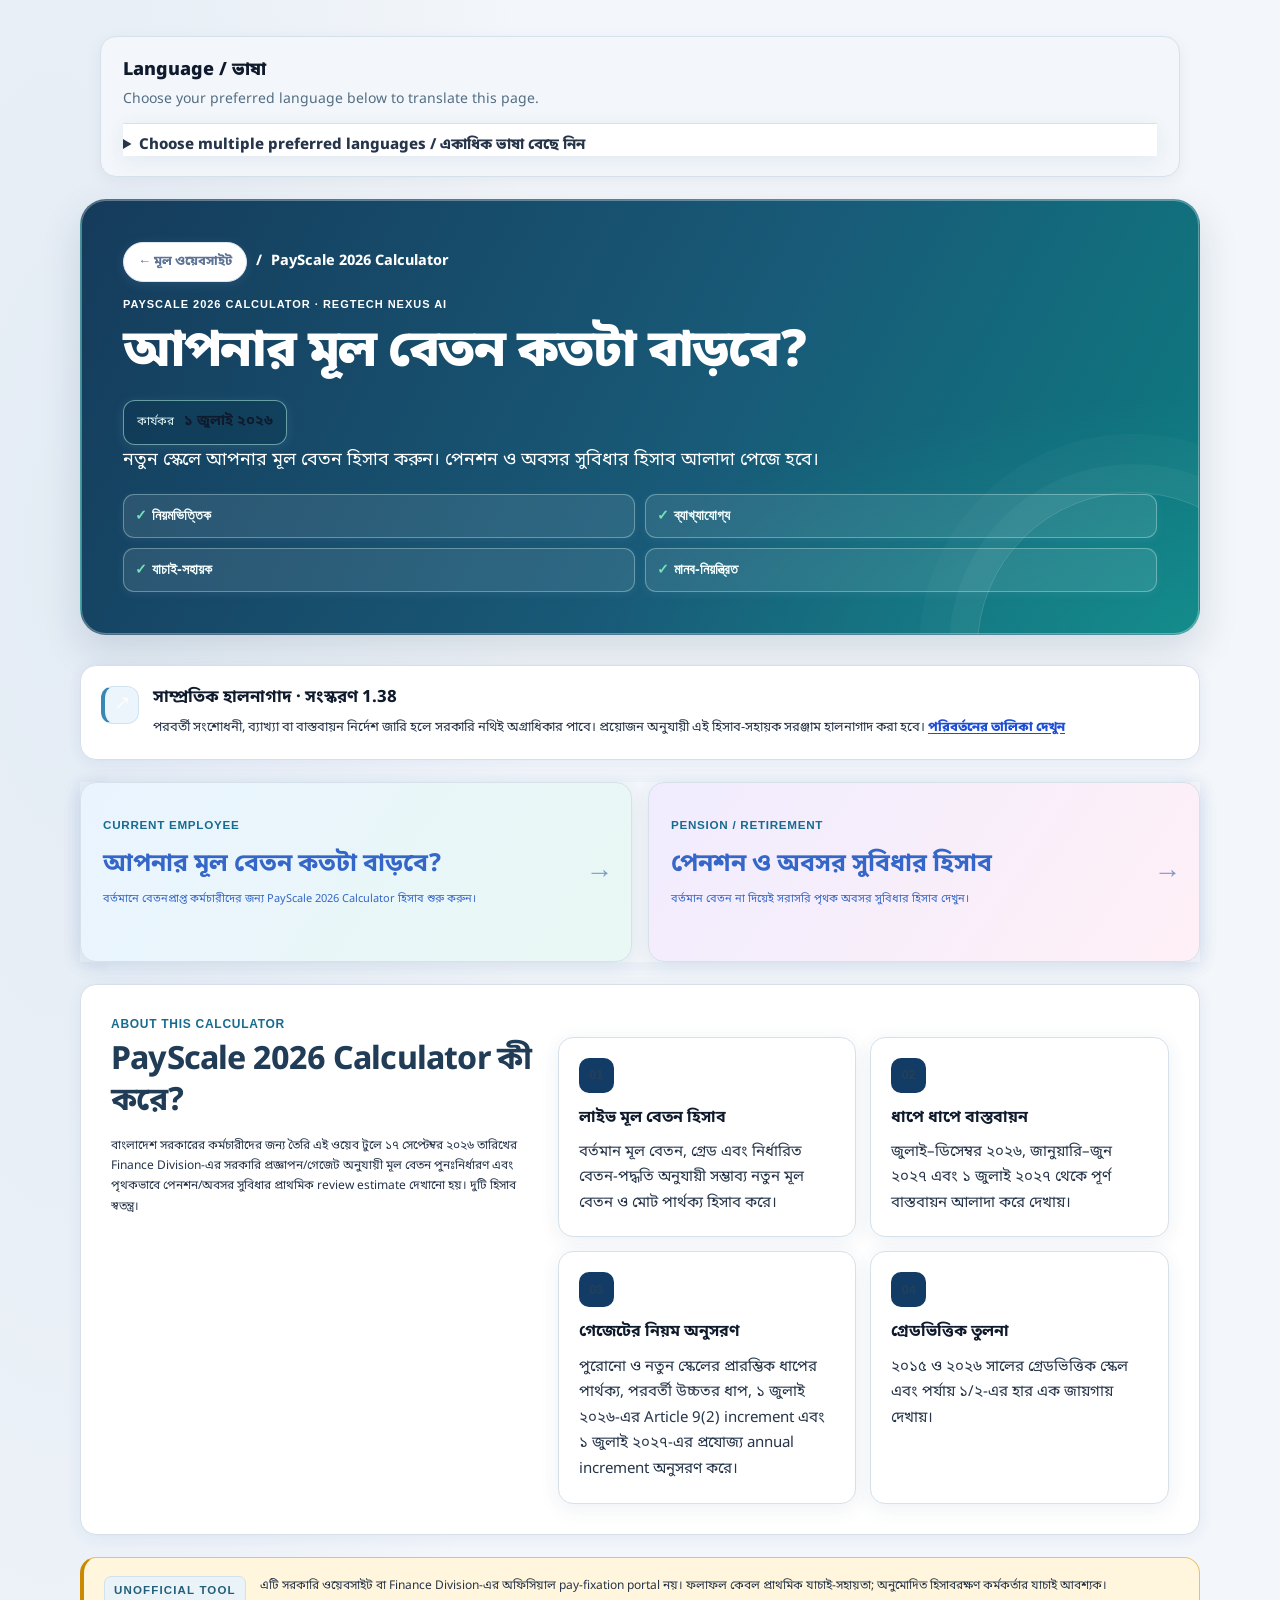
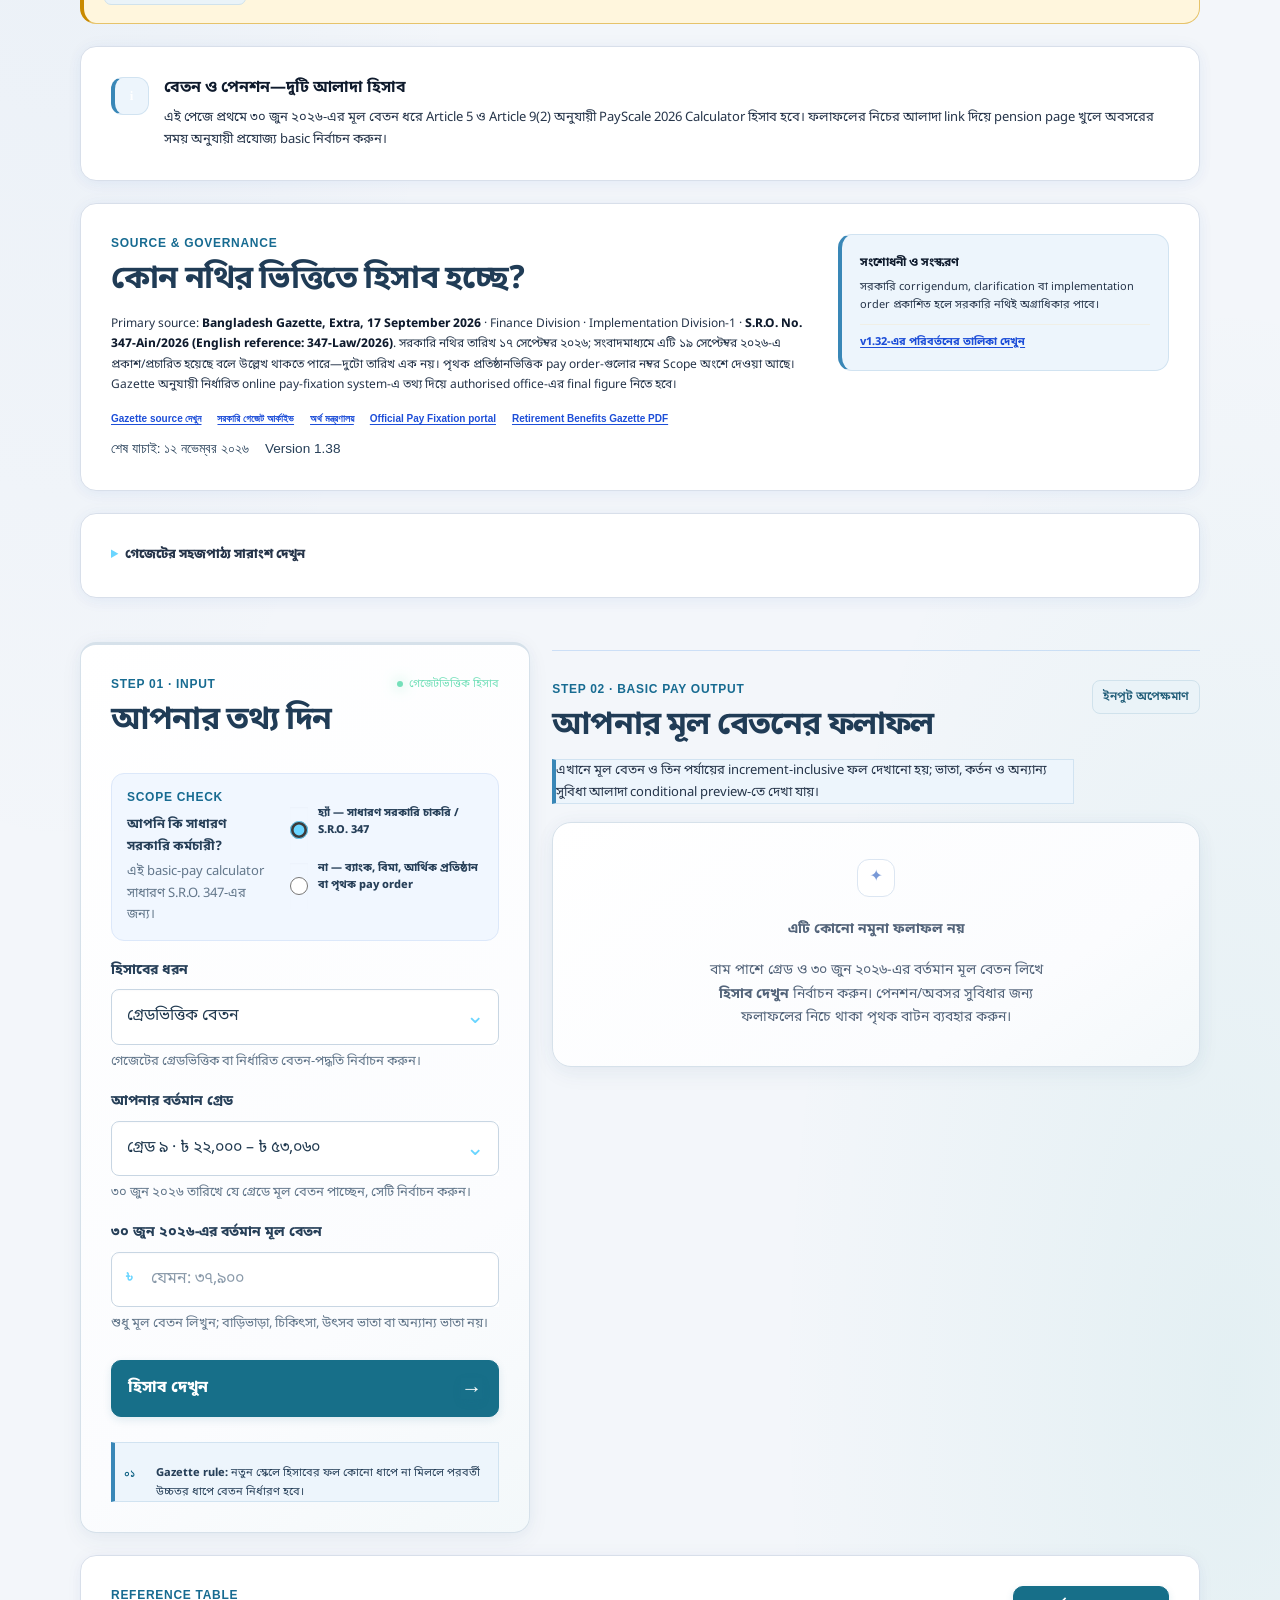
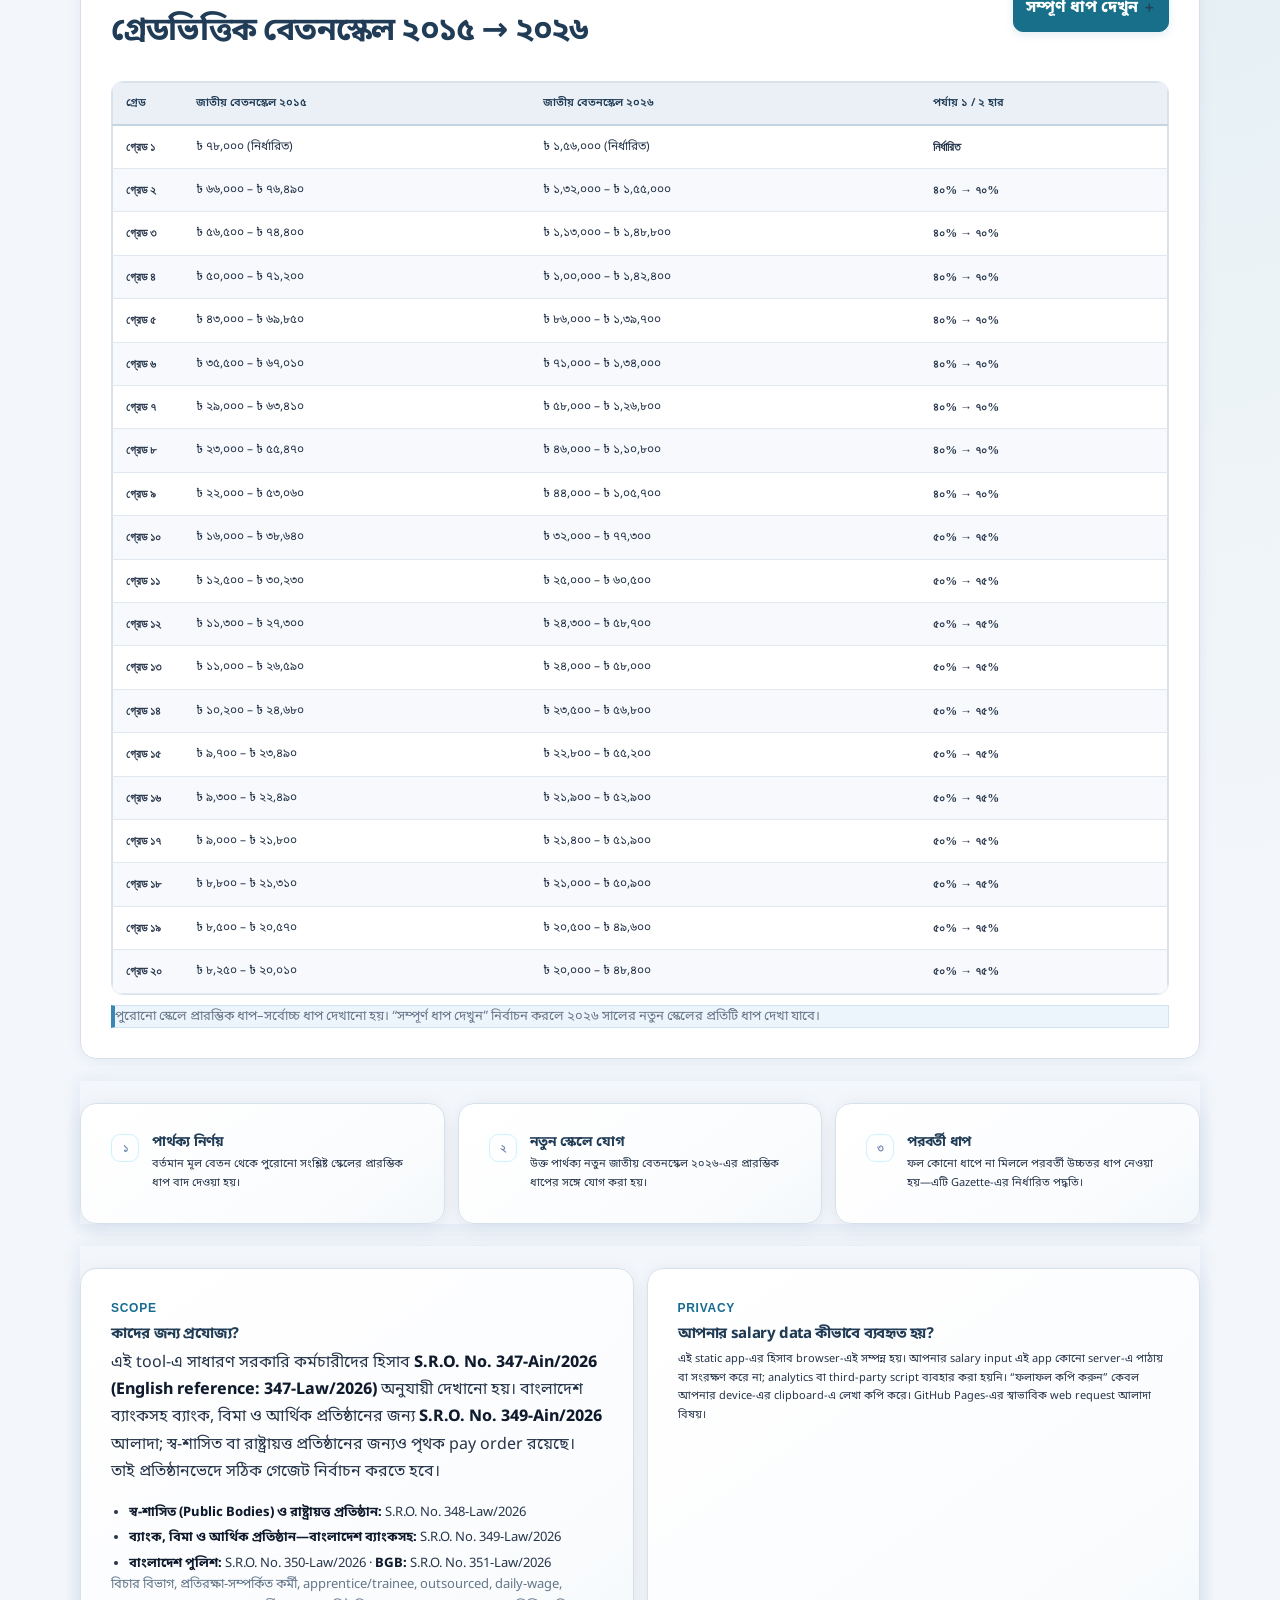
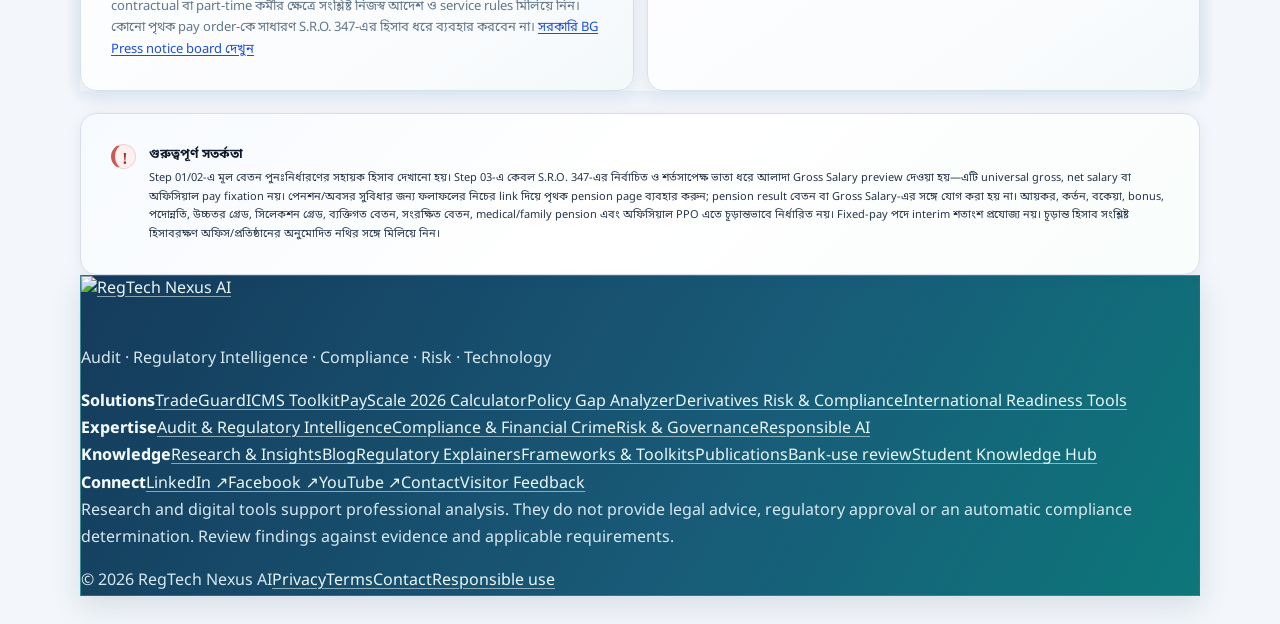
==== commit 0b9cc484: "Load Google Translate exactly like FinTech Hub" ====
--- a/index.html
+++ b/index.html
@@ -4,7 +4,7 @@
     <meta charset="utf-8" />
     <meta name="viewport" content="width=device-width, initial-scale=1" />
     <meta name="theme-color" content="#F1F6FF" />
-    <meta http-equiv="Content-Security-Policy" content="default-src 'self'; script-src 'self' https://translate.google.com https://translate.googleapis.com; style-src 'self' 'unsafe-inline' https://translate.googleapis.com; img-src 'self' data: https://www.gstatic.com https://www.google.com; font-src 'self'; connect-src 'self' https://translate.google.com https://translate.googleapis.com; frame-src https://translate.google.com https://translate.googleapis.com; object-src 'none'; base-uri 'self'; form-action 'self'; frame-ancestors 'none'; upgrade-insecure-requests" />
+    <meta http-equiv="Content-Security-Policy" content="default-src 'self'; script-src 'self' https://translate.google.com https://translate.googleapis.com https://www.gstatic.com; style-src 'self' 'unsafe-inline' https://translate.googleapis.com; img-src 'self' data: https://www.gstatic.com https://www.google.com; font-src 'self'; connect-src 'self' https://translate.google.com https://translate.googleapis.com; frame-src https://translate.google.com https://translate.googleapis.com; object-src 'none'; base-uri 'self'; form-action 'self'; frame-ancestors 'none'; upgrade-insecure-requests" />
     <meta name="description" content="বাংলাদেশের জাতীয় বেতনস্কেল ২০২৬-এর basic pay calculator এবং আলাদা conditional allowance preview—পেনশন হিসাব পৃথক page-এ।" />
     <meta name="robots" content="index,follow" />
     <meta name="referrer" content="strict-origin-when-cross-origin" />
@@ -671,6 +671,7 @@
     <script src="scale-data.js?v=3"></script>
     <script src="release-meta.js?v=6"></script>
     <script src="app.js?v=35"></script>
-    <script src="payscale-translate.js?v=5" defer></script>
+    <script src="payscale-translate.js?v=6" defer></script>
+    <script defer src="https://translate.google.com/translate_a/element.js?cb=googleTranslateElementInit"></script>
   </body>
 </html>
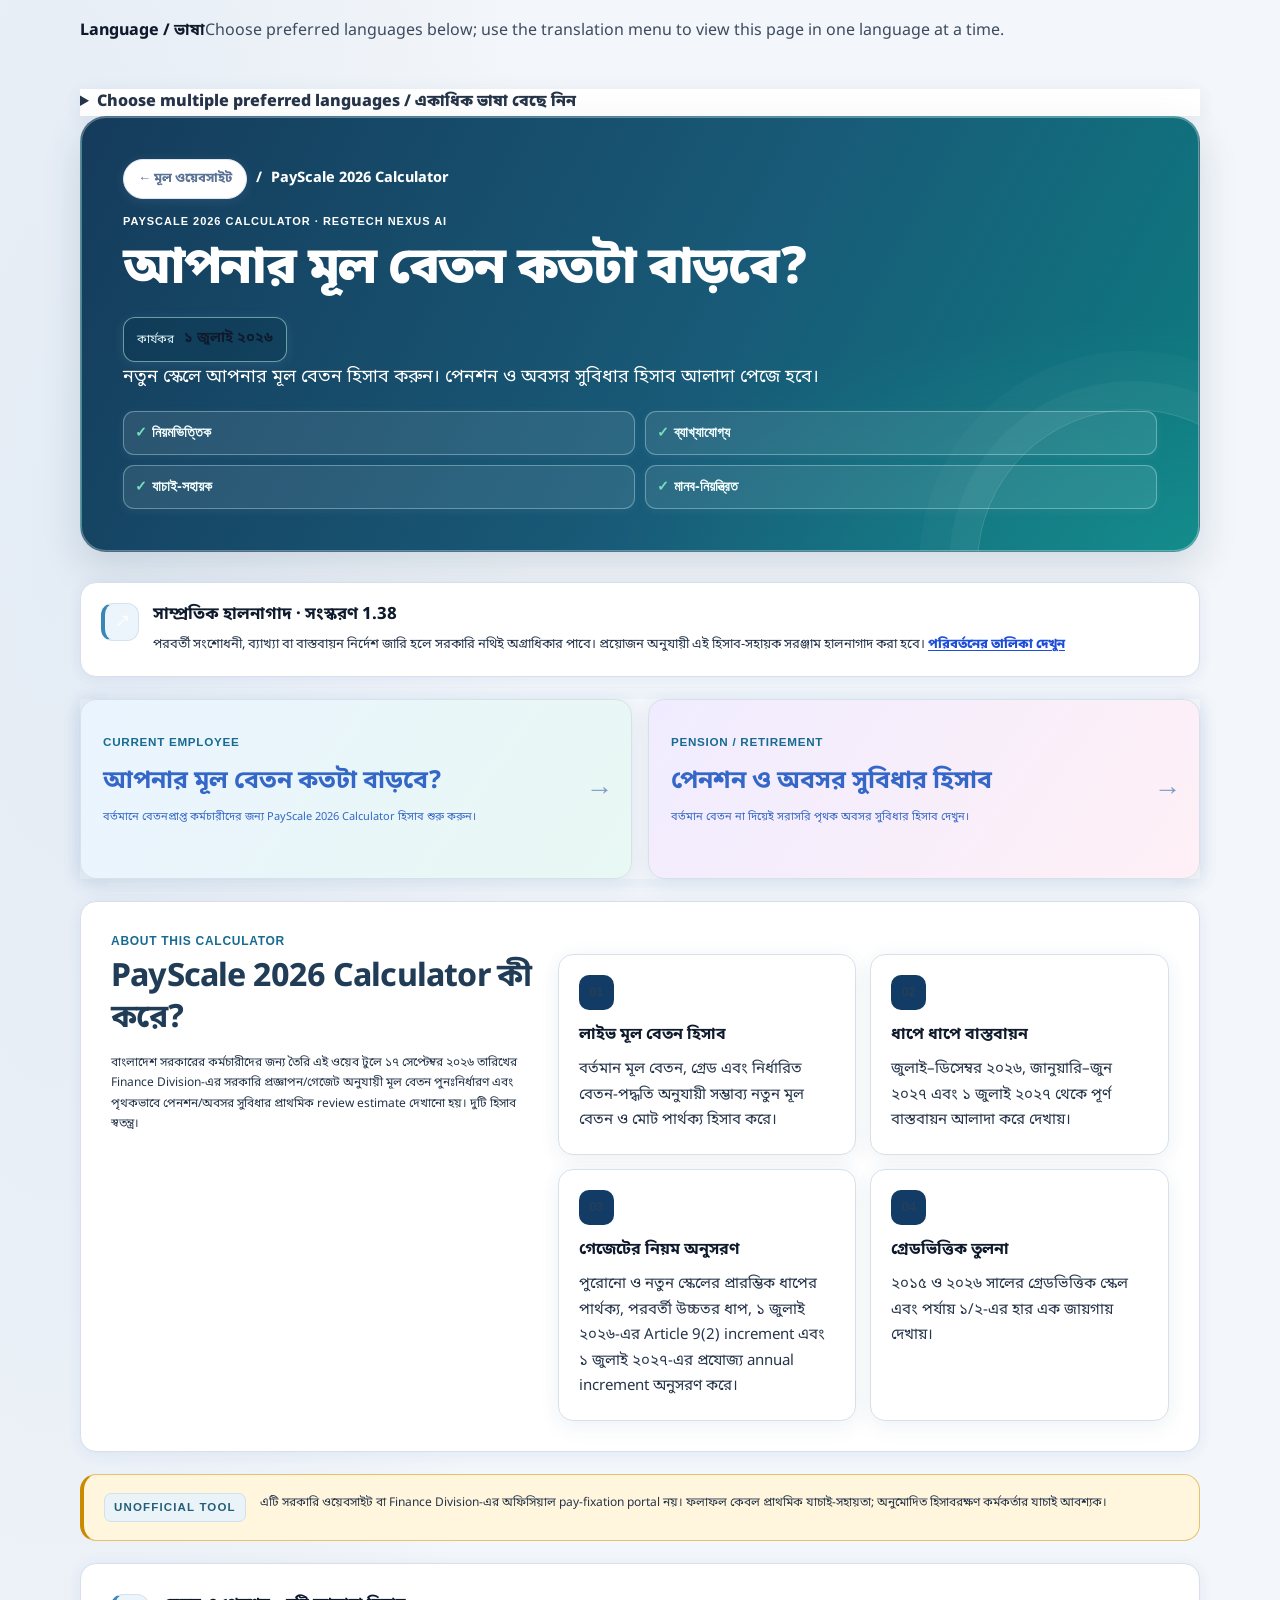
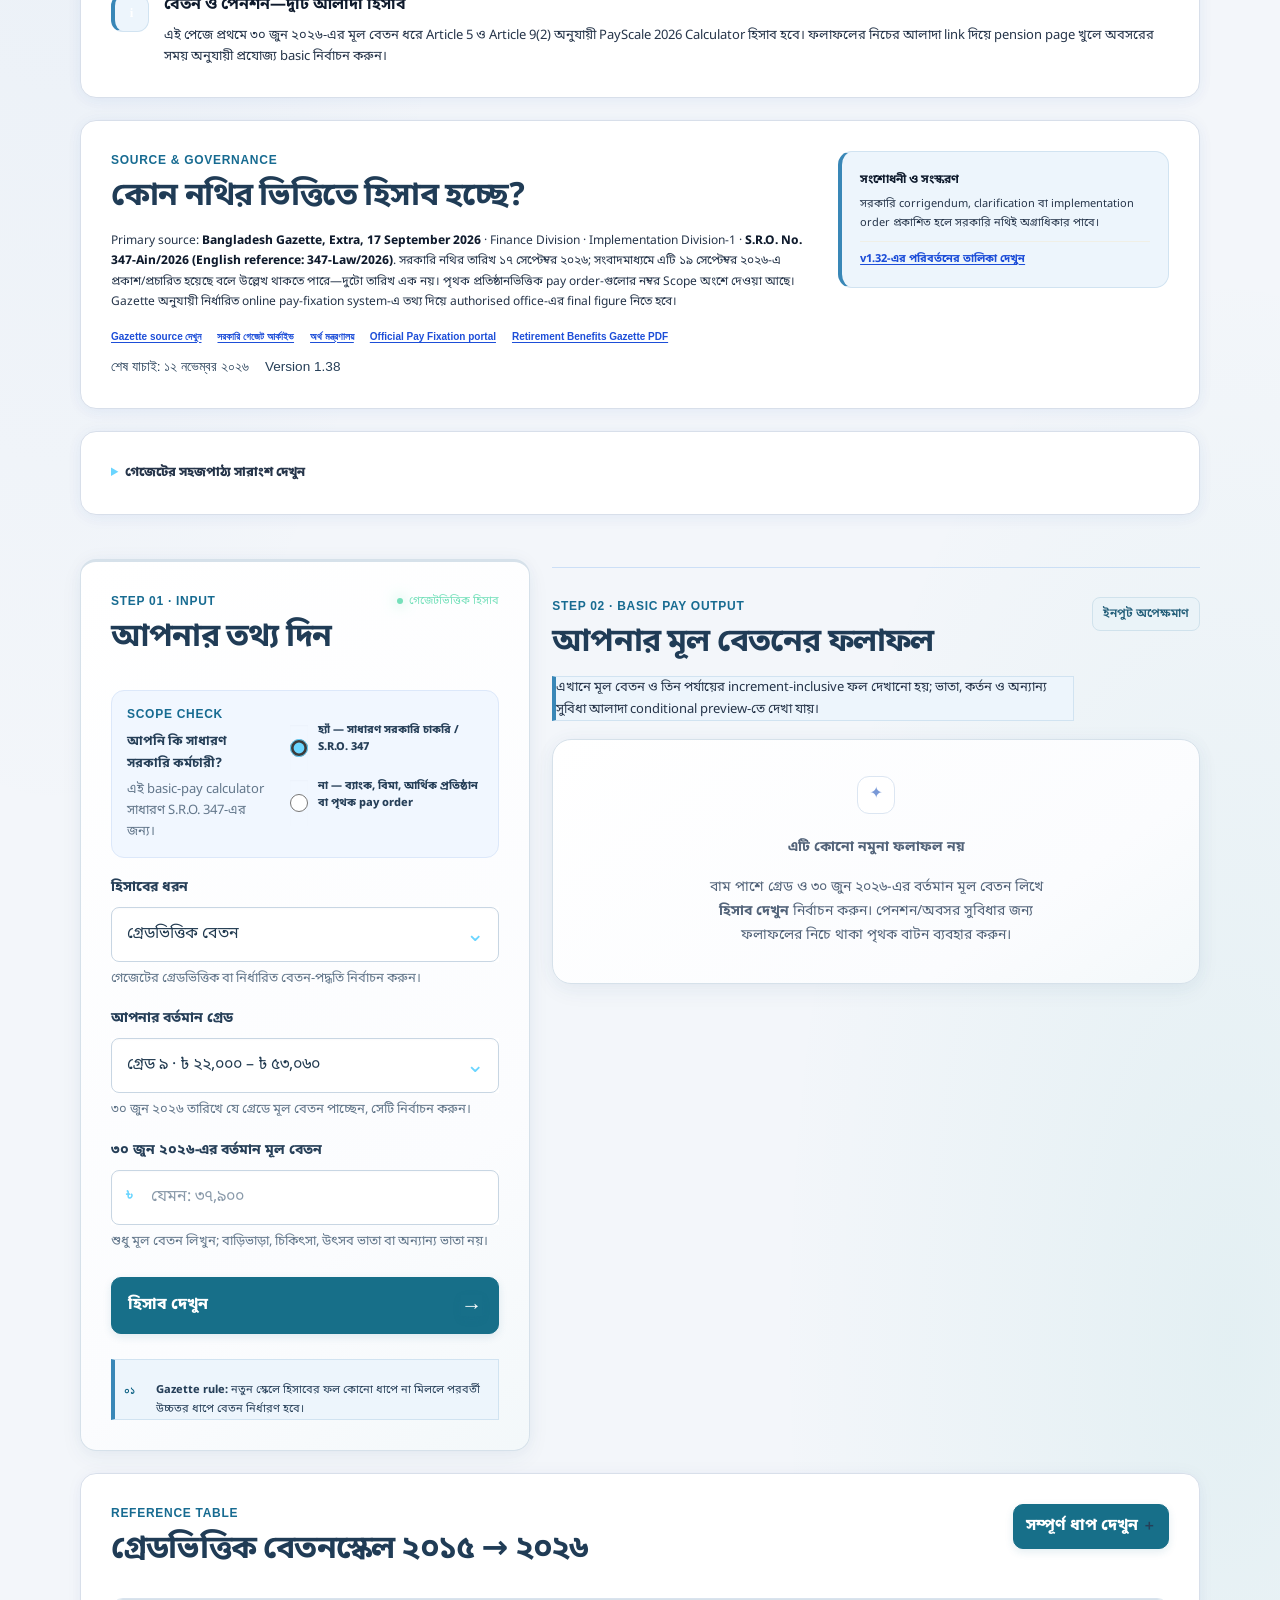
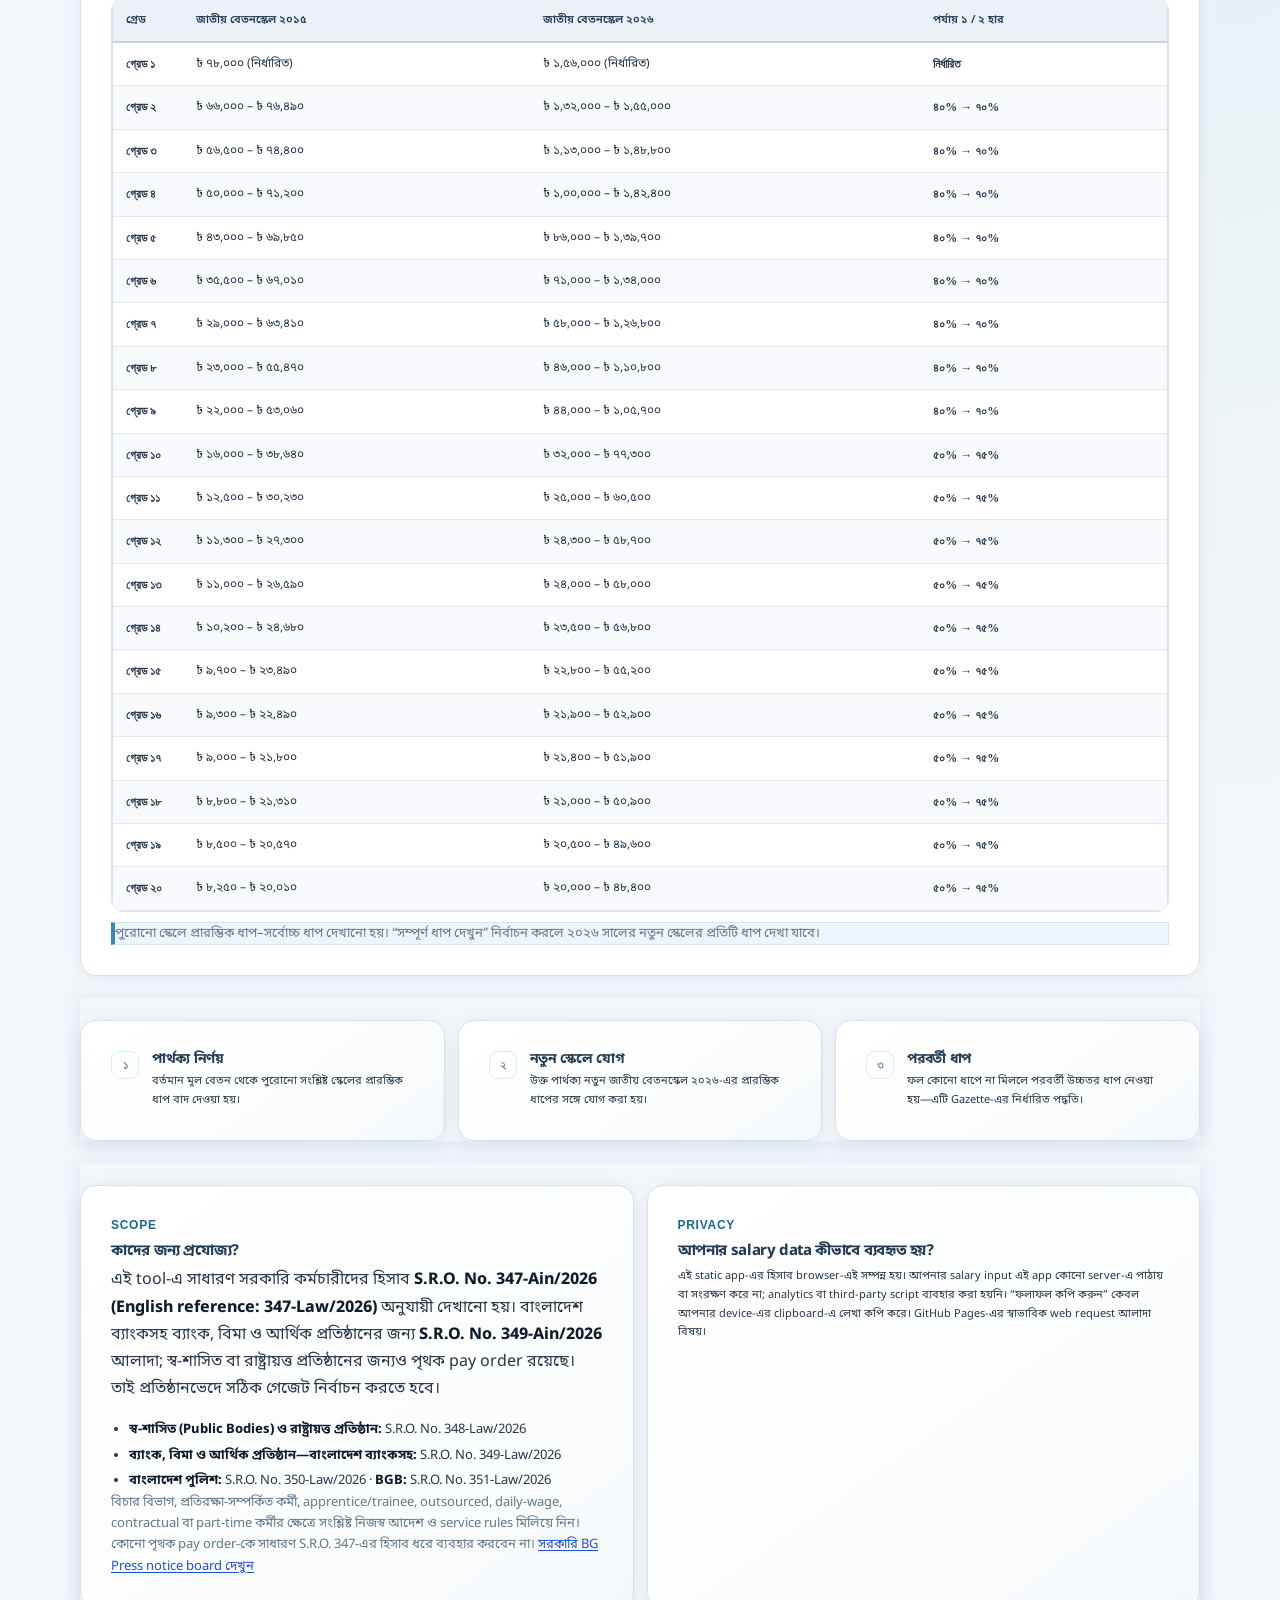
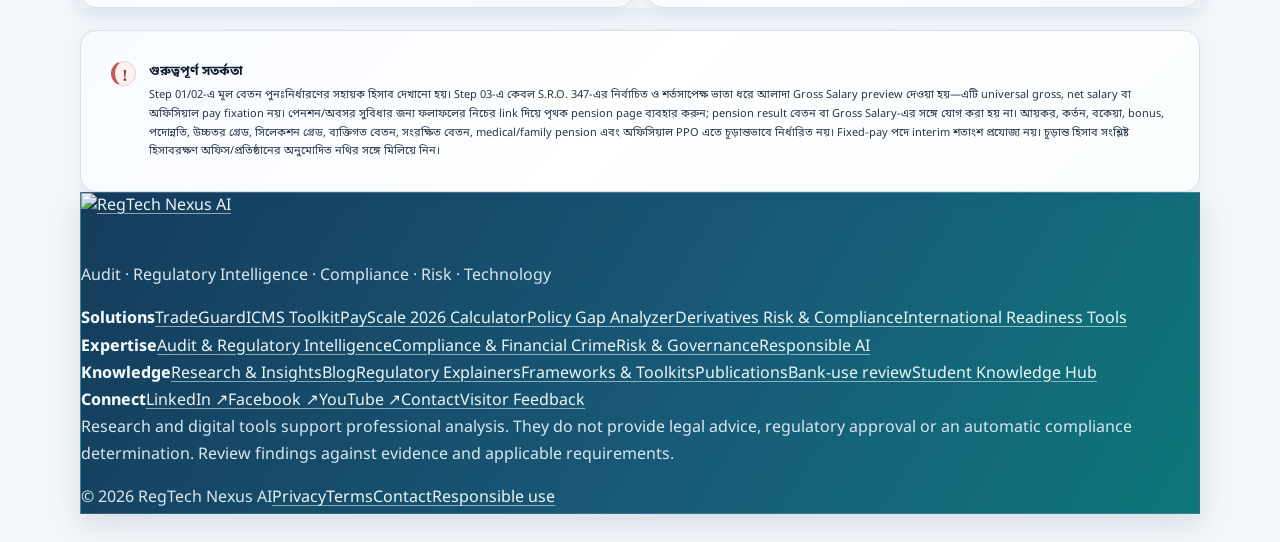
==== commit 57a092ab: "Mirror FinTech Hub Google Translate setup" ====
--- a/index.html
+++ b/index.html
@@ -4,8 +4,7 @@
     <meta charset="utf-8" />
     <meta name="viewport" content="width=device-width, initial-scale=1" />
     <meta name="theme-color" content="#F1F6FF" />
-    <meta http-equiv="Content-Security-Policy" content="default-src 'self'; script-src 'self' https://translate.google.com https://translate.googleapis.com https://www.gstatic.com; style-src 'self' 'unsafe-inline' https://translate.googleapis.com; img-src 'self' data: https://www.gstatic.com https://www.google.com; font-src 'self'; connect-src 'self' https://translate.google.com https://translate.googleapis.com; frame-src https://translate.google.com https://translate.googleapis.com; object-src 'none'; base-uri 'self'; form-action 'self'; frame-ancestors 'none'; upgrade-insecure-requests" />
-    <meta name="description" content="বাংলাদেশের জাতীয় বেতনস্কেল ২০২৬-এর basic pay calculator এবং আলাদা conditional allowance preview—পেনশন হিসাব পৃথক page-এ।" />
+<meta name="description" content="বাংলাদেশের জাতীয় বেতনস্কেল ২০২৬-এর basic pay calculator এবং আলাদা conditional allowance preview—পেনশন হিসাব পৃথক page-এ।" />
     <meta name="robots" content="index,follow" />
     <meta name="referrer" content="strict-origin-when-cross-origin" />
     <title>PayScale 2026 Calculator | RegTech Nexus AI</title>
@@ -28,7 +27,7 @@
     <link rel="stylesheet" href="styles.css?v=38" />
     <link rel="stylesheet" href="payscale-premium.css?v=1" />
     <link rel="stylesheet" href="redesign.css?v=16" />
-    <link rel="stylesheet" href="payscale-translate.css?v=4" />
+    <link rel="stylesheet" href="payscale-translate.css?v=5" />
     <link rel="stylesheet" href="/site-wide-shell.css?v=20261017-v2" />
     <script src="/site-wide-shell.js?v=20261017-v2" defer></script>
     <script type="application/ld+json">
@@ -52,29 +51,14 @@
     <div class="orb orb-two" aria-hidden="true"></div>
 
     <main class="shell">
-      <section class="rt-translate-bar" aria-label="Language options">
-        <div class="rt-translate-intro">
-          <strong>Language / ভাষা</strong>
-          <span>Choose your preferred language below to translate this page.</span>
-        </div>
+      <section class="fih-language-tools" aria-label="Language options">
+        <div class="fih-language-tools__intro"><strong>Language / ভাষা</strong><span>Choose preferred languages below; use the translation menu to view this page in one language at a time.</span></div>
         <div id="google_translate_element" aria-label="Translate this page"></div>
-        <details class="rt-language-preferences">
-          <summary>Choose multiple preferred languages / একাধিক ভাষা বেছে নিন</summary>
-          <div class="rt-language-options">
-            <label><input type="checkbox" value="en" checked> English</label>
-            <label><input type="checkbox" value="bn"> বাংলা</label>
-            <label><input type="checkbox" value="zh-CN"> 中文 (Chinese)</label>
-            <label><input type="checkbox" value="ko"> 한국어 (Korean)</label>
-            <label><input type="checkbox" value="ja"> 日本語 (Japanese)</label>
-            <label><input type="checkbox" value="es"> Español</label>
-            <label><input type="checkbox" value="fr"> Français</label>
-            <label><input type="checkbox" value="ar"> العربية</label>
-            <label><input type="checkbox" value="hi"> हिन्दी</label>
-            <label><input type="checkbox" value="pt"> Português</label>
-            <label><input type="checkbox" value="id"> Bahasa Indonesia</label>
-            <label><input type="checkbox" value="ur"> اردو</label>
-          </div>
-          <p id="rt-language-status" role="status" aria-live="polite">English is selected. Use the translation menu above to switch the page language.</p>
+        <details class="fih-language-preferences"><summary>Choose multiple preferred languages / একাধিক ভাষা বেছে নিন</summary>
+          <div class="fih-language-options">
+            <label><input type="checkbox" value="en" checked> English</label><label><input type="checkbox" value="bn"> বাংলা</label><label><input type="checkbox" value="zh-CN"> 中文 (Chinese)</label><label><input type="checkbox" value="ko"> 한국어 (Korean)</label><label><input type="checkbox" value="ja"> 日本語 (Japanese)</label><label><input type="checkbox" value="es"> Español</label><label><input type="checkbox" value="fr"> Français</label><label><input type="checkbox" value="ar"> العربية</label><label><input type="checkbox" value="hi"> हिन्दी</label><label><input type="checkbox" value="pt"> Português</label><label><input type="checkbox" value="id"> Bahasa Indonesia</label><label><input type="checkbox" value="ur"> اردو</label>
+          </div>
+          <p id="fih-language-status" role="status" aria-live="polite">English is selected. Select more than one language to record your preferences.</p>
         </details>
       </section>
       <section class="hero">
@@ -671,7 +655,11 @@
     <script src="scale-data.js?v=3"></script>
     <script src="release-meta.js?v=6"></script>
     <script src="app.js?v=35"></script>
-    <script src="payscale-translate.js?v=6" defer></script>
     <script defer src="https://translate.google.com/translate_a/element.js?cb=googleTranslateElementInit"></script>
-  </body>
+  <script>
+function googleTranslateElementInit(){if(window.google&&google.translate){new google.translate.TranslateElement({pageLanguage:'bn',includedLanguages:'en,bn,zh-CN,ko,ja,es,fr,ar,hi,pt,id,ur',autoDisplay:false},'google_translate_element');}}
+document.querySelectorAll('.fih-language-options input').forEach(function(box){box.addEventListener('change',function(){var selected=Array.from(document.querySelectorAll('.fih-language-options input:checked')).map(function(x){return x.parentElement.textContent.trim();});document.getElementById('fih-language-status').textContent=selected.length?('Preferred languages: '+selected.join(', ')+'. Use the translation menu above to switch the page language.'): 'No preferred languages selected.';});});
+</script>
+<script defer src="https://translate.google.com/translate_a/element.js?cb=googleTranslateElementInit"></script>
+</body>
 </html>
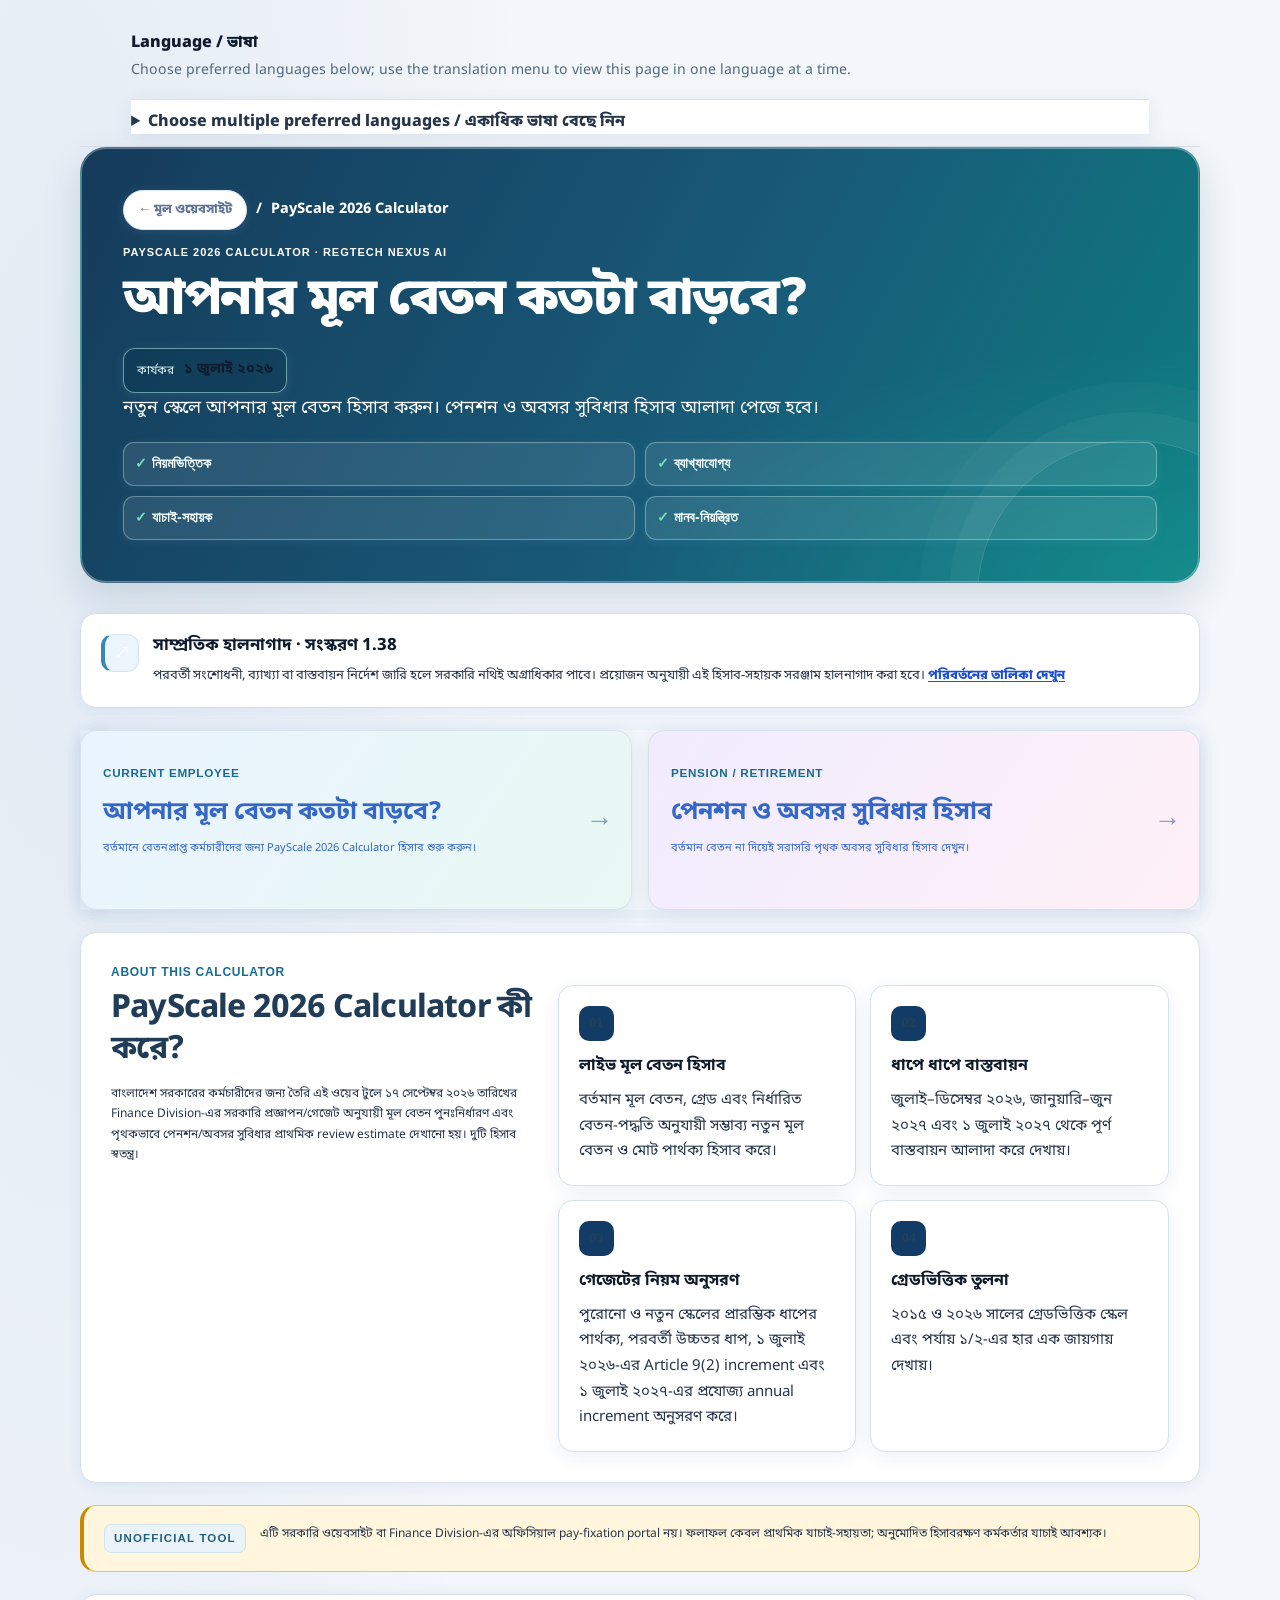
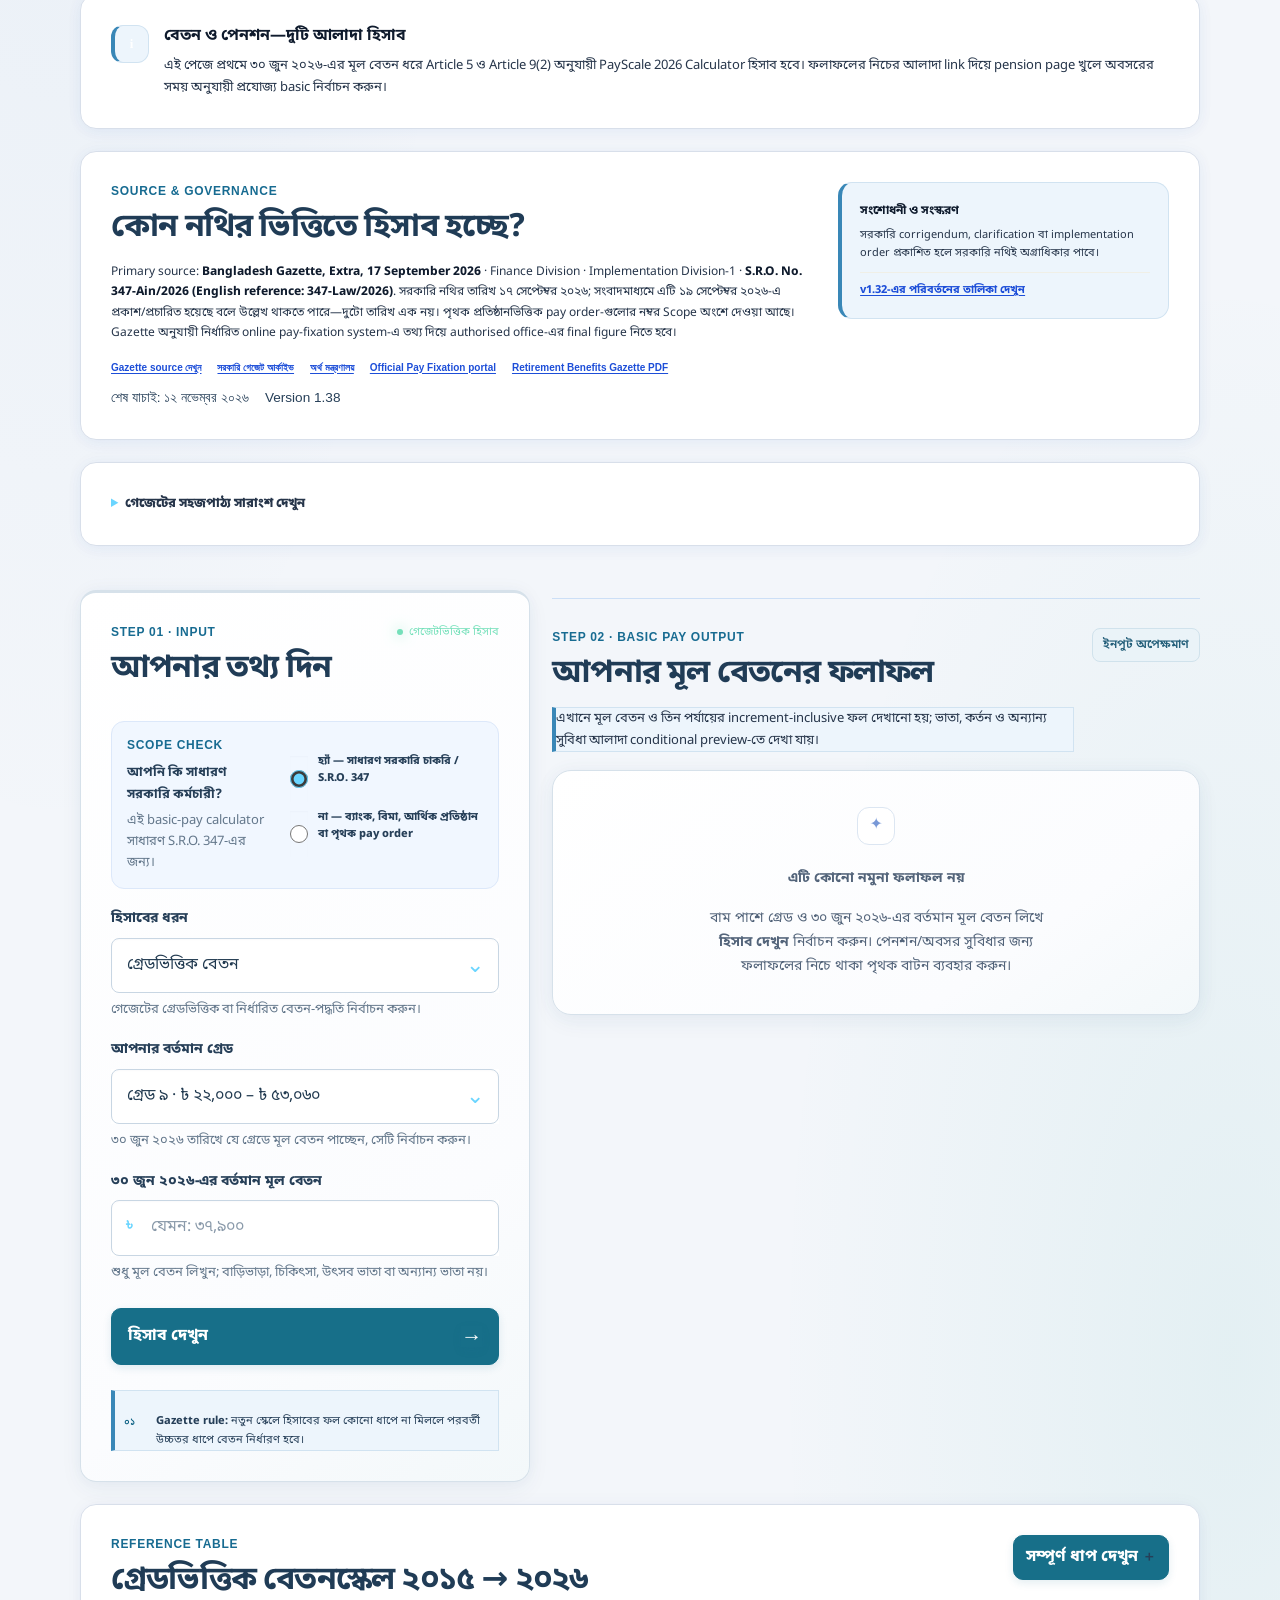
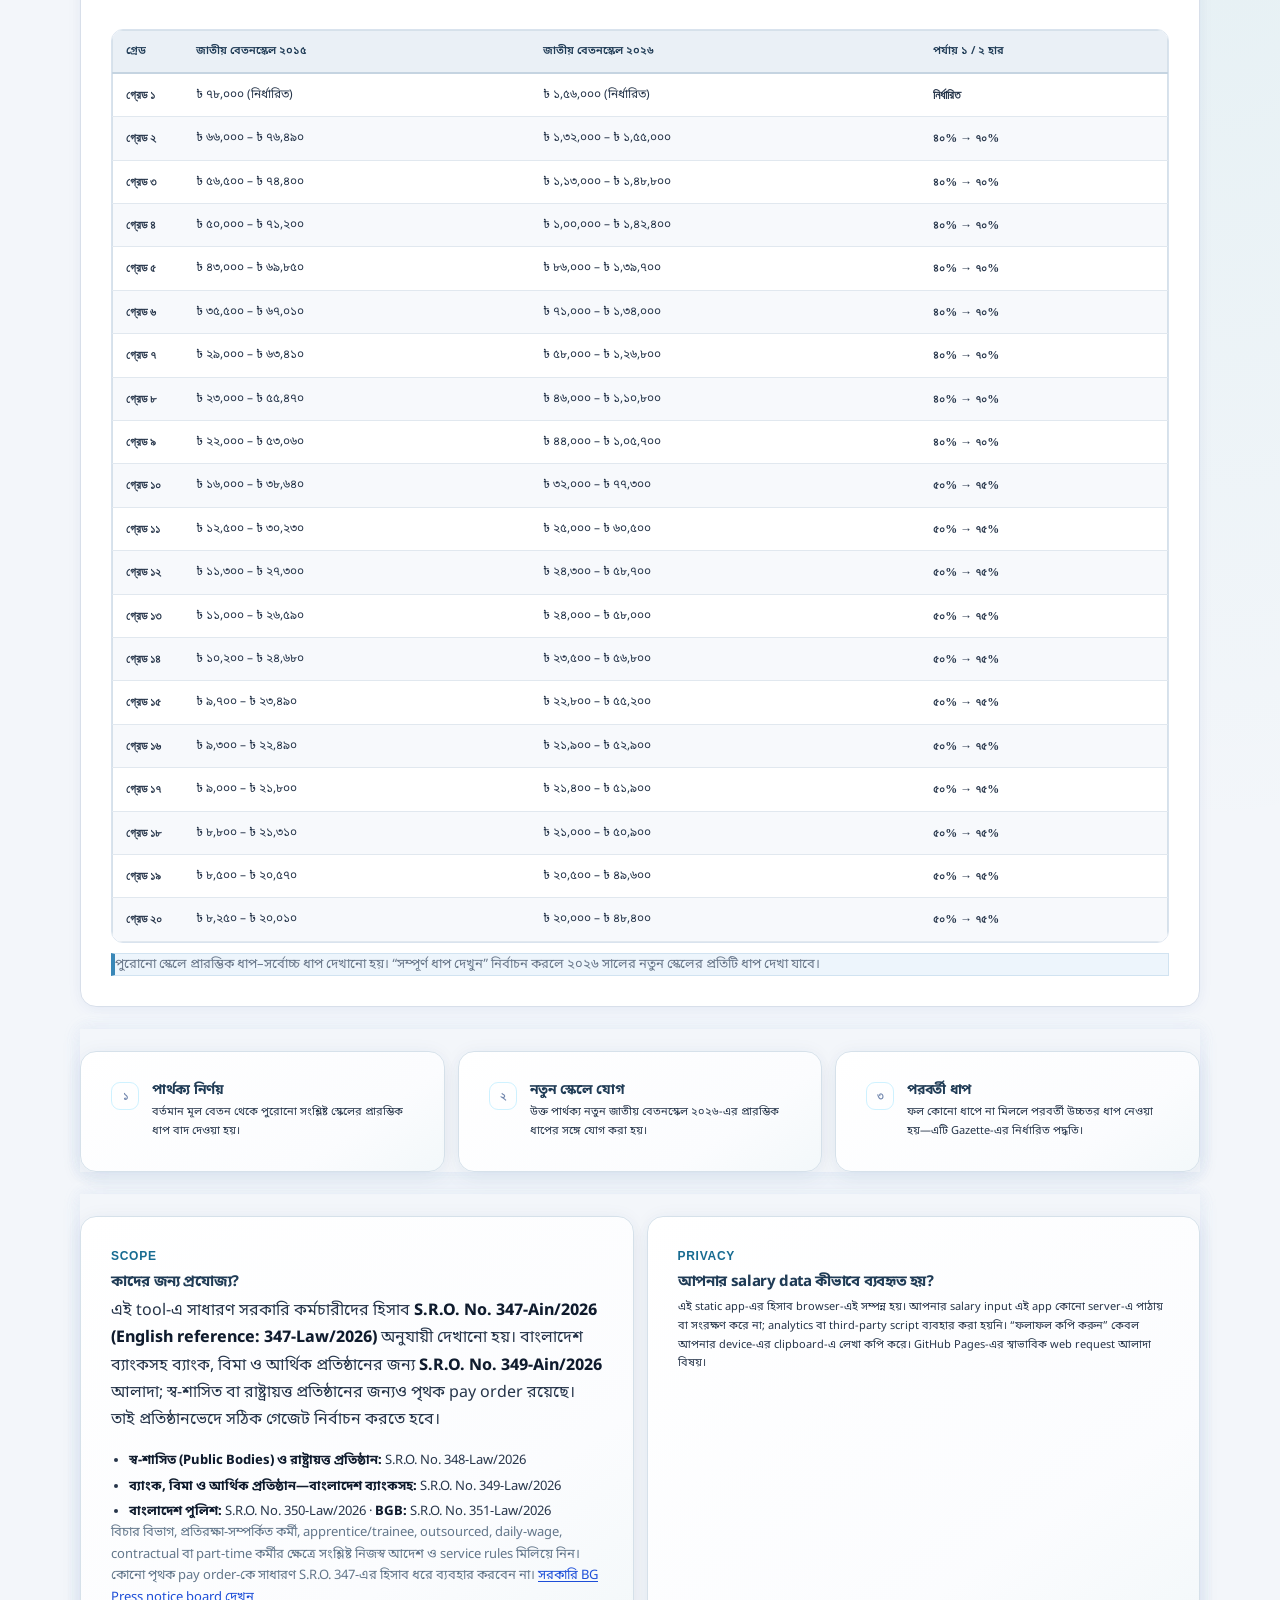
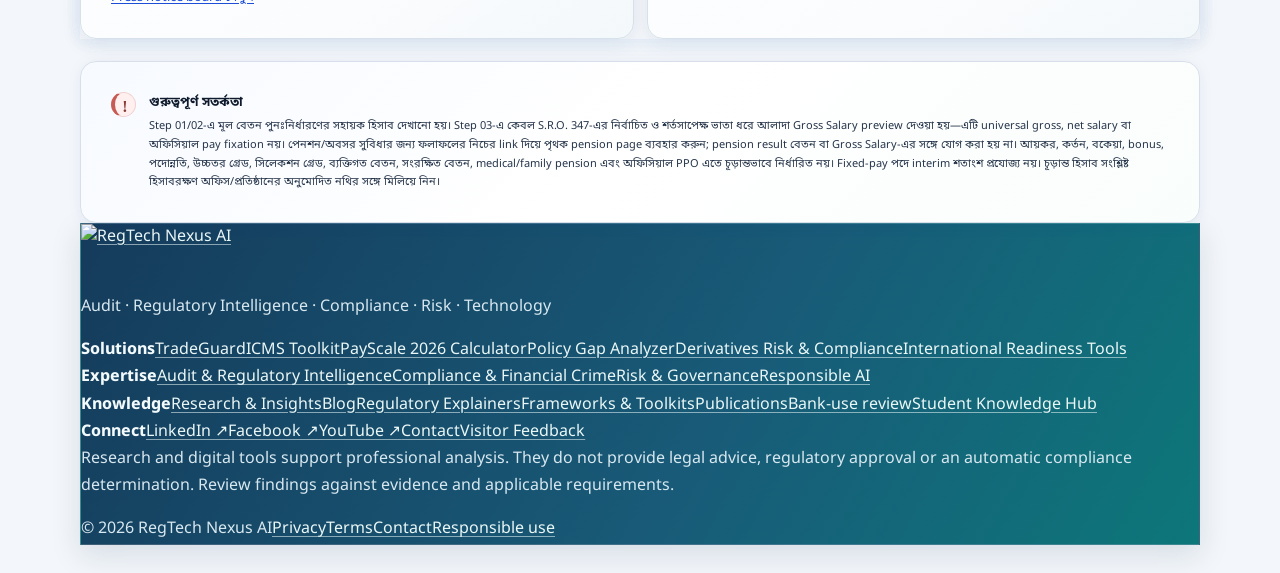
==== commit 53634d58: "Set Bengali as PayScale default language preference" ====
--- a/index.html
+++ b/index.html
@@ -56,9 +56,9 @@
         <div id="google_translate_element" aria-label="Translate this page"></div>
         <details class="fih-language-preferences"><summary>Choose multiple preferred languages / একাধিক ভাষা বেছে নিন</summary>
           <div class="fih-language-options">
-            <label><input type="checkbox" value="en" checked> English</label><label><input type="checkbox" value="bn"> বাংলা</label><label><input type="checkbox" value="zh-CN"> 中文 (Chinese)</label><label><input type="checkbox" value="ko"> 한국어 (Korean)</label><label><input type="checkbox" value="ja"> 日本語 (Japanese)</label><label><input type="checkbox" value="es"> Español</label><label><input type="checkbox" value="fr"> Français</label><label><input type="checkbox" value="ar"> العربية</label><label><input type="checkbox" value="hi"> हिन्दी</label><label><input type="checkbox" value="pt"> Português</label><label><input type="checkbox" value="id"> Bahasa Indonesia</label><label><input type="checkbox" value="ur"> اردو</label>
-          </div>
-          <p id="fih-language-status" role="status" aria-live="polite">English is selected. Select more than one language to record your preferences.</p>
+            <label><input type="checkbox" value="en"> English</label><label><input type="checkbox" value="bn" checked> বাংলা</label><label><input type="checkbox" value="zh-CN"> 中文 (Chinese)</label><label><input type="checkbox" value="ko"> 한국어 (Korean)</label><label><input type="checkbox" value="ja"> 日本語 (Japanese)</label><label><input type="checkbox" value="es"> Español</label><label><input type="checkbox" value="fr"> Français</label><label><input type="checkbox" value="ar"> العربية</label><label><input type="checkbox" value="hi"> हिन्दी</label><label><input type="checkbox" value="pt"> Português</label><label><input type="checkbox" value="id"> Bahasa Indonesia</label><label><input type="checkbox" value="ur"> اردو</label>
+          </div>
+          <p id="fih-language-status" role="status" aria-live="polite">বাংলা is selected. Select more than one language to record your preferences.</p>
         </details>
       </section>
       <section class="hero">
--- a/payscale-translate.css
+++ b/payscale-translate.css
@@ -1,103 +1,13 @@
-/* Embedded Google Translate panel — styled to match the FinTech Intelligence Hub.
-   The Google widget performs the translation in place; no URL copy/paste workflow. */
-html body.payscale-main-page .rt-translate-bar,
-html body.pension-page .rt-translate-bar {
-  box-sizing:border-box!important;
-  display:grid!important;
-  grid-template-columns:minmax(0,1fr) minmax(180px,auto)!important;
-  align-items:center!important;
-  gap:12px 22px!important;
-  width:min(1180px,calc(100% - 40px))!important;
-  margin:18px auto 22px!important;
-  padding:20px 22px!important;
-  border:1px solid #d5e2ec!important;
-  border-radius:16px!important;
-  background:#f3f7fb!important;
-  color:#173b59!important;
-  box-shadow:0 4px 16px rgba(16,45,75,.055)!important;
-  font-family:inherit!important;
-  line-height:1.55!important;
-}
-html body.payscale-main-page .rt-translate-intro,
-html body.pension-page .rt-translate-intro {
-  display:flex!important;flex-direction:column!important;gap:4px!important;
-  min-width:0!important;
-}
-html body.payscale-main-page .rt-translate-intro strong,
-html body.pension-page .rt-translate-intro strong {
-  color:#173b59!important;font-size:18px!important;font-weight:800!important;
-}
-html body.payscale-main-page .rt-translate-intro span,
-html body.pension-page .rt-translate-intro span {
-  color:#536d83!important;font-size:14px!important;line-height:1.55!important;
-}
-html body.payscale-main-page #google_translate_element,
-html body.pension-page #google_translate_element {
-  display:flex!important;align-items:center!important;justify-content:flex-end!important;
-  min-height:44px!important;min-width:0!important;
-}
-html body.payscale-main-page #google_translate_element .goog-te-gadget,
-html body.pension-page #google_translate_element .goog-te-gadget {
-  color:#536d83!important;font-family:inherit!important;font-size:12px!important;
-}
-html body.payscale-main-page #google_translate_element .goog-te-gadget span,
-html body.pension-page #google_translate_element .goog-te-gadget span {
-  color:#536d83!important;
-}
-html body.payscale-main-page #google_translate_element select.goog-te-combo,
-html body.pension-page #google_translate_element select.goog-te-combo {
-  box-sizing:border-box!important;display:block!important;
-  width:min(270px,100%)!important;min-width:190px!important;max-width:100%!important;
-  height:44px!important;min-height:44px!important;margin:0!important;padding:7px 36px 7px 12px!important;
-  border:1.5px solid #a9c1d4!important;border-radius:10px!important;
-  background:#fff!important;color:#173b59!important;
-  font-family:inherit!important;font-size:15px!important;font-weight:650!important;
-  line-height:1.3!important;box-shadow:none!important;
-}
-html body.payscale-main-page .rt-language-preferences,
-html body.pension-page .rt-language-preferences {
-  grid-column:1/-1!important;
-  margin:0!important;padding-top:10px!important;
-  border-top:1px solid #dce6ee!important;
-}
-html body.payscale-main-page .rt-language-preferences summary,
-html body.pension-page .rt-language-preferences summary {
-  color:#17445f!important;font-size:15px!important;font-weight:750!important;
-  cursor:pointer!important;line-height:1.5!important;
-}
-html body.payscale-main-page .rt-language-options,
-html body.pension-page .rt-language-options {
-  display:flex!important;flex-wrap:wrap!important;gap:9px 16px!important;
-  margin:13px 0 8px!important;
-}
-html body.payscale-main-page .rt-language-options label,
-html body.pension-page .rt-language-options label {
-  display:inline-flex!important;align-items:center!important;gap:6px!important;
-  color:#294b68!important;font-size:14px!important;font-weight:600!important;
-}
-html body.payscale-main-page .rt-language-options input,
-html body.pension-page .rt-language-options input {
-  width:16px!important;height:16px!important;min-height:16px!important;
-  margin:0!important;accent-color:#087f83!important;
-}
-html body.payscale-main-page #rt-language-status,
-html body.pension-page #rt-language-status {
-  margin:6px 0 0!important;padding:0!important;
-  color:#155b50!important;font-size:13px!important;font-weight:650!important;
-}
-@media(max-width:700px) {
-  html body.payscale-main-page .rt-translate-bar,
-  html body.pension-page .rt-translate-bar {
-    grid-template-columns:1fr!important;
-    width:calc(100% - 24px)!important;margin:12px auto 16px!important;padding:15px!important;
-    gap:10px!important;
-  }
-  html body.payscale-main-page #google_translate_element,
-  html body.pension-page #google_translate_element {justify-content:flex-start!important}
-  html body.payscale-main-page #google_translate_element select.goog-te-combo,
-  html body.pension-page #google_translate_element select.goog-te-combo {
-    width:min(100%,320px)!important;min-width:0!important;
-  }
-  html body.payscale-main-page .rt-language-preferences,
-  html body.pension-page .rt-language-preferences {grid-column:1!important}
-}
+/* PayScale language selector — mirrors the FinTech Intelligence Hub shell. */
+body.payscale-main-page .fih-language-tools,body.pension-page .fih-language-tools{display:flex;align-items:center;justify-content:space-between;gap:18px;flex-wrap:wrap;box-sizing:border-box;width:100%;padding:12px clamp(18px,4vw,64px);background:#f4f8fc;border-bottom:1px solid #dce5ef;color:#18334b}
+body.payscale-main-page .fih-language-tools__intro,body.pension-page .fih-language-tools__intro{display:flex;flex-direction:column;gap:3px;min-width:0}
+body.payscale-main-page .fih-language-tools__intro strong,body.pension-page .fih-language-tools__intro strong{color:#102d4b;font-weight:800}
+body.payscale-main-page .fih-language-tools__intro span,body.pension-page .fih-language-tools__intro span{color:#52677d;font-size:.88rem;line-height:1.5}
+body.payscale-main-page #google_translate_element,body.pension-page #google_translate_element{min-height:30px;display:flex;align-items:center}
+body.payscale-main-page .fih-language-preferences,body.pension-page .fih-language-preferences{flex:0 0 100%;margin:0;padding-top:10px;border-top:1px solid #dce5ef}
+body.payscale-main-page .fih-language-preferences summary,body.pension-page .fih-language-preferences summary{color:#17445f;font-weight:750;cursor:pointer;line-height:1.5}
+body.payscale-main-page .fih-language-options,body.pension-page .fih-language-options{display:flex;flex-wrap:wrap;gap:9px 16px;margin:13px 0 8px}
+body.payscale-main-page .fih-language-options label,body.pension-page .fih-language-options label{display:inline-flex;align-items:center;gap:6px;color:#294b68;font-size:14px;font-weight:600}
+body.payscale-main-page .fih-language-options input,body.pension-page .fih-language-options input{width:16px;height:16px;min-height:16px;margin:0;accent-color:#087f83}
+body.payscale-main-page #fih-language-status,body.pension-page #fih-language-status{margin:6px 0 0;color:#155b50;font-size:13px;font-weight:650}
+@media(max-width:780px){body.payscale-main-page .fih-language-tools,body.pension-page .fih-language-tools{align-items:flex-start;padding:12px 18px}body.payscale-main-page #google_translate_element,body.pension-page #google_translate_element{width:100%;justify-content:flex-start}}
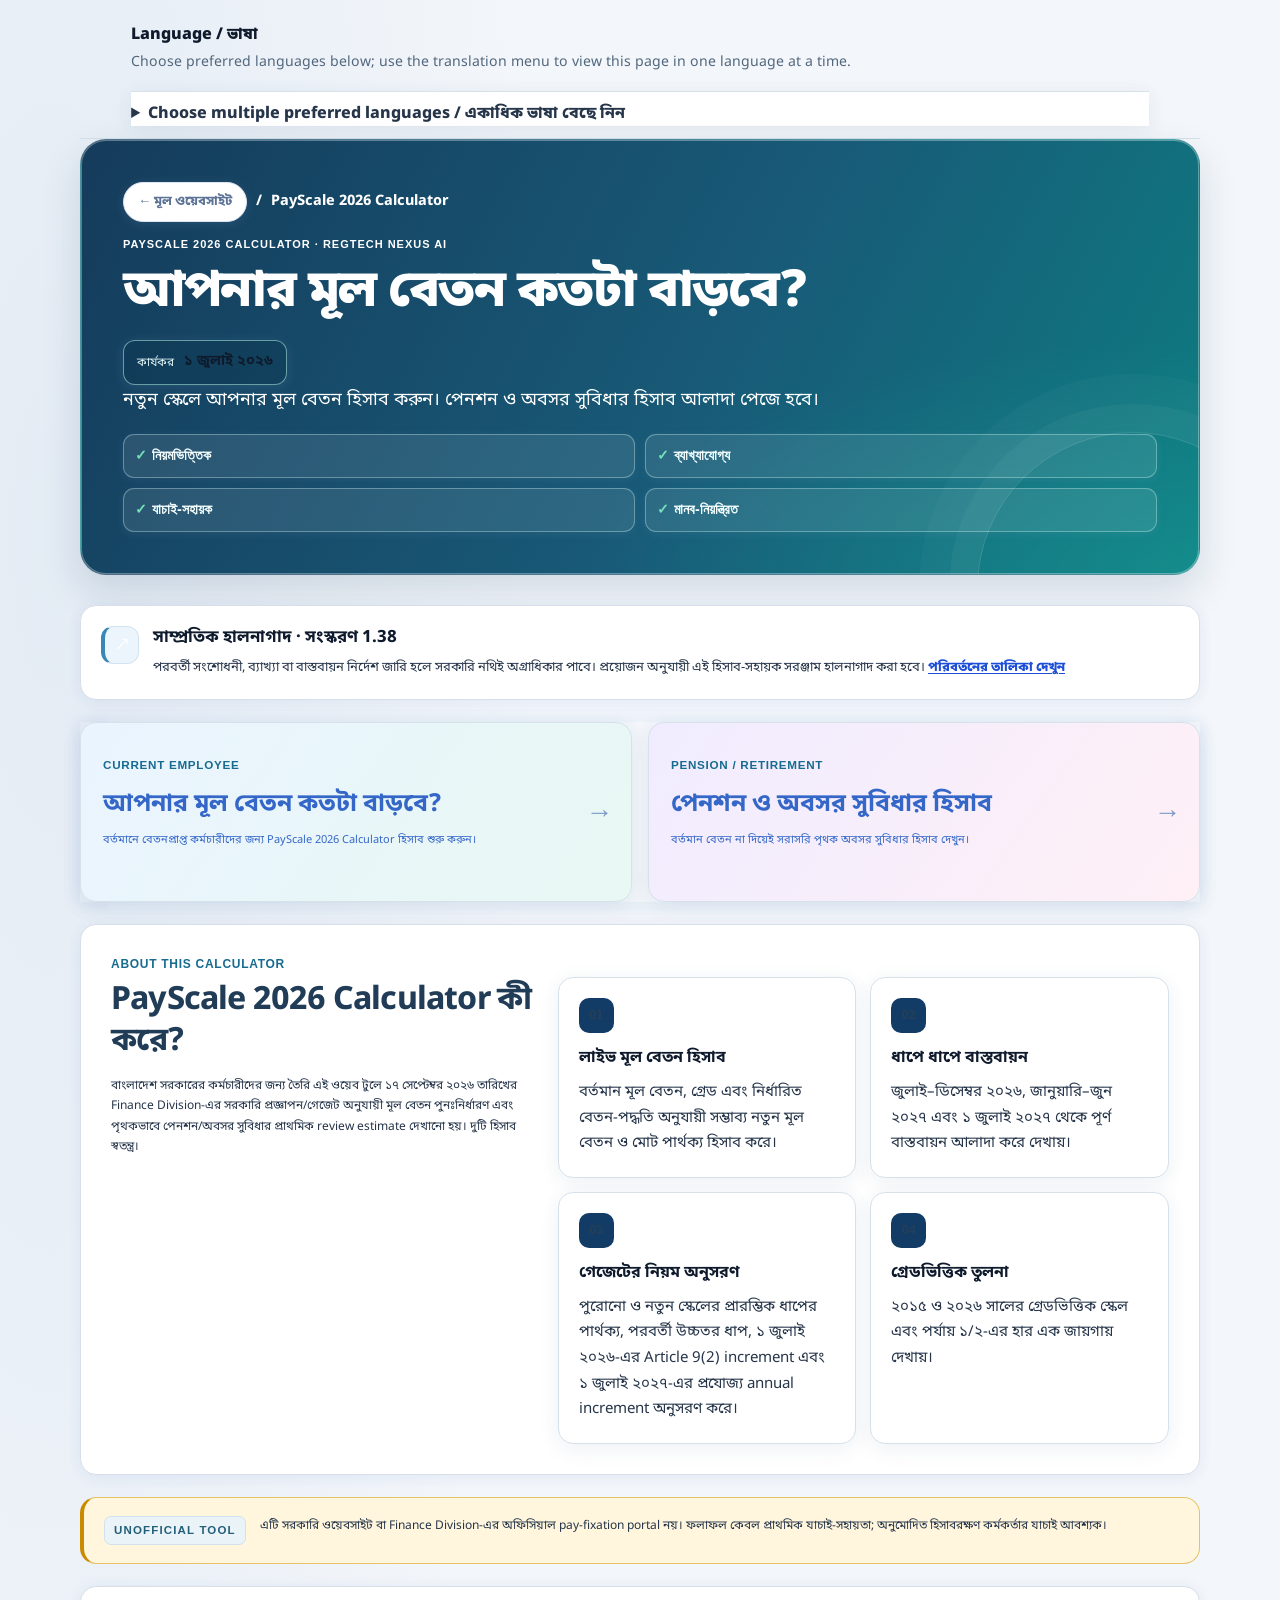
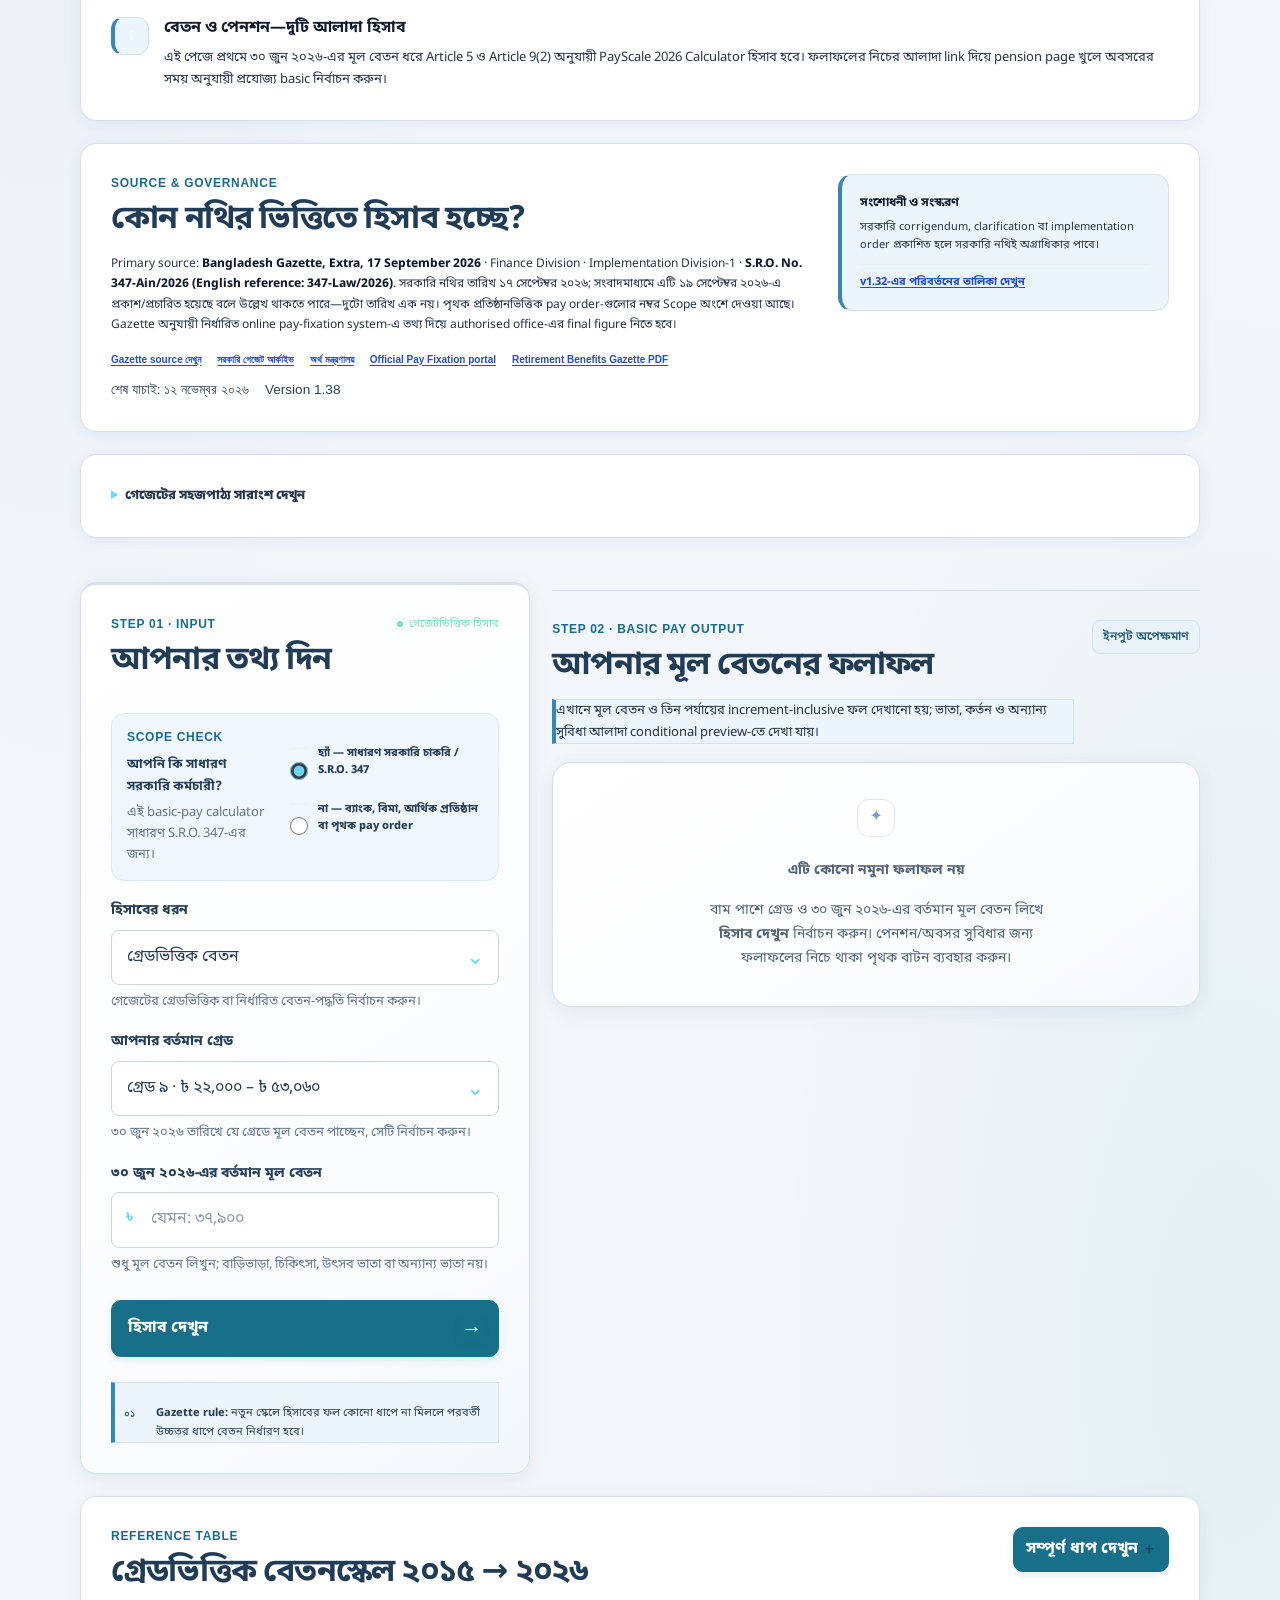
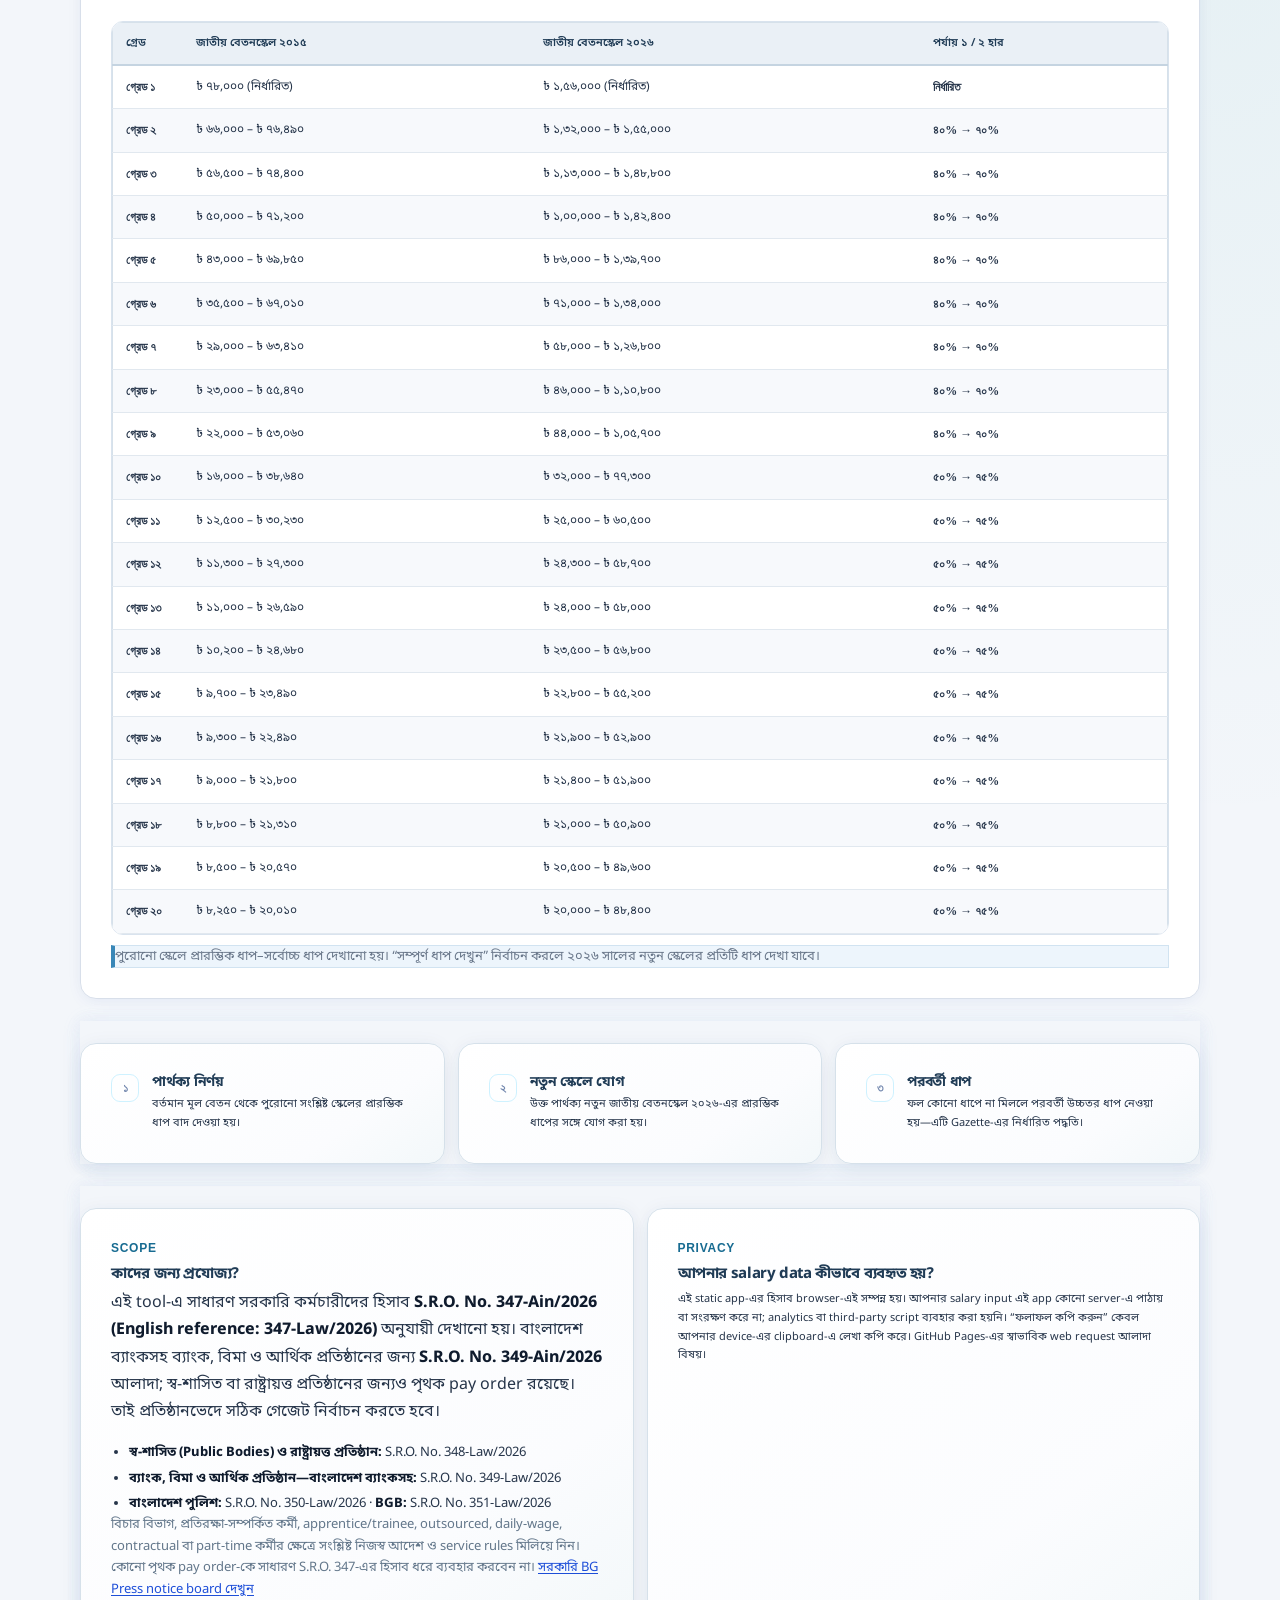
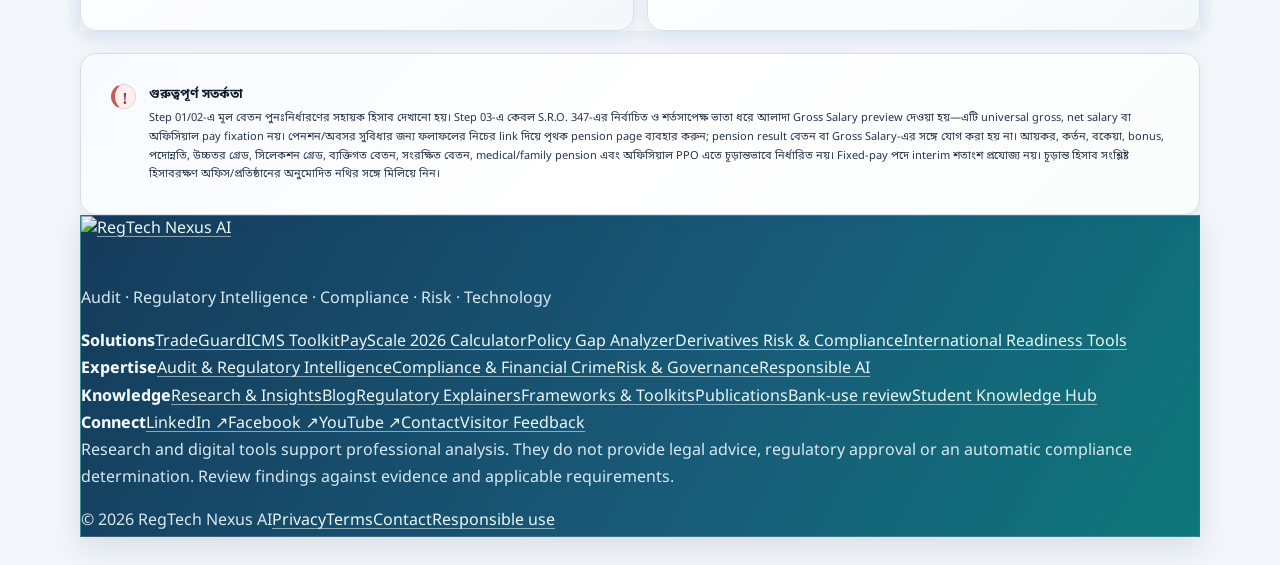
==== commit 13e7367b: "style: refresh PayScale main page spacing stylesheet" ====
--- a/index.html
+++ b/index.html
@@ -27,7 +27,7 @@
     <link rel="stylesheet" href="styles.css?v=38" />
     <link rel="stylesheet" href="payscale-premium.css?v=1" />
     <link rel="stylesheet" href="redesign.css?v=16" />
-    <link rel="stylesheet" href="payscale-translate.css?v=5" />
+    <link rel="stylesheet" href="payscale-translate.css?v=20261112-topgap1" />
     <link rel="stylesheet" href="/site-wide-shell.css?v=20261017-v2" />
     <script src="/site-wide-shell.js?v=20261017-v2" defer></script>
     <script type="application/ld+json">
@@ -655,7 +655,7 @@
     <script src="scale-data.js?v=3"></script>
     <script src="release-meta.js?v=6"></script>
     <script src="app.js?v=35"></script>
-    <script defer src="https://translate.google.com/translate_a/element.js?cb=googleTranslateElementInit"></script>
+    
   <script>
 function googleTranslateElementInit(){if(window.google&&google.translate){new google.translate.TranslateElement({pageLanguage:'bn',includedLanguages:'en,bn,zh-CN,ko,ja,es,fr,ar,hi,pt,id,ur',autoDisplay:false},'google_translate_element');}}
 document.querySelectorAll('.fih-language-options input').forEach(function(box){box.addEventListener('change',function(){var selected=Array.from(document.querySelectorAll('.fih-language-options input:checked')).map(function(x){return x.parentElement.textContent.trim();});document.getElementById('fih-language-status').textContent=selected.length?('Preferred languages: '+selected.join(', ')+'. Use the translation menu above to switch the page language.'): 'No preferred languages selected.';});});
--- a/payscale-translate.css
+++ b/payscale-translate.css
@@ -11,3 +11,12 @@
 body.payscale-main-page .fih-language-options input,body.pension-page .fih-language-options input{width:16px;height:16px;min-height:16px;margin:0;accent-color:#087f83}
 body.payscale-main-page #fih-language-status,body.pension-page #fih-language-status{margin:6px 0 0;color:#155b50;font-size:13px;font-weight:650}
 @media(max-width:780px){body.payscale-main-page .fih-language-tools,body.pension-page .fih-language-tools{align-items:flex-start;padding:12px 18px}body.payscale-main-page #google_translate_element,body.pension-page #google_translate_element{width:100%;justify-content:flex-start}}
+
+
+/* Reduce excess top whitespace below the shared site header on both PayScale pages. */
+body.payscale-main-page main.shell,
+body.pension-page main.shell{padding-top:10px!important}
+@media(max-width:780px){
+  body.payscale-main-page main.shell,
+  body.pension-page main.shell{padding-top:6px!important}
+}
